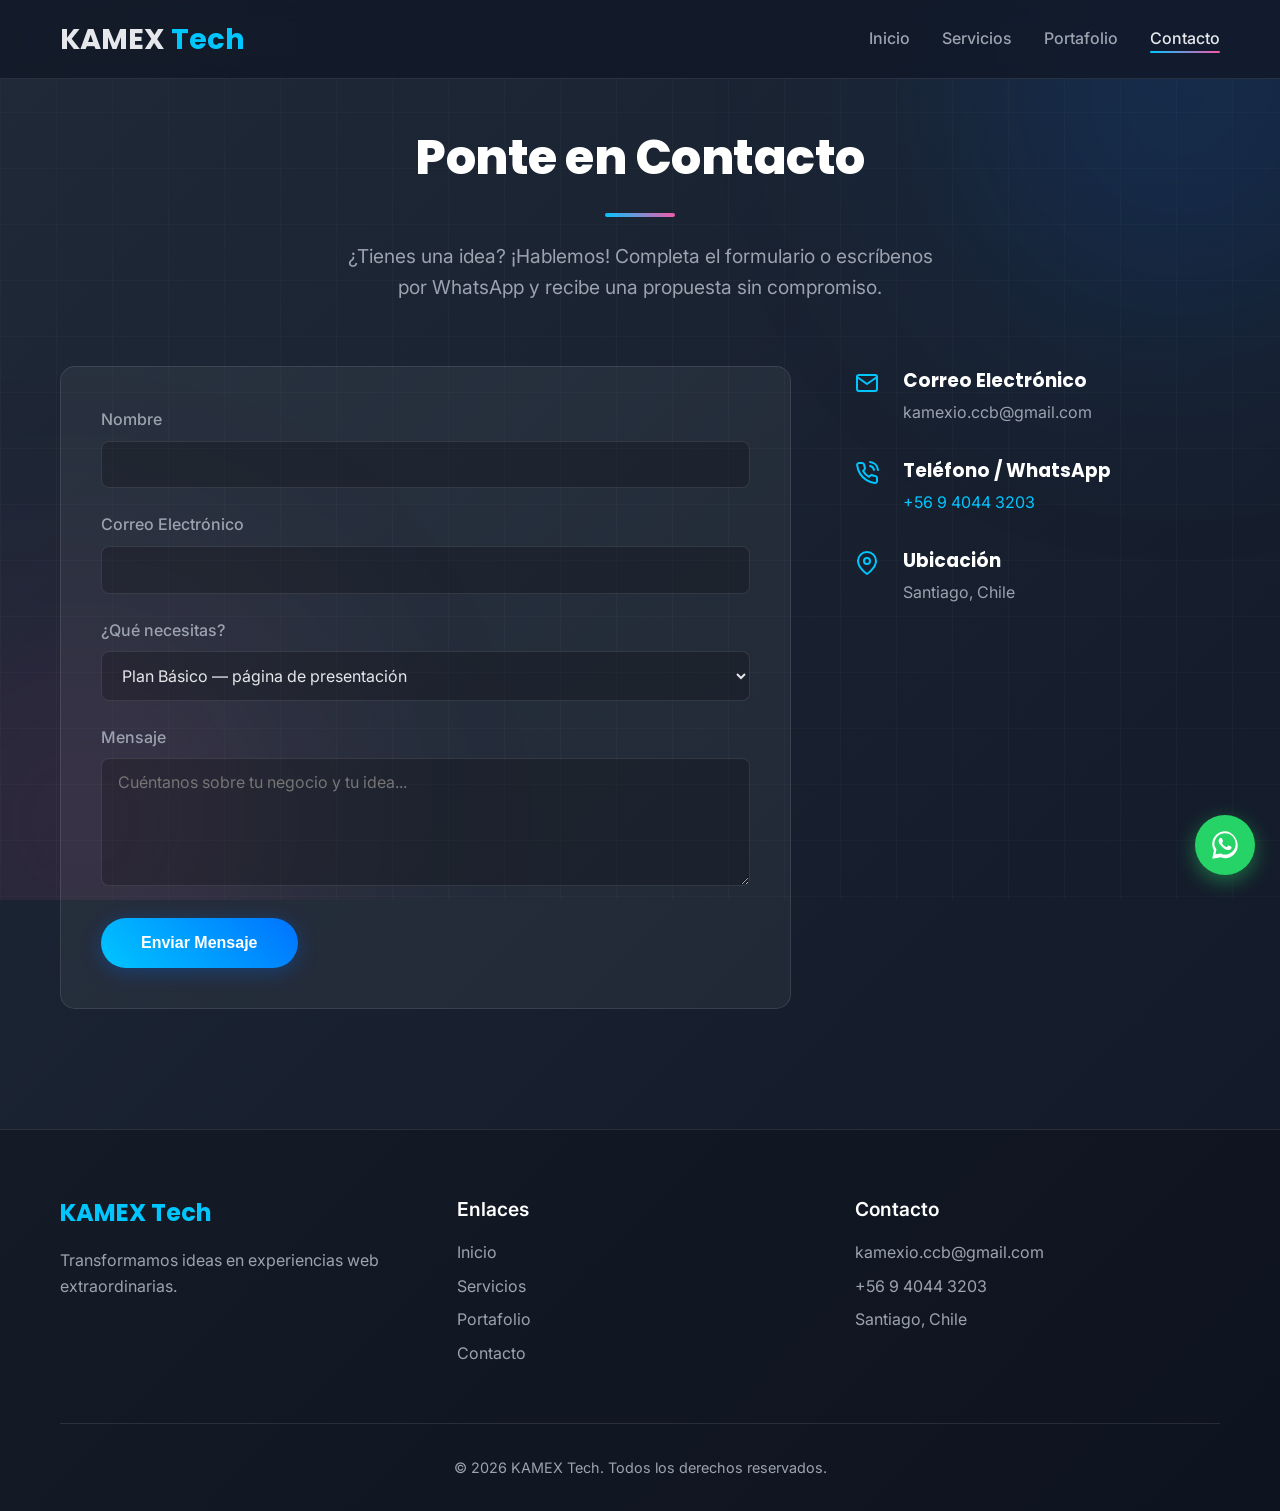
==== contacto.html @ 1d1eb5c8 "KAMEX Tech: sitio de servicios de desarrollo web con portafolio de proyectos" ====
<!doctype html>
<html lang="es">
<head>
    <meta charset="UTF-8" />
    <link rel="icon" type="image/png" href="favicon.png" />
    <meta name="viewport" content="width=device-width, initial-scale=1.0" />
    <title>Contacto - KAMEX Tech</title>
    <meta name="description" content="Ponte en contacto con nosotros. Envíanos un mensaje o escríbenos por WhatsApp y recibe una propuesta sin compromiso." />
    <meta property="og:title" content="Contacto - KAMEX Tech" />
    <meta property="og:description" content="Ponte en contacto con nosotros. Envíanos un mensaje o escríbenos por WhatsApp y recibe una propuesta sin compromiso." />
    <link rel="preconnect" href="https://fonts.googleapis.com">
    <link rel="preconnect" href="https://fonts.gstatic.com" crossorigin>
    <link href="https://fonts.googleapis.com/css2?family=Inter:wght@400;500;600&family=Poppins:wght@600;700;800&display=swap" rel="stylesheet">
    <link rel="stylesheet" href="styles.css?v=5">
</head>
<body>
    <div class="background-animation">
        <div class="code-particle">HTML</div>
        <div class="code-particle">CSS</div>
        <div class="code-particle">JS</div>
        <div class="code-particle">React</div>
        <div class="code-particle">Node.js</div>
        <div class="code-particle">PHP</div>
        <div class="code-particle">Python</div>
        <div class="code-particle">Vue</div>
        <div class="code-particle">Angular</div>
        <div class="code-particle">TypeScript</div>
        <div class="code-particle">&lt;/&gt;</div>
        <div class="code-particle">{}</div>
        <div class="code-particle">[]</div>
        <div class="code-particle">()</div>
    </div>

    <header class="header">
        <nav class="nav container">
            <a href="index.html" class="logo">
                <span class="logo-text">KAMEX</span>
                <span class="logo-accent">Tech</span>
            </a>
            <ul class="nav-menu">
                <li><a href="index.html" class="nav-link">Inicio</a></li>
                <li><a href="index.html#servicios" class="nav-link">Servicios</a></li>
                <li><a href="portfolio.html" class="nav-link">Portafolio</a></li>
                <li><a href="contacto.html" class="nav-link active">Contacto</a></li>
            </ul>
            <div class="mobile-menu-toggle">
                <div class="line1"></div>
                <div class="line2"></div>
                <div class="line3"></div>
            </div>
        </nav>
    </header>

    <main>
        <section class="contact-section">
            <div class="container">
                <h1 class="section-title">Ponte en Contacto</h1>
                <p class="section-subtitle">¿Tienes una idea? ¡Hablemos! Completa el formulario o escríbenos por WhatsApp y recibe una propuesta sin compromiso.</p>

                <div class="contact-content">
                    <div class="contact-form-wrapper">
                        <form class="contact-form" action="https://formsubmit.co/Kamexio.ccb@gmail.com" method="POST">
                            <div class="form-group">
                                <label for="name">Nombre</label>
                                <input type="text" id="name" name="name" required>
                            </div>
                            <div class="form-group">
                                <label for="email">Correo Electrónico</label>
                                <input type="email" id="email" name="email" required>
                            </div>
                            <div class="form-group">
                                <label for="plan">¿Qué necesitas?</label>
                                <select id="plan" name="plan">
                                    <option value="Plan Básico">Plan Básico — página de presentación</option>
                                    <option value="Plan Premium">Plan Premium — menú digital QR / carrito</option>
                                    <option value="Sistema a Medida">Sistema a medida — turnos, gestión, reservas</option>
                                    <option value="Otro">Otro / aún no lo sé</option>
                                </select>
                            </div>
                            <div class="form-group">
                                <label for="message">Mensaje</label>
                                <textarea id="message" name="message" rows="5" placeholder="Cuéntanos sobre tu negocio y tu idea..." required></textarea>
                            </div>

                            <!-- 👇 Campos ocultos -->
                            <input type="text" name="_honey" style="display:none" tabindex="-1" autocomplete="off" aria-hidden="true">
                            <input type="hidden" name="_next" value="https://kamextech.vercel.app/gracias.html">
                            <input type="hidden" name="_captcha" value="false">
                            <input type="hidden" name="_subject" value="Nuevo mensaje desde la web KAMEX">

                            <button type="submit" class="btn btn-primary">Enviar Mensaje</button>
                        </form>
                    </div>
                    <div class="contact-info-wrapper">
                        <div class="contact-info-item">
                            <div class="contact-info-icon">
                                <svg xmlns="http://www.w3.org/2000/svg" width="24" height="24" viewBox="0 0 24 24" fill="none" stroke="currentColor" stroke-width="2" stroke-linecap="round" stroke-linejoin="round"><path d="M4 4h16c1.1 0 2 .9 2 2v12c0 1.1-.9 2-2 2H4c-1.1 0-2-.9-2-2V6c0-1.1.9-2 2-2z"></path><polyline points="22,6 12,13 2,6"></polyline></svg>
                            </div>
                            <div>
                                <h3>Correo Electrónico</h3>
                                <p>kamexio.ccb@gmail.com</p>
                            </div>
                        </div>
                        <div class="contact-info-item">
                            <div class="contact-info-icon">
                                <svg xmlns="http://www.w3.org/2000/svg" width="24" height="24" viewBox="0 0 24 24" fill="none" stroke="currentColor" stroke-width="2" stroke-linecap="round" stroke-linejoin="round"><path d="M15.05 5A5 5 0 0 1 19 8.95M15.05 1A9 9 0 0 1 23 8.94m-1 7.98v3a2 2 0 0 1-2.18 2 19.79 19.79 0 0 1-8.63-3.07 19.5 19.5 0 0 1-6-6 19.79 19.79 0 0 1-3.07-8.67A2 2 0 0 1 4.11 2h3a2 2 0 0 1 2 1.72 12.84 12.84 0 0 0 .7 2.81 2 2 0 0 1-.45 2.11L8.09 9.91a16 16 0 0 0 6 6l1.27-1.27a2 2 0 0 1 2.11-.45 12.84 12.84 0 0 0 2.81.7A2 2 0 0 1 22 16.92z"></path></svg>
                            </div>
                            <div>
                                <h3>Teléfono / WhatsApp</h3>
                                <p><a href="https://wa.me/56940443203" target="_blank" rel="noopener noreferrer">+56 9 4044 3203</a></p>
                            </div>
                        </div>
                        <div class="contact-info-item">
                            <div class="contact-info-icon">
                                <svg xmlns="http://www.w3.org/2000/svg" width="24" height="24" viewBox="0 0 24 24" fill="none" stroke="currentColor" stroke-width="2" stroke-linecap="round" stroke-linejoin="round"><path d="M21 10c0 7-9 13-9 13s-9-6-9-13a9 9 0 0 1 18 0z"></path><circle cx="12" cy="10" r="3"></circle></svg>
                            </div>
                            <div>
                                <h3>Ubicación</h3>
                                <p>Santiago, Chile</p>
                            </div>
                        </div>
                    </div>
                </div>
            </div>
        </section>
    </main>

    <footer class="footer">
        <div class="container">
            <div class="footer-content">
                <div class="footer-section">
                    <a href="index.html" class="footer-logo">
                        <span class="logo-text">KAMEX</span>
                        <span class="logo-accent">Tech</span>
                    </a>
                    <p class="footer-description">
                        Transformamos ideas en experiencias web extraordinarias.
                    </p>
                </div>
                <div class="footer-section">
                    <span class="footer-title">Enlaces</span>
                    <ul class="footer-links">
                        <li><a href="index.html">Inicio</a></li>
                        <li><a href="index.html#servicios">Servicios</a></li>
                        <li><a href="portfolio.html">Portafolio</a></li>
                        <li><a href="contacto.html">Contacto</a></li>
                    </ul>
                </div>
                <div class="footer-section">
                    <span class="footer-title">Contacto</span>
                    <ul class="footer-links">
                        <li>kamexio.ccb@gmail.com</li>
                        <li>+56 9 4044 3203</li>
                        <li>Santiago, Chile</li>
                    </ul>
                </div>
            </div>
            <div class="footer-bottom">
                <p>&copy; 2026 KAMEX Tech. Todos los derechos reservados.</p>
            </div>
        </div>
    </footer>

    <a href="https://wa.me/56940443203?text=Hola%20KAMEX%2C%20quiero%20cotizar%20una%20p%C3%A1gina%20web" class="whatsapp-float" target="_blank" rel="noopener noreferrer" aria-label="Escríbenos por WhatsApp">
        <svg viewBox="0 0 32 32" fill="currentColor" xmlns="http://www.w3.org/2000/svg"><path d="M16 3C9.4 3 4 8.4 4 15c0 2.1.6 4.2 1.6 6L4 29l8.2-1.5c1.2.6 2.5.9 3.8.9 6.6 0 12-5.4 12-12S22.6 3 16 3zm0 22c-1.2 0-2.4-.3-3.5-.8l-.6-.3-4.9.9 1-4.7-.3-.6C6.6 18 6 16.5 6 15 6 9.5 10.5 5 16 5s10 4.5 10 10-4.5 10-10 10zm5.5-7.5c-.3-.2-1.8-.9-2-1-.3-.1-.5-.2-.7.2s-.8 1-.9 1.1c-.2.2-.3.2-.6.1-.3-.2-1.3-.5-2.4-1.5-.9-.8-1.5-1.8-1.7-2.1-.2-.3 0-.5.1-.6l.5-.5c.2-.2.2-.3.3-.5.1-.2 0-.4 0-.5-.1-.2-.7-1.7-1-2.3-.2-.6-.5-.5-.7-.5h-.6c-.2 0-.5.1-.8.4-.3.3-1 1-1 2.5s1.1 2.9 1.2 3.1c.2.2 2.1 3.2 5.1 4.5.7.3 1.3.5 1.7.6.7.2 1.4.2 1.9.1.6-.1 1.8-.7 2-1.4.3-.7.3-1.3.2-1.4-.1-.1-.3-.2-.6-.3z"/></svg>
    </a>

    <script src="script.js?v=4"></script>
</body>
</html>
---- styles.css ----
/* Reset y configuración base */
* {
  margin: 0;
  padding: 0;
  box-sizing: border-box;
}

/* Se registran como <color> para que el navegador pueda interpolarlas
   suavemente en la animación de abajo (sin esto, el cambio sería un salto brusco) */
@property --primary-color {
  syntax: '<color>';
  inherits: true;
  initial-value: #00c6ff;
}
@property --secondary-color {
  syntax: '<color>';
  inherits: true;
  initial-value: #0072ff;
}

:root {
  --primary-color: #00c6ff;
  --secondary-color: #0072ff;
  --accent-color: #f857a6;
  --accent-color-2: #ff5858;
  --bg-gradient: linear-gradient(135deg, #1f2937 0%, #111827 100%);
  --text-color: #e5e7eb;
  --text-muted-color: #9ca3af;
  --card-bg: rgba(255, 255, 255, 0.05);
  --card-border: rgba(255, 255, 255, 0.1);
  --header-bg: rgba(17, 24, 39, 0.8);
  animation: colorPulse 8s ease infinite;
}

/* Todo lo que usa --primary-color/--secondary-color (textos, íconos, bordes,
   botones) respira entre azul y rosa/rojo al mismo ritmo que "Creativo" */
@keyframes colorPulse {
  0%,
  100% {
    --primary-color: #00c6ff;
    --secondary-color: #0072ff;
  }
  50% {
    --primary-color: #f857a6;
    --secondary-color: #ff5858;
  }
}

html {
  scroll-behavior: smooth;
  scroll-padding-top: 90px;
  scrollbar-color: #0072ff #0d1220;
  scrollbar-width: thin;
}

body {
  font-family: 'Inter', 'Segoe UI', 'Roboto', 'Helvetica Neue', sans-serif;
  line-height: 1.6;
  color: var(--text-color);
  overflow-x: hidden;
  background: var(--bg-gradient);
  -webkit-font-smoothing: antialiased;
  -moz-osx-font-smoothing: grayscale;
  text-rendering: optimizeLegibility;
}

/* Grilla técnica sutil que rellena todo el fondo */
body::before {
  content: '';
  position: fixed;
  inset: 0;
  background-image:
    linear-gradient(rgba(255, 255, 255, 0.025) 1px, transparent 1px),
    linear-gradient(90deg, rgba(255, 255, 255, 0.025) 1px, transparent 1px);
  background-size: 56px 56px;
  pointer-events: none;
  z-index: -2;
}

::selection {
  background: rgba(0, 198, 255, 0.35);
  color: #fff;
}

/* Scrollbar personalizada */
::-webkit-scrollbar {
  width: 10px;
}
::-webkit-scrollbar-track {
  background: #0d1220;
}
::-webkit-scrollbar-thumb {
  background: linear-gradient(180deg, var(--primary-color), var(--secondary-color));
  border-radius: 5px;
}
::-webkit-scrollbar-thumb:hover {
  background: var(--primary-color);
}

h1, h2, h3,
.logo,
.footer-logo,
.hero-title,
.section-title,
.plan-name {
  font-family: 'Poppins', 'Segoe UI', sans-serif;
}

.container {
  max-width: 1200px;
  margin: 0 auto;
  padding: 0 20px;
}

a {
  text-decoration: none;
  color: var(--primary-color);
  transition: color 0.3s ease;
}

a:hover {
  color: var(--accent-color);
}

/* Animación de fondo */
.background-animation {
  position: fixed;
  top: 0;
  left: 0;
  width: 100%;
  height: 100%;
  z-index: -1;
  overflow: hidden;
  pointer-events: none; /* no interfiere con clicks */
  background: transparent; /* ✅ no tapa el fondo */
}

/* Orbes de luz difusa en las esquinas — rellenan los costados en PC */
.background-animation::before,
.background-animation::after {
  content: '';
  position: absolute;
  width: 560px;
  height: 560px;
  border-radius: 50%;
  filter: blur(130px);
}
.background-animation::before {
  top: -180px;
  right: -180px;
  background: radial-gradient(circle, rgba(0, 114, 255, 0.28), transparent 70%);
}
.background-animation::after {
  bottom: -200px;
  left: -200px;
  background: radial-gradient(circle, rgba(248, 87, 166, 0.2), transparent 70%);
}

.code-particle {
  position: absolute;
  top: -50px; /* empiezan arriba */
  font-family: 'Fira Code', 'Courier New', monospace;
  font-size: 0.8rem;
  color: rgba(0, 198, 255, 0.38);
  text-shadow: 0 0 14px rgba(0, 198, 255, 0.25);
  opacity: 0.45;
  animation: fall linear infinite;
}

/* Animación de caída */
@keyframes fall {
  from {
    transform: translateY(-50px);
    opacity: 0.45;
  }
  to {
    transform: translateY(110vh);
    opacity: 0;
  }
}

/* Header */
.header {
  position: fixed;
  top: 0;
  left: 0;
  width: 100%;
  background: var(--header-bg);
  backdrop-filter: blur(10px);
  z-index: 1000;
  padding: 1rem 0;
  transition: background-color 0.3s ease, box-shadow 0.3s ease;
  border-bottom: 1px solid var(--card-border);
}

.header.scrolled {
  box-shadow: 0 2px 20px rgba(0, 0, 0, 0.2);
}

.nav {
  display: flex;
  justify-content: space-between;
  align-items: center;
}

.logo {
  font-size: 1.8rem;
  font-weight: bold;
  color: var(--text-color);
}

.logo-accent {
  color: var(--primary-color);
}

.nav-menu {
  display: flex;
  list-style: none;
  gap: 2rem;
}

.nav-link {
  color: var(--text-muted-color);
  font-weight: 500;
  transition: color 0.3s ease;
  position: relative;
  padding-bottom: 5px;
}

.nav-link:hover,
.nav-link.active {
  color: var(--text-color);
}

.nav-link::after {
  content: '';
  position: absolute;
  bottom: 0;
  left: 0;
  width: 0;
  height: 2px;
  background: linear-gradient(90deg, var(--primary-color), var(--accent-color));
  border-radius: 2px;
  transition: width 0.3s ease;
}

.nav-link:hover::after,
.nav-link.active::after {
  width: 100%;
}

.mobile-menu-toggle {
  display: none;
  flex-direction: column;
  gap: 5px;
  cursor: pointer;
  z-index: 1001;
}

.mobile-menu-toggle div {
  width: 25px;
  height: 3px;
  background-color: var(--text-color);
  border-radius: 3px;
  transition: all 0.3s ease;
}

.mobile-menu-toggle.active .line1 {
  transform: rotate(-45deg) translate(-5px, 6px);
}
.mobile-menu-toggle.active .line2 {
  opacity: 0;
}
.mobile-menu-toggle.active .line3 {
  transform: rotate(45deg) translate(-5px, -6px);
}

/* Hero Section */
.hero {
  min-height: 80vh;
  display: flex;
  align-items: center;
  padding: 120px 0 60px;
  position: relative;
}
.hero-content {
  position: relative;
  z-index: 1;
}

/* Decoración lateral del hero (solo PC) */
.hero-deco {
  position: absolute;
  pointer-events: none;
  z-index: 0;
}
.deco-ring {
  width: 360px;
  height: 360px;
  left: -150px;
  bottom: 4%;
  border: 1.5px dashed color-mix(in srgb, var(--primary-color) 22%, transparent);
  border-radius: 50%;
  animation: spinSlow 45s linear infinite;
}
.deco-ring::before {
  content: '';
  position: absolute;
  inset: 38px;
  border: 1px solid rgba(248, 87, 166, 0.16);
  border-radius: 50%;
}
.deco-ring::after {
  content: '';
  position: absolute;
  top: 14px;
  left: 50%;
  width: 8px;
  height: 8px;
  border-radius: 50%;
  background: var(--primary-color);
  box-shadow: 0 0 14px var(--primary-color);
}
.deco-dots {
  right: -50px;
  top: 10%;
  width: 230px;
  height: 230px;
  background-image: radial-gradient(rgba(0, 198, 255, 0.35) 1.5px, transparent 1.6px);
  background-size: 22px 22px;
  -webkit-mask-image: radial-gradient(circle at center, black, transparent 75%);
  mask-image: radial-gradient(circle at center, black, transparent 75%);
  animation: floatCard 9s ease-in-out infinite;
}
@keyframes spinSlow {
  to {
    transform: rotate(360deg);
  }
}
@keyframes fadeUp {
  from {
    opacity: 0;
    transform: translateY(28px);
  }
  to {
    opacity: 1;
    transform: translateY(0);
  }
}

.hero-content {
  display: grid;
  grid-template-columns: 1fr 1fr;
  gap: 4rem;
  align-items: center;
}

.hero-title {
  font-size: 3.8rem;
  font-weight: 800;
  line-height: 1.2;
  letter-spacing: -0.5px;
  margin-bottom: 1.5rem;
  color: white;
  animation: fadeUp 0.8s cubic-bezier(0.22, 1, 0.36, 1) both;
}

.gradient-text {
  background: linear-gradient(90deg, var(--accent-color), var(--accent-color-2), var(--primary-color), var(--accent-color));
  background-size: 300% 100%;
  background-clip: text;
  -webkit-background-clip: text;
  -webkit-text-fill-color: transparent;
  animation: gradientShift 8s ease infinite;
}

@keyframes gradientShift {
  0%,
  100% {
    background-position: 0% 50%;
  }
  50% {
    background-position: 100% 50%;
  }
}

.hero-subtitle {
  font-size: 1.2rem;
  color: var(--text-muted-color);
  margin-bottom: 2.5rem;
  line-height: 1.6;
  animation: fadeUp 0.8s 0.15s cubic-bezier(0.22, 1, 0.36, 1) both;
}

.hero-buttons {
  display: flex;
  gap: 1rem;
  animation: fadeUp 0.8s 0.3s cubic-bezier(0.22, 1, 0.36, 1) both;
}

.btn {
  padding: 1rem 2.5rem;
  border: none;
  border-radius: 50px;
  font-size: 1rem;
  font-weight: 600;
  cursor: pointer;
  transition: all 0.3s ease;
  text-decoration: none;
  display: inline-block;
  text-align: center;
}

.btn-primary {
  background: linear-gradient(45deg, var(--primary-color), var(--secondary-color));
  color: white;
  box-shadow: 0 4px 20px rgba(0, 114, 255, 0.3);
}

.btn-primary:hover {
  transform: translateY(-3px);
  box-shadow: 0 8px 25px rgba(0, 114, 255, 0.5);
}

.btn-secondary {
  background: transparent;
  color: white;
  border: 2px solid var(--card-border);
}

.btn-secondary:hover {
  background: var(--card-bg);
  border-color: var(--primary-color);
  transform: translateY(-3px);
}

/* Destello que recorre los botones al pasar el mouse */
.btn,
.plan-button,
.portfolio-link-full {
  position: relative;
  overflow: hidden;
}
.btn-primary::after,
.plan-button::after,
.portfolio-link-full::after {
  content: '';
  position: absolute;
  top: 0;
  left: -80%;
  width: 50%;
  height: 100%;
  background: linear-gradient(100deg, transparent, rgba(255, 255, 255, 0.35), transparent);
  transform: skewX(-20deg);
  transition: left 0.55s ease;
  pointer-events: none;
}
.btn-primary:hover::after,
.plan-button:hover::after,
.portfolio-link-full:hover::after {
  left: 130%;
}

.hero-visual {
  display: flex;
  justify-content: center;
  align-items: center;
  perspective: 900px;
  animation:
    fadeUp 1s 0.45s cubic-bezier(0.22, 1, 0.36, 1) both,
    floatCard 7s 1.6s ease-in-out infinite;
}

.floating-card {
  background: var(--card-bg);
  backdrop-filter: blur(10px);
  border-radius: 15px;
  padding: 2rem;
  border: 1px solid var(--card-border);
  box-shadow: 0 8px 32px rgba(0, 0, 0, 0.2);
  transition: transform 0.25s ease;
  will-change: transform;
}

@keyframes floatCard {
  0%,
  100% {
    transform: translateY(0px);
  }
  50% {
    transform: translateY(-20px);
  }
}

.card-header {
  display: flex;
  justify-content: flex-start;
  margin-bottom: 1rem;
}
.card-dots {
  display: flex;
  gap: 8px;
}
.dot-style {
  width: 12px;
  height: 12px;
  border-radius: 50%;
}
.dot-style.red {
  background: #ff5f56;
}
.dot-style.yellow {
  background: #ffbd2e;
}
.dot-style.green {
  background: #27ca3f;
}
.card-content {
  font-family: 'Fira Code', 'Courier New', monospace;
  font-size: 14px;
  line-height: 1.8;
}
.code-tag {
  color: var(--accent-color);
}
.code-text {
  color: var(--primary-color);
}
.code-indent {
  color: var(--text-muted-color);
}
/* Cursor parpadeante en la tarjeta de código */
.card-content .code-line:last-child::after {
  content: '▍';
  margin-left: 6px;
  color: var(--primary-color);
  animation: blink 1.1s steps(1) infinite;
}
@keyframes blink {
  50% {
    opacity: 0;
  }
}

/* General Section Styling */
.section-title {
  font-size: 3rem;
  font-weight: 800;
  letter-spacing: -0.5px;
  text-align: center;
  margin-bottom: 1.5rem;
  color: white;
  position: relative;
}
.section-title::after {
  content: '';
  display: block;
  width: 70px;
  height: 4px;
  margin: 1rem auto 0;
  border-radius: 4px;
  background: linear-gradient(45deg, var(--primary-color), var(--accent-color));
}

.section-subtitle {
  font-size: 1.2rem;
  text-align: center;
  color: var(--text-muted-color);
  margin-bottom: 4rem;
  max-width: 600px;
  margin-left: auto;
  margin-right: auto;
}

/* Benefits Section */
.benefits {
  padding: 40px 0 20px;
}
.benefits-grid {
  display: grid;
  grid-template-columns: repeat(4, 1fr);
  gap: 1.5rem;
}
.benefit-card {
  background: var(--card-bg);
  border: 1px solid var(--card-border);
  border-radius: 16px;
  padding: 2rem 1.5rem;
  text-align: center;
  transition: transform 0.3s ease, border-color 0.3s ease, box-shadow 0.3s ease;
}
.benefit-card:hover {
  transform: translateY(-6px);
  border-color: var(--primary-color);
  box-shadow: 0 15px 30px rgba(0, 0, 0, 0.25);
}
.benefit-icon {
  width: 52px;
  height: 52px;
  margin: 0 auto 1.2rem;
  display: flex;
  align-items: center;
  justify-content: center;
  border-radius: 14px;
  color: white;
  background: linear-gradient(45deg, var(--primary-color), var(--secondary-color));
  box-shadow: 0 8px 20px rgba(0, 114, 255, 0.35);
}
.benefit-icon svg {
  width: 26px;
  height: 26px;
}
.benefit-icon {
  transition: transform 0.3s ease;
}
.benefit-card:hover .benefit-icon {
  transform: scale(1.1) rotate(-5deg);
}
.benefit-card h3 {
  color: white;
  font-size: 1.15rem;
  margin-bottom: 0.6rem;
}
.benefit-card p {
  color: var(--text-muted-color);
  font-size: 0.92rem;
  line-height: 1.5;
}

/* Services Section */
.services {
  padding: 100px 0;
  background: rgba(255, 255, 255, 0.02);
  position: relative;
}
.services::before {
  content: '';
  position: absolute;
  top: 10%;
  left: 50%;
  transform: translateX(-50%);
  width: 600px;
  max-width: 90%;
  height: 400px;
  background: radial-gradient(ellipse at center, rgba(0, 114, 255, 0.12), transparent 70%);
  pointer-events: none;
  z-index: 0;
}
.services .container {
  position: relative;
  z-index: 1;
}
.plans-grid {
  display: grid;
  grid-template-columns: repeat(3, 1fr);
  gap: 2rem;
  max-width: 1200px;
  margin: 0 auto;
  align-items: start;
}
.plan-card {
  background: var(--card-bg);
  backdrop-filter: blur(10px);
  border-radius: 20px;
  padding: 2.5rem;
  border: 1px solid var(--card-border);
  transition: all 0.3s ease;
  position: relative;
  overflow: hidden;
}
.plan-card:hover {
  transform: translateY(-10px);
  box-shadow: 0 20px 40px rgba(0, 0, 0, 0.3);
  border-color: var(--primary-color);
}
/* Barra superior degradada al pasar el mouse */
.plan-card::before {
  content: '';
  position: absolute;
  top: 0;
  left: 0;
  right: 0;
  height: 3px;
  background: linear-gradient(90deg, var(--primary-color), var(--accent-color));
  opacity: 0;
  transition: opacity 0.3s ease;
}
.plan-card:hover::before,
.plan-card.featured::before {
  opacity: 1;
}
.plan-card.featured {
  border: 2px solid var(--primary-color);
  transform: scale(1.05);
}
.featured-badge {
  position: absolute;
  top: 20px;
  right: -35px;
  background: linear-gradient(45deg, var(--primary-color), var(--secondary-color));
  color: white;
  padding: 8px 40px;
  font-size: 0.9rem;
  font-weight: 600;
  transform: rotate(45deg);
}
.plan-header {
  text-align: center;
  margin-bottom: 2rem;
}
.plan-icon {
  width: 60px;
  height: 60px;
  margin: 0 auto 1rem;
  color: var(--primary-color);
}
.plan-icon svg {
  width: 100%;
  height: 100%;
}
.plan-name {
  font-size: 1.8rem;
  font-weight: 700;
  color: white;
  margin-bottom: 1rem;
}
.plan-price {
  display: flex;
  align-items: baseline;
  justify-content: center;
  gap: 0.5rem;
}
.currency {
  font-size: 1.2rem;
  color: var(--primary-color);
}
.amount {
  font-size: 2.5rem;
  font-weight: 800;
  color: white;
}
.plan-price-note {
  margin-top: 0.5rem;
  font-size: 0.9rem;
  color: var(--text-muted-color);
}
.plans-note {
  text-align: center;
  margin-top: 2.5rem;
  color: var(--text-muted-color);
  font-size: 0.95rem;
}
.period {
  font-size: 1rem;
  color: var(--text-muted-color);
}
.features-list {
  list-style: none;
}
.feature {
  display: flex;
  align-items: center;
  gap: 1rem;
  margin-bottom: 1rem;
  color: var(--text-color);
}
.check {
  color: var(--primary-color);
  font-weight: bold;
  font-size: 1.2rem;
}
.plan-button {
  display: block;
  text-align: center;
  width: 100%;
  padding: 1rem;
  background: linear-gradient(45deg, var(--primary-color), var(--secondary-color));
  color: white;
  border: none;
  border-radius: 50px;
  font-size: 1.1rem;
  font-weight: 600;
  cursor: pointer;
  transition: all 0.3s ease;
}
.plan-button:hover {
  transform: translateY(-2px);
  box-shadow: 0 8px 25px rgba(0, 114, 255, 0.4);
}

/* Portfolio Section */
.portfolio {
  padding: 100px 0;
}
.portfolio-grid-home {
  display: grid;
  grid-template-columns: repeat(3, 1fr);
  gap: 2rem;
}
.portfolio-item {
  display: block;
  background: var(--card-bg);
  border-radius: 15px;
  overflow: hidden;
  border: 1px solid var(--card-border);
  transition: all 0.3s ease;
  height: 300px;
  position: relative;
}
.portfolio-item:hover {
  transform: translateY(-5px);
  box-shadow: 0 15px 30px rgba(0, 0, 0, 0.2);
}
.portfolio-image {
  height: 100%;
  background-size: cover;
  background-position: center;
  transition: transform 0.4s ease;
}
.portfolio-item:hover .portfolio-image {
  transform: scale(1.05);
}
.portfolio-overlay {
  position: absolute;
  inset: 0;
  background: linear-gradient(to top, rgba(0, 0, 0, 0.9), transparent);
  display: flex;
  align-items: flex-end;
  padding: 1.5rem;
  opacity: 1;
  transition: opacity 0.4s ease;
}
.portfolio-info {
  color: white;
}
.portfolio-info h3 {
  font-size: 1.5rem;
  margin-bottom: 0.25rem;
}
.portfolio-cta {
  text-align: center;
  margin-top: 3rem;
}

/* Portfolio Page */
.portfolio-page-section {
  padding: 120px 0 60px;
}
.portfolio-grid-full {
  display: grid;
  grid-template-columns: 1fr;
  gap: 4rem;
}
.portfolio-item-full {
  background: var(--card-bg);
  border-radius: 15px;
  overflow: hidden;
  border: 1px solid var(--card-border);
  display: grid;
  grid-template-columns: 1fr 1fr;
  align-items: center;
  transition: all 0.3s ease;
}
.portfolio-item-full:hover {
  border-color: var(--primary-color);
  box-shadow: 0 15px 30px rgba(0, 0, 0, 0.25);
}
.portfolio-item-full .portfolio-image {
  min-height: 320px;
  box-shadow: inset 0 0 0 1px rgba(255, 255, 255, 0.06);
}
.portfolio-item-full.cta-card {
  border: 2px dashed var(--primary-color);
}
.portfolio-content-full {
  padding: 2.5rem;
}
.portfolio-content-full h3 {
  font-size: 2rem;
  color: white;
  margin-bottom: 1rem;
}
.portfolio-content-full p {
  color: var(--text-muted-color);
  margin-bottom: 1.5rem;
}
.portfolio-tech {
  display: flex;
  flex-wrap: wrap;
  gap: 0.5rem;
  margin-bottom: 2rem;
}
.tech-tag {
  background: rgba(255, 255, 255, 0.1);
  color: var(--text-muted-color);
  padding: 0.3rem 0.8rem;
  border-radius: 15px;
  font-size: 0.8rem;
  font-weight: 500;
}
.portfolio-link-full {
  display: inline-block;
  font-weight: 600;
  color: white;
  padding: 0.7rem 1.8rem;
  border-radius: 50px;
  background: linear-gradient(45deg, var(--primary-color), var(--secondary-color));
  transition: all 0.3s ease;
}
.portfolio-link-full:hover {
  color: white;
  transform: translateY(-2px);
  box-shadow: 0 8px 25px rgba(0, 114, 255, 0.4);
}
.portfolio-badge {
  display: inline-block;
  padding: 0.25rem 0.9rem;
  border-radius: 50px;
  font-size: 0.78rem;
  font-weight: 600;
  letter-spacing: 0.03em;
  margin-bottom: 1rem;
}
.portfolio-badge.live {
  color: #34d399;
  background: rgba(52, 211, 153, 0.12);
  border: 1px solid rgba(52, 211, 153, 0.35);
}
.portfolio-badge.delivered {
  color: #a5b4fc;
  background: rgba(165, 180, 252, 0.12);
  border: 1px solid rgba(165, 180, 252, 0.35);
}
.portfolio-badge.dev {
  color: #fbbf24;
  background: rgba(251, 191, 36, 0.12);
  border: 1px solid rgba(251, 191, 36, 0.35);
}
.portfolio-item-full:nth-child(even) {
  grid-template-columns: 1fr 1fr;
}
.portfolio-item-full:nth-child(even) .portfolio-image {
  order: 2;
}

/* Contact Page */
.contact-section {
  padding: 120px 0 60px;
}
.contact-content {
  display: grid;
  grid-template-columns: 2fr 1fr;
  gap: 4rem;
  margin-top: 4rem;
}
.contact-form-wrapper {
  background: var(--card-bg);
  padding: 2.5rem;
  border-radius: 15px;
  border: 1px solid var(--card-border);
}
.contact-form .form-group {
  margin-bottom: 1.5rem;
}
.contact-form label {
  display: block;
  margin-bottom: 0.5rem;
  font-weight: 500;
  color: var(--text-muted-color);
}
.contact-form input,
.contact-form select,
.contact-form textarea {
  width: 100%;
  padding: 0.8rem 1rem;
  background: rgba(0, 0, 0, 0.2);
  border: 1px solid var(--card-border);
  border-radius: 8px;
  color: var(--text-color);
  font-size: 1rem;
  font-family: inherit;
  transition: border-color 0.3s, box-shadow 0.3s;
}
.contact-form select option {
  background: #111827;
  color: var(--text-color);
}
.contact-form input:focus,
.contact-form select:focus,
.contact-form textarea:focus {
  outline: none;
  border-color: var(--primary-color);
  box-shadow: 0 0 0 3px rgba(0, 198, 255, 0.3);
}
.contact-info-item {
  display: flex;
  align-items: flex-start;
  gap: 1.5rem;
  margin-bottom: 2rem;
}
.contact-info-icon {
  color: var(--primary-color);
  flex-shrink: 0;
  margin-top: 5px;
}
.contact-info-item h3 {
  margin-bottom: 0.25rem;
  color: white;
}
.contact-info-item p {
  color: var(--text-muted-color);
  line-height: 1.5;
}

/* Footer */
.footer {
  background: rgba(0, 0, 0, 0.2);
  padding: 4rem 0 2rem;
  border-top: 1px solid var(--card-border);
  margin-top: 60px;
}
.footer-content {
  display: grid;
  grid-template-columns: repeat(auto-fit, minmax(250px, 1fr));
  gap: 2rem;
  margin-bottom: 3rem;
}
.footer-section {
  color: white;
}
.footer-logo {
  font-size: 1.5rem;
  font-weight: bold;
  margin-bottom: 1rem;
  display: inline-block;
}
.footer-description {
  color: var(--text-muted-color);
  line-height: 1.6;
}
.footer-title {
  font-size: 1.2rem;
  font-weight: 600;
  margin-bottom: 1rem;
  display: block;
  color: white;
}
.footer-links {
  list-style: none;
}
.footer-links li {
  margin-bottom: 0.5rem;
}
.footer-links a,
.footer-links li {
  color: var(--text-muted-color);
  text-decoration: none;
  transition: color 0.3s ease;
}
.footer-links a:hover {
  color: var(--primary-color);
}
.footer-bottom {
  text-align: center;
  padding-top: 2rem;
  border-top: 1px solid var(--card-border);
  color: var(--text-muted-color);
  font-size: 0.9rem;
}

/* Responsive */
@media (max-width: 768px) {
  .hero-content {
    grid-template-columns: 1fr;
    text-align: center;
  }
  .hero-visual {
    margin-top: 2rem;
  }
  .plans-grid {
    grid-template-columns: 1fr;
  }
  .portfolio-grid-home {
    grid-template-columns: 1fr;
  }
  .portfolio-item-full {
    grid-template-columns: 1fr;
  }
  .contact-content {
    grid-template-columns: 1fr;
  }
  .nav-menu {
    position: fixed;
    top: 0;
    right: -100%;
    height: 100vh;
    width: 250px;
    background: var(--header-bg);
    flex-direction: column;
    align-items: flex-start;
    padding: 100px 20px 20px;
    gap: 2rem;
    transition: right 0.3s ease;
    z-index: 1000;
  }
  .nav-menu.active {
    right: 0;
  }
  .mobile-menu-toggle {
    display: flex;
  }
}
.cross {
  color: #ff4444; /* rojo */
  margin-right: 5px;
}

/* Botón flotante de WhatsApp */
.whatsapp-float {
  position: fixed;
  bottom: 25px;
  right: 25px;
  width: 60px;
  height: 60px;
  border-radius: 50%;
  background: #25d366;
  color: white;
  display: flex;
  align-items: center;
  justify-content: center;
  box-shadow: 0 6px 20px rgba(37, 211, 102, 0.45);
  z-index: 1100;
  transition: transform 0.3s ease, box-shadow 0.3s ease;
  animation: whatsappPulse 2.5s ease-in-out infinite;
}
.whatsapp-float svg {
  width: 34px;
  height: 34px;
}
.whatsapp-float:hover {
  color: white;
  transform: scale(1.1);
  box-shadow: 0 8px 28px rgba(37, 211, 102, 0.6);
  animation: none;
}
@keyframes whatsappPulse {
  0%, 100% {
    box-shadow: 0 6px 20px rgba(37, 211, 102, 0.45);
  }
  50% {
    box-shadow: 0 6px 20px rgba(37, 211, 102, 0.45), 0 0 0 12px rgba(37, 211, 102, 0.12);
  }
}

/* Planes en 1 columna en pantallas medianas */
@media (max-width: 1024px) {
  .plans-grid {
    grid-template-columns: 1fr;
    max-width: 480px;
  }
  .plan-card.featured {
    transform: none;
  }
  .benefits-grid {
    grid-template-columns: repeat(2, 1fr);
  }
}

@media (max-width: 560px) {
  .benefits-grid {
    grid-template-columns: 1fr;
  }
}

@media (max-width: 1024px) {
  .hero-deco {
    display: none;
  }
}

/* Respetar la preferencia de menos movimiento */
@media (prefers-reduced-motion: reduce) {
  *,
  *::before,
  *::after {
    animation-duration: 0.01ms !important;
    animation-iteration-count: 1 !important;
    transition-duration: 0.01ms !important;
  }
}

@media (max-width: 768px) {
  .plan-card.featured {
    transform: none;
  }
  .portfolio-item-full .portfolio-image {
    min-height: 220px;
  }
  .whatsapp-float {
    width: 54px;
    height: 54px;
    bottom: 18px;
    right: 18px;
  }
  .whatsapp-float svg {
    width: 30px;
    height: 30px;
  }
  .hero-title {
    font-size: 2.6rem;
  }
  .section-title {
    font-size: 2.2rem;
  }
}
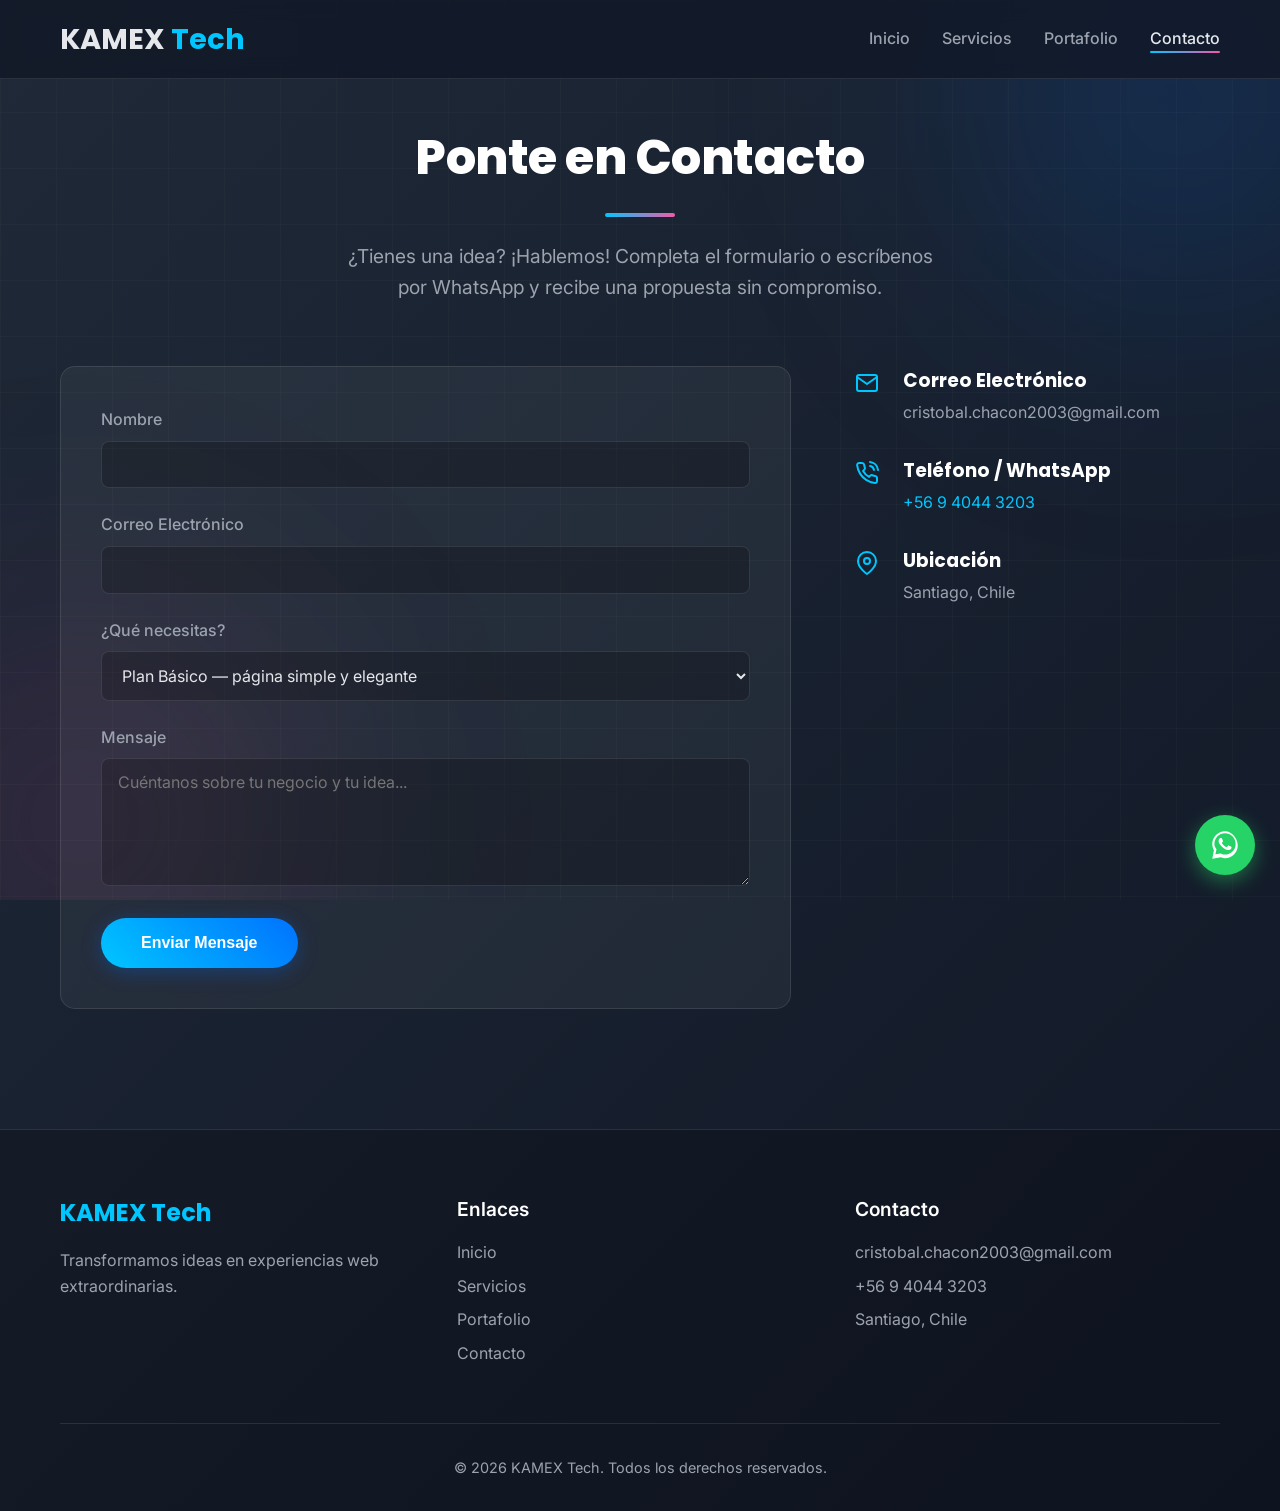
==== commit 40a9512f: "Agrega imágenes de ORIGEN y Ferretería EL GALPÓN al portafolio de proyectos" ====
--- a/contacto.html
+++ b/contacto.html
@@ -11,7 +11,7 @@
     <link rel="preconnect" href="https://fonts.googleapis.com">
     <link rel="preconnect" href="https://fonts.gstatic.com" crossorigin>
     <link href="https://fonts.googleapis.com/css2?family=Inter:wght@400;500;600&family=Poppins:wght@600;700;800&display=swap" rel="stylesheet">
-    <link rel="stylesheet" href="styles.css?v=5">
+    <link rel="stylesheet" href="styles.css?v=6">
 </head>
 <body>
     <div class="background-animation">
@@ -59,7 +59,7 @@
 
                 <div class="contact-content">
                     <div class="contact-form-wrapper">
-                        <form class="contact-form" action="https://formsubmit.co/Kamexio.ccb@gmail.com" method="POST">
+                        <form class="contact-form" action="https://formsubmit.co/cristobal.chacon2003@gmail.com" method="POST">
                             <div class="form-group">
                                 <label for="name">Nombre</label>
                                 <input type="text" id="name" name="name" required>
@@ -71,9 +71,9 @@
                             <div class="form-group">
                                 <label for="plan">¿Qué necesitas?</label>
                                 <select id="plan" name="plan">
-                                    <option value="Plan Básico">Plan Básico — página de presentación</option>
-                                    <option value="Plan Premium">Plan Premium — menú digital QR / carrito</option>
-                                    <option value="Sistema a Medida">Sistema a medida — turnos, gestión, reservas</option>
+                                    <option value="Plan Básico">Plan Básico — página simple y elegante</option>
+                                    <option value="Plan Premium">Plan Premium — base de datos y carrito</option>
+                                    <option value="Sistema a Medida">Sistema a Medida — altas cargas de datos</option>
                                     <option value="Otro">Otro / aún no lo sé</option>
                                 </select>
                             </div>
@@ -98,7 +98,7 @@
                             </div>
                             <div>
                                 <h3>Correo Electrónico</h3>
-                                <p>kamexio.ccb@gmail.com</p>
+                                <p>cristobal.chacon2003@gmail.com</p>
                             </div>
                         </div>
                         <div class="contact-info-item">
@@ -149,7 +149,7 @@
                 <div class="footer-section">
                     <span class="footer-title">Contacto</span>
                     <ul class="footer-links">
-                        <li>kamexio.ccb@gmail.com</li>
+                        <li>cristobal.chacon2003@gmail.com</li>
                         <li>+56 9 4044 3203</li>
                         <li>Santiago, Chile</li>
                     </ul>
@@ -165,6 +165,6 @@
         <svg viewBox="0 0 32 32" fill="currentColor" xmlns="http://www.w3.org/2000/svg"><path d="M16 3C9.4 3 4 8.4 4 15c0 2.1.6 4.2 1.6 6L4 29l8.2-1.5c1.2.6 2.5.9 3.8.9 6.6 0 12-5.4 12-12S22.6 3 16 3zm0 22c-1.2 0-2.4-.3-3.5-.8l-.6-.3-4.9.9 1-4.7-.3-.6C6.6 18 6 16.5 6 15 6 9.5 10.5 5 16 5s10 4.5 10 10-4.5 10-10 10zm5.5-7.5c-.3-.2-1.8-.9-2-1-.3-.1-.5-.2-.7.2s-.8 1-.9 1.1c-.2.2-.3.2-.6.1-.3-.2-1.3-.5-2.4-1.5-.9-.8-1.5-1.8-1.7-2.1-.2-.3 0-.5.1-.6l.5-.5c.2-.2.2-.3.3-.5.1-.2 0-.4 0-.5-.1-.2-.7-1.7-1-2.3-.2-.6-.5-.5-.7-.5h-.6c-.2 0-.5.1-.8.4-.3.3-1 1-1 2.5s1.1 2.9 1.2 3.1c.2.2 2.1 3.2 5.1 4.5.7.3 1.3.5 1.7.6.7.2 1.4.2 1.9.1.6-.1 1.8-.7 2-1.4.3-.7.3-1.3.2-1.4-.1-.1-.3-.2-.6-.3z"/></svg>
     </a>
 
-    <script src="script.js?v=4"></script>
+    <script src="script.js?v=6"></script>
 </body>
 </html>
--- a/styles.css
+++ b/styles.css
@@ -29,7 +29,7 @@
   --card-bg: rgba(255, 255, 255, 0.05);
   --card-border: rgba(255, 255, 255, 0.1);
   --header-bg: rgba(17, 24, 39, 0.8);
-  animation: colorPulse 8s ease infinite;
+  animation: colorPulse 5s ease infinite;
 }
 
 /* Todo lo que usa --primary-color/--secondary-color (textos, íconos, bordes,
@@ -277,10 +277,9 @@
 
 /* Hero Section */
 .hero {
-  min-height: 80vh;
   display: flex;
   align-items: center;
-  padding: 120px 0 60px;
+  padding: 120px 0 30px;
   position: relative;
 }
 .hero-content {
@@ -371,7 +370,7 @@
   background-clip: text;
   -webkit-background-clip: text;
   -webkit-text-fill-color: transparent;
-  animation: gradientShift 8s ease infinite;
+  animation: gradientShift 5s ease infinite;
 }
 
 @keyframes gradientShift {
@@ -574,7 +573,7 @@
 
 /* Benefits Section */
 .benefits {
-  padding: 40px 0 20px;
+  padding: 15px 0 35px;
 }
 .benefits-grid {
   display: grid;
@@ -656,7 +655,7 @@
   gap: 2rem;
   max-width: 1200px;
   margin: 0 auto;
-  align-items: start;
+  align-items: stretch;
 }
 .plan-card {
   background: var(--card-bg);
@@ -667,6 +666,15 @@
   transition: all 0.3s ease;
   position: relative;
   overflow: hidden;
+  display: flex;
+  flex-direction: column;
+}
+/* Las tarjetas quedan parejas: las características crecen y el botón se ancla abajo */
+.plan-features {
+  flex: 1;
+}
+.plan-card .plan-button {
+  margin-top: 1.5rem;
 }
 .plan-card:hover {
   transform: translateY(-10px);
@@ -691,7 +699,7 @@
 }
 .plan-card.featured {
   border: 2px solid var(--primary-color);
-  transform: scale(1.05);
+  box-shadow: 0 0 45px color-mix(in srgb, var(--secondary-color) 18%, transparent);
 }
 .featured-badge {
   position: absolute;
@@ -709,14 +717,24 @@
   margin-bottom: 2rem;
 }
 .plan-icon {
-  width: 60px;
-  height: 60px;
-  margin: 0 auto 1rem;
-  color: var(--primary-color);
+  width: 68px;
+  height: 68px;
+  margin: 0 auto 1.2rem;
+  display: flex;
+  align-items: center;
+  justify-content: center;
+  border-radius: 18px;
+  color: white;
+  background: linear-gradient(45deg, var(--primary-color), var(--secondary-color));
+  box-shadow: 0 10px 24px color-mix(in srgb, var(--secondary-color) 35%, transparent);
+  transition: transform 0.3s ease;
 }
 .plan-icon svg {
-  width: 100%;
-  height: 100%;
+  width: 34px;
+  height: 34px;
+}
+.plan-card:hover .plan-icon {
+  transform: scale(1.08) rotate(-4deg);
 }
 .plan-name {
   font-size: 1.8rem;
@@ -794,7 +812,7 @@
 }
 .portfolio-grid-home {
   display: grid;
-  grid-template-columns: repeat(3, 1fr);
+  grid-template-columns: repeat(2, 1fr);
   gap: 2rem;
 }
 .portfolio-item {
@@ -1214,3 +1232,168 @@
   }
 }
 
+/* Botón grande para llamados a la acción */
+.btn-lg {
+  padding: 1.2rem 3.2rem;
+  font-size: 1.1rem;
+}
+
+/* ===== Arma tu propio plan (selector de opciones) ===== */
+.quote-builder {
+  max-width: 860px;
+  margin: 4rem auto 0;
+  padding: 2.5rem 2rem;
+  background: var(--card-bg);
+  border: 1px solid var(--card-border);
+  border-radius: 20px;
+  text-align: center;
+}
+.quote-title {
+  font-size: 1.6rem;
+  color: white;
+  margin-bottom: 0.5rem;
+}
+.quote-subtitle {
+  color: var(--text-muted-color);
+  margin-bottom: 1.8rem;
+}
+.quote-options {
+  display: flex;
+  flex-wrap: wrap;
+  justify-content: center;
+  gap: 0.7rem;
+  margin-bottom: 1.4rem;
+}
+.quote-chip input {
+  position: absolute;
+  opacity: 0;
+  pointer-events: none;
+}
+.quote-chip span {
+  display: inline-block;
+  padding: 0.55rem 1.2rem;
+  border-radius: 50px;
+  border: 1.5px solid var(--card-border);
+  color: var(--text-muted-color);
+  font-size: 0.92rem;
+  font-weight: 500;
+  cursor: pointer;
+  user-select: none;
+  transition: all 0.25s ease;
+}
+.quote-chip span:hover {
+  border-color: var(--primary-color);
+  color: var(--text-color);
+}
+.quote-chip input:checked + span {
+  border-color: var(--primary-color);
+  background: color-mix(in srgb, var(--primary-color) 16%, transparent);
+  color: white;
+}
+.quote-other {
+  width: 100%;
+  max-width: 340px;
+  padding: 0.6rem 1.2rem;
+  border-radius: 50px;
+  border: 1.5px solid var(--card-border);
+  background: rgba(0, 0, 0, 0.2);
+  color: var(--text-color);
+  font-size: 0.95rem;
+  font-family: inherit;
+  text-align: center;
+  transition: border-color 0.3s, box-shadow 0.3s;
+}
+.quote-other:focus {
+  outline: none;
+  border-color: var(--primary-color);
+  box-shadow: 0 0 0 3px color-mix(in srgb, var(--primary-color) 30%, transparent);
+}
+.quote-actions {
+  margin-top: 1.6rem;
+}
+
+/* ===== Portafolio: marco + botón ===== */
+.portfolio-showcase {
+  display: grid;
+  grid-template-columns: repeat(2, 1fr);
+  gap: 2.5rem;
+}
+.showcase-card {
+  background: var(--card-bg);
+  border: 1px solid var(--card-border);
+  border-radius: 18px;
+  overflow: hidden;
+  display: flex;
+  flex-direction: column;
+  transition: transform 0.3s ease, border-color 0.3s ease, box-shadow 0.3s ease;
+}
+.showcase-card:hover {
+  transform: translateY(-6px);
+  border-color: var(--primary-color);
+  box-shadow: 0 18px 40px rgba(0, 0, 0, 0.3);
+}
+.showcase-frame {
+  aspect-ratio: 16 / 10;
+  overflow: hidden;
+  border-bottom: 1px solid var(--card-border);
+}
+.showcase-img {
+  width: 100%;
+  height: 100%;
+  background-size: cover;
+  background-position: top center;
+  transition: transform 0.5s ease;
+}
+.showcase-card:hover .showcase-img {
+  transform: scale(1.04);
+}
+.showcase-btn {
+  display: flex;
+  justify-content: space-between;
+  align-items: center;
+  gap: 1rem;
+  padding: 1.1rem 1.6rem;
+  color: white;
+  font-weight: 600;
+  font-family: 'Poppins', 'Segoe UI', sans-serif;
+  background: linear-gradient(45deg, var(--primary-color), var(--secondary-color));
+  transition: filter 0.3s ease;
+  margin-top: auto;
+}
+.showcase-btn:hover {
+  color: white;
+  filter: brightness(1.12);
+}
+.showcase-btn .arrow {
+  transition: transform 0.3s ease;
+  font-size: 1.2rem;
+}
+.showcase-card:hover .showcase-btn .arrow {
+  transform: translateX(6px);
+}
+.showcase-btn.disabled {
+  background: rgba(255, 255, 255, 0.07);
+  color: var(--text-muted-color);
+  cursor: default;
+}
+.tag-done {
+  font-size: 0.75rem;
+  font-weight: 600;
+  padding: 0.25rem 0.8rem;
+  border-radius: 50px;
+  color: #a5b4fc;
+  background: rgba(165, 180, 252, 0.12);
+  border: 1px solid rgba(165, 180, 252, 0.35);
+  white-space: nowrap;
+}
+
+@media (max-width: 820px) {
+  .portfolio-showcase {
+    grid-template-columns: 1fr;
+    gap: 1.8rem;
+  }
+  .quote-builder {
+    padding: 2rem 1.2rem;
+  }
+}
+
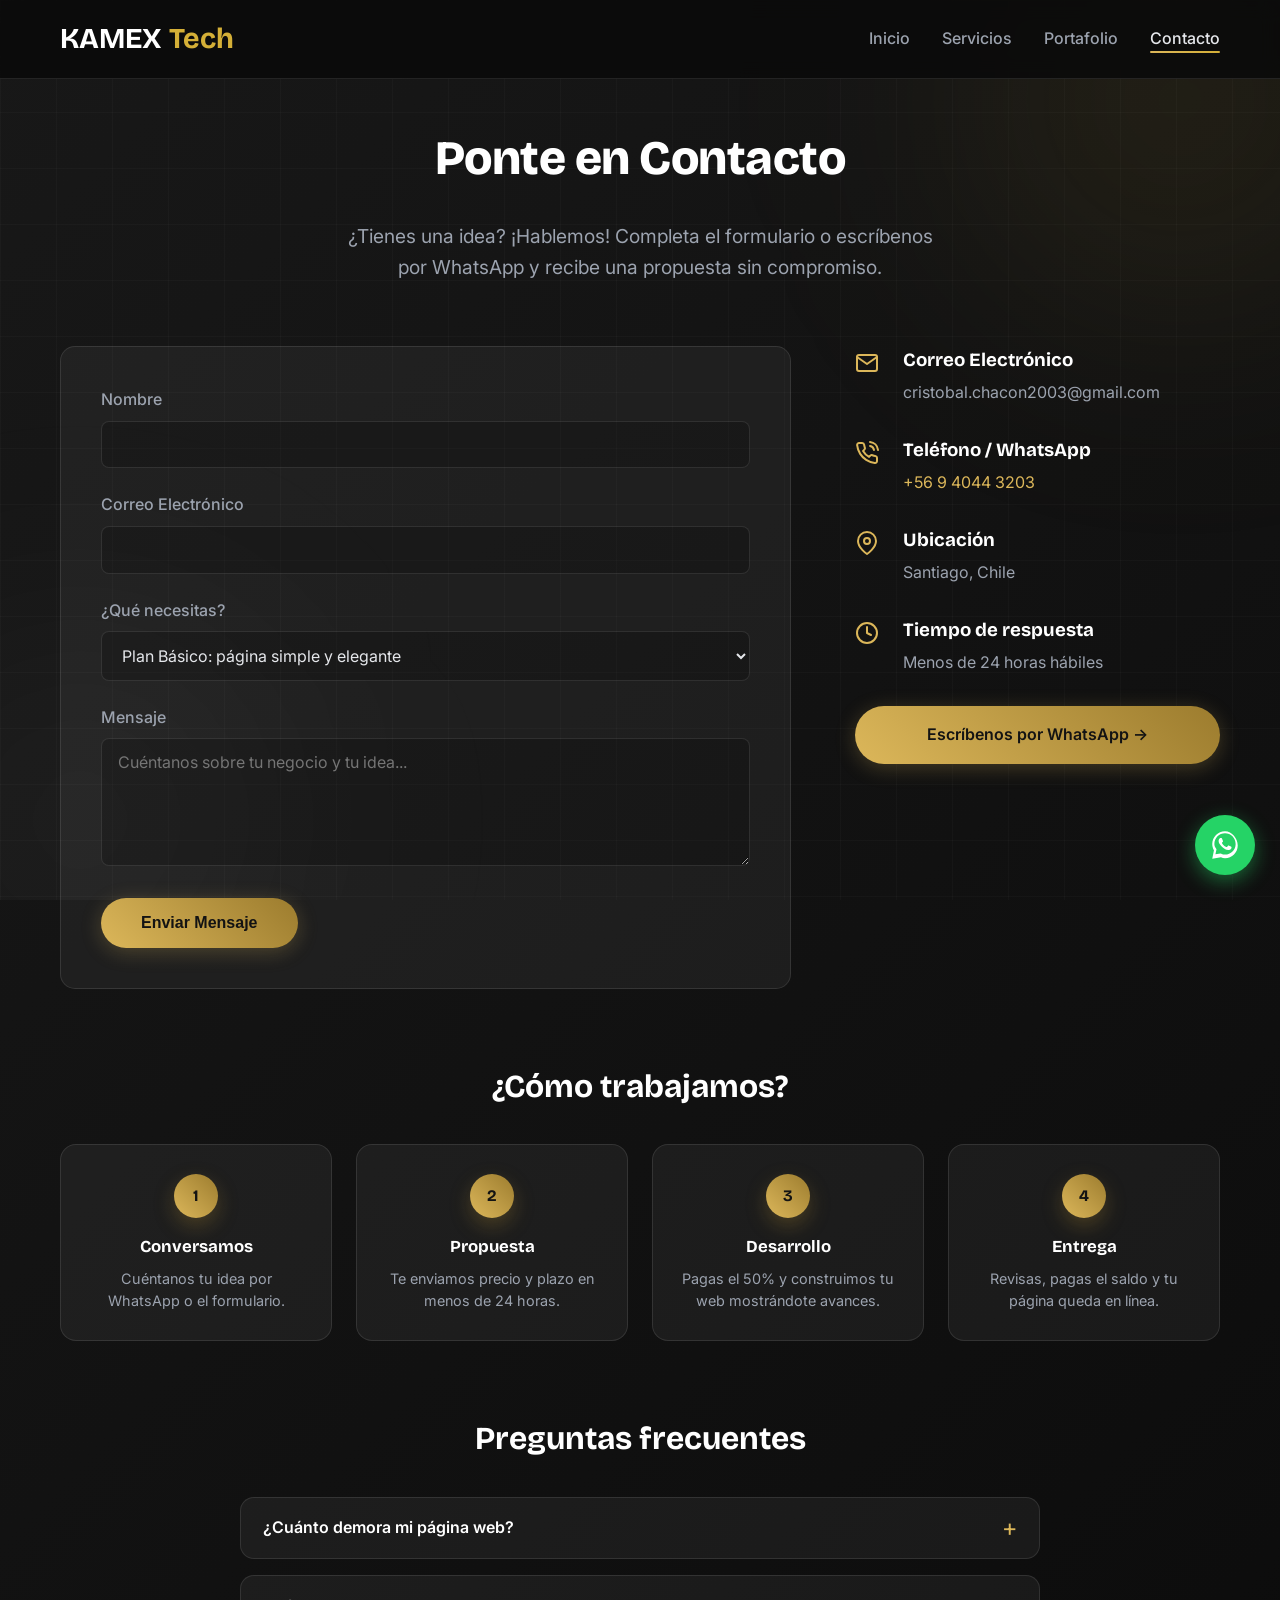
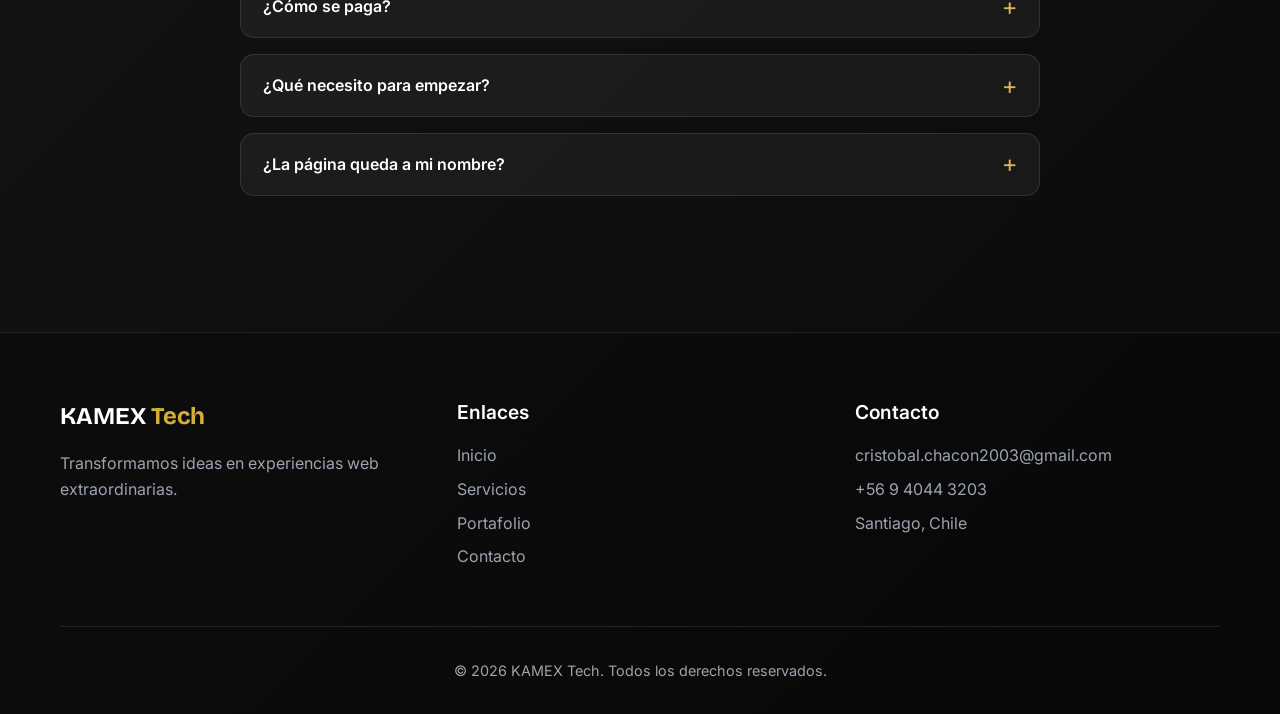
==== commit 22fbca20: "Aplicar pase de diseño anti-plantilla (Impeccable/Taste/Emil) Cambia Poppins por Bricolage Grotesque" ====
--- a/contacto.html
+++ b/contacto.html
@@ -10,8 +10,8 @@
     <meta property="og:description" content="Ponte en contacto con nosotros. Envíanos un mensaje o escríbenos por WhatsApp y recibe una propuesta sin compromiso." />
     <link rel="preconnect" href="https://fonts.googleapis.com">
     <link rel="preconnect" href="https://fonts.gstatic.com" crossorigin>
-    <link href="https://fonts.googleapis.com/css2?family=Inter:wght@400;500;600&family=Poppins:wght@600;700;800&display=swap" rel="stylesheet">
-    <link rel="stylesheet" href="styles.css?v=6">
+    <link href="https://fonts.googleapis.com/css2?family=Inter:wght@400;500;600&family=Bricolage+Grotesque:wght@600;700;800&display=swap" rel="stylesheet">
+    <link rel="stylesheet" href="styles.css?v=11">
 </head>
 <body>
     <div class="background-animation">
@@ -71,9 +71,9 @@
                             <div class="form-group">
                                 <label for="plan">¿Qué necesitas?</label>
                                 <select id="plan" name="plan">
-                                    <option value="Plan Básico">Plan Básico — página simple y elegante</option>
-                                    <option value="Plan Premium">Plan Premium — base de datos y carrito</option>
-                                    <option value="Sistema a Medida">Sistema a Medida — altas cargas de datos</option>
+                                    <option value="Plan Básico">Plan Básico: página simple y elegante</option>
+                                    <option value="Plan Premium">Plan Premium: base de datos y carrito</option>
+                                    <option value="Sistema a Medida">Sistema a Medida: altas cargas de datos</option>
                                     <option value="Otro">Otro / aún no lo sé</option>
                                 </select>
                             </div>
@@ -119,6 +119,64 @@
                                 <p>Santiago, Chile</p>
                             </div>
                         </div>
+                        <div class="contact-info-item">
+                            <div class="contact-info-icon">
+                                <svg xmlns="http://www.w3.org/2000/svg" width="24" height="24" viewBox="0 0 24 24" fill="none" stroke="currentColor" stroke-width="2" stroke-linecap="round" stroke-linejoin="round"><circle cx="12" cy="12" r="10"></circle><polyline points="12 6 12 12 16 14"></polyline></svg>
+                            </div>
+                            <div>
+                                <h3>Tiempo de respuesta</h3>
+                                <p>Menos de 24 horas hábiles</p>
+                            </div>
+                        </div>
+                        <a href="https://wa.me/56940443203?text=Hola%20KAMEX%2C%20quiero%20cotizar%20una%20p%C3%A1gina%20web" class="btn btn-primary contact-wsp-btn" target="_blank" rel="noopener noreferrer">Escríbenos por WhatsApp →</a>
+                    </div>
+                </div>
+
+                <div class="process-section">
+                    <h2 class="process-title">¿Cómo trabajamos?</h2>
+                    <div class="process-grid">
+                        <div class="process-step">
+                            <span class="process-num">1</span>
+                            <h3>Conversamos</h3>
+                            <p>Cuéntanos tu idea por WhatsApp o el formulario.</p>
+                        </div>
+                        <div class="process-step">
+                            <span class="process-num">2</span>
+                            <h3>Propuesta</h3>
+                            <p>Te enviamos precio y plazo en menos de 24 horas.</p>
+                        </div>
+                        <div class="process-step">
+                            <span class="process-num">3</span>
+                            <h3>Desarrollo</h3>
+                            <p>Pagas el 50% y construimos tu web mostrándote avances.</p>
+                        </div>
+                        <div class="process-step">
+                            <span class="process-num">4</span>
+                            <h3>Entrega</h3>
+                            <p>Revisas, pagas el saldo y tu página queda en línea.</p>
+                        </div>
+                    </div>
+                </div>
+
+                <div class="faq-section">
+                    <h2 class="process-title">Preguntas frecuentes</h2>
+                    <div class="faq-list">
+                        <details class="faq-item">
+                            <summary>¿Cuánto demora mi página web?</summary>
+                            <p>Una página de presentación toma entre 5 y 10 días. Tiendas con carrito y sistemas de gestión, entre 2 y 4 semanas según la complejidad.</p>
+                        </details>
+                        <details class="faq-item">
+                            <summary>¿Cómo se paga?</summary>
+                            <p>50% por transferencia para comenzar y el 50% restante contra entrega, cuando tu página ya está funcionando y aprobada por ti.</p>
+                        </details>
+                        <details class="faq-item">
+                            <summary>¿Qué necesito para empezar?</summary>
+                            <p>Solo tu idea. Si tienes textos, fotos o logo, mejor. Y si no, te ayudamos a crearlos como parte del proyecto.</p>
+                        </details>
+                        <details class="faq-item">
+                            <summary>¿La página queda a mi nombre?</summary>
+                            <p>Sí. El sitio y su contenido son tuyos. La mantención anual cubre hosting, dominio, respaldos y soporte para que no te preocupes de nada técnico.</p>
+                        </details>
                     </div>
                 </div>
             </div>
@@ -165,6 +223,6 @@
         <svg viewBox="0 0 32 32" fill="currentColor" xmlns="http://www.w3.org/2000/svg"><path d="M16 3C9.4 3 4 8.4 4 15c0 2.1.6 4.2 1.6 6L4 29l8.2-1.5c1.2.6 2.5.9 3.8.9 6.6 0 12-5.4 12-12S22.6 3 16 3zm0 22c-1.2 0-2.4-.3-3.5-.8l-.6-.3-4.9.9 1-4.7-.3-.6C6.6 18 6 16.5 6 15 6 9.5 10.5 5 16 5s10 4.5 10 10-4.5 10-10 10zm5.5-7.5c-.3-.2-1.8-.9-2-1-.3-.1-.5-.2-.7.2s-.8 1-.9 1.1c-.2.2-.3.2-.6.1-.3-.2-1.3-.5-2.4-1.5-.9-.8-1.5-1.8-1.7-2.1-.2-.3 0-.5.1-.6l.5-.5c.2-.2.2-.3.3-.5.1-.2 0-.4 0-.5-.1-.2-.7-1.7-1-2.3-.2-.6-.5-.5-.7-.5h-.6c-.2 0-.5.1-.8.4-.3.3-1 1-1 2.5s1.1 2.9 1.2 3.1c.2.2 2.1 3.2 5.1 4.5.7.3 1.3.5 1.7.6.7.2 1.4.2 1.9.1.6-.1 1.8-.7 2-1.4.3-.7.3-1.3.2-1.4-.1-.1-.3-.2-.6-.3z"/></svg>
     </a>
 
-    <script src="script.js?v=6"></script>
+    <script src="script.js?v=10"></script>
 </body>
 </html>
--- a/styles.css
+++ b/styles.css
@@ -10,46 +10,46 @@
 @property --primary-color {
   syntax: '<color>';
   inherits: true;
-  initial-value: #00c6ff;
+  initial-value: #dcb75a;
 }
 @property --secondary-color {
   syntax: '<color>';
   inherits: true;
-  initial-value: #0072ff;
+  initial-value: #9c7c2e;
 }
 
 :root {
-  --primary-color: #00c6ff;
-  --secondary-color: #0072ff;
-  --accent-color: #f857a6;
-  --accent-color-2: #ff5858;
-  --bg-gradient: linear-gradient(135deg, #1f2937 0%, #111827 100%);
+  --primary-color: #dcb75a;
+  --secondary-color: #9c7c2e;
+  --accent-color: #d4af37;
+  --accent-color-2: #f5efe0;
+  --bg-gradient: linear-gradient(135deg, #181818 0%, #0a0a0a 100%);
   --text-color: #e5e7eb;
   --text-muted-color: #9ca3af;
   --card-bg: rgba(255, 255, 255, 0.05);
   --card-border: rgba(255, 255, 255, 0.1);
-  --header-bg: rgba(17, 24, 39, 0.8);
-  animation: colorPulse 5s ease infinite;
+  --header-bg: rgba(10, 10, 10, 0.85);
+  animation: colorPulse 7s ease infinite;
 }
 
 /* Todo lo que usa --primary-color/--secondary-color (textos, íconos, bordes,
-   botones) respira entre azul y rosa/rojo al mismo ritmo que "Creativo" */
+   botones) respira entre dorado y blanco al mismo ritmo que "Creativo" */
 @keyframes colorPulse {
   0%,
   100% {
-    --primary-color: #00c6ff;
-    --secondary-color: #0072ff;
+    --primary-color: #dcb75a;
+    --secondary-color: #9c7c2e;
   }
   50% {
-    --primary-color: #f857a6;
-    --secondary-color: #ff5858;
+    --primary-color: #ffffff;
+    --secondary-color: #d9d4c5;
   }
 }
 
 html {
   scroll-behavior: smooth;
   scroll-padding-top: 90px;
-  scrollbar-color: #0072ff #0d1220;
+  scrollbar-color: #d4af37 #0d0d0d;
   scrollbar-width: thin;
 }
 
@@ -78,8 +78,8 @@
 }
 
 ::selection {
-  background: rgba(0, 198, 255, 0.35);
-  color: #fff;
+  background: rgba(212, 175, 55, 0.55);
+  color: #111;
 }
 
 /* Scrollbar personalizada */
@@ -87,7 +87,7 @@
   width: 10px;
 }
 ::-webkit-scrollbar-track {
-  background: #0d1220;
+  background: #0d0d0d;
 }
 ::-webkit-scrollbar-thumb {
   background: linear-gradient(180deg, var(--primary-color), var(--secondary-color));
@@ -103,7 +103,7 @@
 .hero-title,
 .section-title,
 .plan-name {
-  font-family: 'Poppins', 'Segoe UI', sans-serif;
+  font-family: 'Bricolage Grotesque', 'Segoe UI', sans-serif;
 }
 
 .container {
@@ -148,36 +148,17 @@
 .background-animation::before {
   top: -180px;
   right: -180px;
-  background: radial-gradient(circle, rgba(0, 114, 255, 0.28), transparent 70%);
+  background: radial-gradient(circle, rgba(212, 175, 55, 0.16), transparent 70%);
 }
 .background-animation::after {
   bottom: -200px;
   left: -200px;
-  background: radial-gradient(circle, rgba(248, 87, 166, 0.2), transparent 70%);
-}
-
-.code-particle {
-  position: absolute;
-  top: -50px; /* empiezan arriba */
-  font-family: 'Fira Code', 'Courier New', monospace;
-  font-size: 0.8rem;
-  color: rgba(0, 198, 255, 0.38);
-  text-shadow: 0 0 14px rgba(0, 198, 255, 0.25);
-  opacity: 0.45;
-  animation: fall linear infinite;
-}
-
-/* Animación de caída */
-@keyframes fall {
-  from {
-    transform: translateY(-50px);
-    opacity: 0.45;
-  }
-  to {
-    transform: translateY(110vh);
-    opacity: 0;
-  }
-}
+  background: radial-gradient(circle, rgba(255, 255, 255, 0.08), transparent 70%);
+}
+
+/* Las palabras de código cayendo quedaron fuera: el fondo se sostiene
+   solo con los orbes de luz de las esquinas. */
+.code-particle { display: none; }
 
 /* Header */
 .header {
@@ -209,8 +190,12 @@
   color: var(--text-color);
 }
 
+.logo-text {
+  color: #ffffff;
+}
+
 .logo-accent {
-  color: var(--primary-color);
+  color: #d4af37;
 }
 
 .nav-menu {
@@ -306,7 +291,7 @@
   content: '';
   position: absolute;
   inset: 38px;
-  border: 1px solid rgba(248, 87, 166, 0.16);
+  border: 1px solid rgba(255, 255, 255, 0.12);
   border-radius: 50%;
 }
 .deco-ring::after {
@@ -325,7 +310,7 @@
   top: 10%;
   width: 230px;
   height: 230px;
-  background-image: radial-gradient(rgba(0, 198, 255, 0.35) 1.5px, transparent 1.6px);
+  background-image: radial-gradient(rgba(212, 175, 55, 0.35) 1.5px, transparent 1.6px);
   background-size: 22px 22px;
   -webkit-mask-image: radial-gradient(circle at center, black, transparent 75%);
   mask-image: radial-gradient(circle at center, black, transparent 75%);
@@ -365,22 +350,7 @@
 }
 
 .gradient-text {
-  background: linear-gradient(90deg, var(--accent-color), var(--accent-color-2), var(--primary-color), var(--accent-color));
-  background-size: 300% 100%;
-  background-clip: text;
-  -webkit-background-clip: text;
-  -webkit-text-fill-color: transparent;
-  animation: gradientShift 5s ease infinite;
-}
-
-@keyframes gradientShift {
-  0%,
-  100% {
-    background-position: 0% 50%;
-  }
-  50% {
-    background-position: 100% 50%;
-  }
+  color: var(--accent-color);
 }
 
 .hero-subtitle {
@@ -412,13 +382,14 @@
 
 .btn-primary {
   background: linear-gradient(45deg, var(--primary-color), var(--secondary-color));
-  color: white;
-  box-shadow: 0 4px 20px rgba(0, 114, 255, 0.3);
+  color: #131313;
+  box-shadow: 0 4px 20px color-mix(in srgb, var(--primary-color) 25%, transparent);
 }
 
 .btn-primary:hover {
+  color: #131313;
   transform: translateY(-3px);
-  box-shadow: 0 8px 25px rgba(0, 114, 255, 0.5);
+  box-shadow: 0 8px 25px color-mix(in srgb, var(--primary-color) 40%, transparent);
 }
 
 .btn-secondary {
@@ -551,15 +522,6 @@
   color: white;
   position: relative;
 }
-.section-title::after {
-  content: '';
-  display: block;
-  width: 70px;
-  height: 4px;
-  margin: 1rem auto 0;
-  border-radius: 4px;
-  background: linear-gradient(45deg, var(--primary-color), var(--accent-color));
-}
 
 .section-subtitle {
   font-size: 1.2rem;
@@ -601,9 +563,9 @@
   align-items: center;
   justify-content: center;
   border-radius: 14px;
-  color: white;
+  color: #131313;
   background: linear-gradient(45deg, var(--primary-color), var(--secondary-color));
-  box-shadow: 0 8px 20px rgba(0, 114, 255, 0.35);
+  box-shadow: 0 8px 20px color-mix(in srgb, var(--primary-color) 25%, transparent);
 }
 .benefit-icon svg {
   width: 26px;
@@ -641,7 +603,7 @@
   width: 600px;
   max-width: 90%;
   height: 400px;
-  background: radial-gradient(ellipse at center, rgba(0, 114, 255, 0.12), transparent 70%);
+  background: radial-gradient(ellipse at center, rgba(212, 175, 55, 0.09), transparent 70%);
   pointer-events: none;
   z-index: 0;
 }
@@ -675,6 +637,48 @@
 }
 .plan-card .plan-button {
   margin-top: 1.5rem;
+}
+
+/* Características extra ocultas hasta que se despliegan */
+.features-extra {
+  max-height: 0;
+  overflow: hidden;
+  transition: max-height 0.45s ease;
+}
+.features-extra .features-list {
+  padding-top: 0.1rem;
+}
+.features-extra.open {
+  max-height: 600px;
+}
+.features-toggle {
+  display: flex;
+  align-items: center;
+  justify-content: center;
+  gap: 0.5rem;
+  width: 100%;
+  margin-top: 1rem;
+  padding: 0.65rem;
+  background: transparent;
+  border: 1.5px dashed var(--card-border);
+  border-radius: 12px;
+  color: var(--primary-color);
+  font-size: 0.85rem;
+  font-weight: 600;
+  font-family: inherit;
+  cursor: pointer;
+  transition: border-color 0.3s ease, background 0.3s ease;
+}
+.features-toggle:hover {
+  border-color: var(--primary-color);
+  background: color-mix(in srgb, var(--primary-color) 8%, transparent);
+}
+.features-toggle .toggle-arrow {
+  transition: transform 0.3s ease;
+  font-size: 0.8rem;
+}
+.features-toggle.open .toggle-arrow {
+  transform: rotate(180deg);
 }
 .plan-card:hover {
   transform: translateY(-10px);
@@ -706,7 +710,7 @@
   top: 20px;
   right: -35px;
   background: linear-gradient(45deg, var(--primary-color), var(--secondary-color));
-  color: white;
+  color: #131313;
   padding: 8px 40px;
   font-size: 0.9rem;
   font-weight: 600;
@@ -724,7 +728,7 @@
   align-items: center;
   justify-content: center;
   border-radius: 18px;
-  color: white;
+  color: #131313;
   background: linear-gradient(45deg, var(--primary-color), var(--secondary-color));
   box-shadow: 0 10px 24px color-mix(in srgb, var(--secondary-color) 35%, transparent);
   transition: transform 0.3s ease;
@@ -793,7 +797,7 @@
   width: 100%;
   padding: 1rem;
   background: linear-gradient(45deg, var(--primary-color), var(--secondary-color));
-  color: white;
+  color: #131313;
   border: none;
   border-radius: 50px;
   font-size: 1.1rem;
@@ -802,8 +806,9 @@
   transition: all 0.3s ease;
 }
 .plan-button:hover {
+  color: #131313;
   transform: translateY(-2px);
-  box-shadow: 0 8px 25px rgba(0, 114, 255, 0.4);
+  box-shadow: 0 8px 25px color-mix(in srgb, var(--primary-color) 35%, transparent);
 }
 
 /* Portfolio Section */
@@ -919,16 +924,16 @@
 .portfolio-link-full {
   display: inline-block;
   font-weight: 600;
-  color: white;
+  color: #131313;
   padding: 0.7rem 1.8rem;
   border-radius: 50px;
   background: linear-gradient(45deg, var(--primary-color), var(--secondary-color));
   transition: all 0.3s ease;
 }
 .portfolio-link-full:hover {
-  color: white;
+  color: #131313;
   transform: translateY(-2px);
-  box-shadow: 0 8px 25px rgba(0, 114, 255, 0.4);
+  box-shadow: 0 8px 25px color-mix(in srgb, var(--primary-color) 35%, transparent);
 }
 .portfolio-badge {
   display: inline-block;
@@ -1000,7 +1005,7 @@
   transition: border-color 0.3s, box-shadow 0.3s;
 }
 .contact-form select option {
-  background: #111827;
+  background: #141414;
   color: var(--text-color);
 }
 .contact-form input:focus,
@@ -1008,7 +1013,7 @@
 .contact-form textarea:focus {
   outline: none;
   border-color: var(--primary-color);
-  box-shadow: 0 0 0 3px rgba(0, 198, 255, 0.3);
+  box-shadow: 0 0 0 3px color-mix(in srgb, var(--primary-color) 30%, transparent);
 }
 .contact-info-item {
   display: flex;
@@ -1238,9 +1243,9 @@
   font-size: 1.1rem;
 }
 
-/* ===== Arma tu propio plan (selector de opciones) ===== */
+/* ===== Arma tu proyecto en 3 pasos (cotizador) ===== */
 .quote-builder {
-  max-width: 860px;
+  max-width: 880px;
   margin: 4rem auto 0;
   padding: 2.5rem 2rem;
   background: var(--card-bg);
@@ -1249,67 +1254,392 @@
   text-align: center;
 }
 .quote-title {
-  font-size: 1.6rem;
-  color: white;
-  margin-bottom: 0.5rem;
+  font-size: 1.7rem;
+  color: white;
+  margin-bottom: 0.4rem;
 }
 .quote-subtitle {
   color: var(--text-muted-color);
+  margin-bottom: 1.6rem;
+}
+.quote-steps {
+  display: flex;
+  justify-content: center;
+  gap: 0.6rem;
   margin-bottom: 1.8rem;
-}
-.quote-options {
-  display: flex;
   flex-wrap: wrap;
-  justify-content: center;
-  gap: 0.7rem;
-  margin-bottom: 1.4rem;
-}
-.quote-chip input {
-  position: absolute;
-  opacity: 0;
-  pointer-events: none;
-}
-.quote-chip span {
-  display: inline-block;
-  padding: 0.55rem 1.2rem;
+}
+.quote-step-dot {
+  display: flex;
+  align-items: center;
+  gap: 0.5rem;
+  padding: 0.45rem 1.1rem;
   border-radius: 50px;
   border: 1.5px solid var(--card-border);
   color: var(--text-muted-color);
-  font-size: 0.92rem;
+  font-size: 0.9rem;
   font-weight: 500;
   cursor: pointer;
   user-select: none;
   transition: all 0.25s ease;
 }
-.quote-chip span:hover {
+.quote-step-dot b {
+  display: flex;
+  align-items: center;
+  justify-content: center;
+  width: 22px;
+  height: 22px;
+  border-radius: 50%;
+  background: rgba(255, 255, 255, 0.08);
+  font-weight: 700;
+  font-size: 0.8rem;
+}
+.quote-step-dot.active {
   border-color: var(--primary-color);
+  color: white;
+}
+.quote-step-dot.active b {
+  background: linear-gradient(45deg, var(--primary-color), var(--secondary-color));
+  color: #131313;
+}
+.quote-step {
+  display: none;
+}
+.quote-step.active {
+  display: block;
+  animation: fadeUp 0.45s cubic-bezier(0.22, 1, 0.36, 1) both;
+}
+.quote-step-label {
   color: var(--text-color);
-}
-.quote-chip input:checked + span {
+  font-weight: 600;
+  margin-bottom: 1.2rem;
+}
+.quote-options {
+  display: flex;
+  flex-wrap: wrap;
+  justify-content: center;
+  gap: 0.8rem;
+  margin-bottom: 0.4rem;
+}
+.option-card input {
+  position: absolute;
+  opacity: 0;
+  pointer-events: none;
+}
+.option-card span {
+  display: flex;
+  flex-direction: column;
+  gap: 0.15rem;
+  min-width: 150px;
+  padding: 0.8rem 1.2rem;
+  border-radius: 14px;
+  border: 1.5px solid var(--card-border);
+  cursor: pointer;
+  user-select: none;
+  transition: all 0.25s ease;
+}
+.option-card strong {
+  color: var(--text-color);
+  font-size: 0.92rem;
+  font-weight: 600;
+}
+.option-card em {
+  font-style: normal;
+  color: var(--primary-color);
+  font-size: 0.85rem;
+  font-weight: 600;
+}
+.option-card span:hover {
   border-color: var(--primary-color);
-  background: color-mix(in srgb, var(--primary-color) 16%, transparent);
-  color: white;
-}
-.quote-other {
+  transform: translateY(-2px);
+}
+.option-card input:checked + span {
+  border-color: var(--primary-color);
+  background: color-mix(in srgb, var(--primary-color) 14%, transparent);
+  box-shadow: 0 6px 18px color-mix(in srgb, var(--secondary-color) 25%, transparent);
+}
+.quote-total {
+  display: flex;
+  justify-content: center;
+  align-items: baseline;
+  gap: 0.8rem;
+  margin-top: 1.6rem;
+  padding: 1rem;
+  border-radius: 14px;
+  background: rgba(0, 0, 0, 0.2);
+  border: 1px solid var(--card-border);
+}
+.quote-total > span {
+  color: var(--text-muted-color);
+  font-size: 0.95rem;
+}
+.quote-total strong {
+  font-family: 'Bricolage Grotesque', 'Segoe UI', sans-serif;
+  font-size: 1.7rem;
+  color: white;
+}
+.quote-total .per-year {
+  font-size: 0.95rem;
+  color: var(--text-muted-color);
+  font-weight: 500;
+}
+.quote-note {
+  margin-top: 0.8rem;
+  color: var(--text-muted-color);
+  font-size: 0.85rem;
+}
+.quote-nav {
+  display: flex;
+  justify-content: center;
+  gap: 1rem;
+  margin-top: 1.5rem;
+  flex-wrap: wrap;
+}
+.quote-nav .btn {
+  padding: 0.85rem 2rem;
+}
+.quote-nav .btn[disabled] {
+  opacity: 0.4;
+  cursor: default;
+  pointer-events: none;
+}
+.quote-nav [hidden] {
+  display: none !important;
+}
+
+/* Badge bajo el título de planes */
+.plans-badge-wrap {
+  text-align: center;
+  margin: -0.4rem 0 1.6rem;
+}
+.plans-badge {
+  display: inline-flex;
+  align-items: center;
+  gap: 0.5rem;
+  padding: 0.55rem 1.4rem;
+  border-radius: 50px;
+  border: 1.5px solid color-mix(in srgb, var(--primary-color) 45%, transparent);
+  background: color-mix(in srgb, var(--primary-color) 10%, transparent);
+  color: white;
+  font-weight: 600;
+  font-size: 0.95rem;
+  transition: all 0.3s ease;
+}
+.plans-badge:hover {
+  color: white;
+  border-color: var(--primary-color);
+  transform: translateY(-2px);
+  box-shadow: 0 8px 22px color-mix(in srgb, var(--secondary-color) 30%, transparent);
+}
+
+/* Etiqueta del plan de altas cargas */
+.plan-tag {
+  display: inline-block;
+  margin: -0.4rem 0 0.9rem;
+  padding: 0.3rem 1rem;
+  border-radius: 50px;
+  font-size: 0.8rem;
+  font-weight: 600;
+  color: white;
+  background: linear-gradient(45deg, var(--primary-color), var(--secondary-color));
+}
+
+/* ===== Contacto: botón WhatsApp, proceso y FAQ ===== */
+.contact-wsp-btn {
+  display: block;
+  text-align: center;
+  margin-top: 0.5rem;
+}
+.process-title {
+  font-family: 'Bricolage Grotesque', 'Segoe UI', sans-serif;
+  font-size: 2rem;
+  color: white;
+  text-align: center;
+  margin: 4.5rem 0 2rem;
+}
+.process-grid {
+  display: grid;
+  grid-template-columns: repeat(4, 1fr);
+  gap: 1.5rem;
+}
+.process-step {
+  background: var(--card-bg);
+  border: 1px solid var(--card-border);
+  border-radius: 16px;
+  padding: 1.8rem 1.4rem;
+  text-align: center;
+  transition: transform 0.3s ease, border-color 0.3s ease, box-shadow 0.3s ease;
+}
+.process-step:hover {
+  border-color: var(--primary-color);
+  box-shadow: 0 15px 30px rgba(0, 0, 0, 0.25);
+}
+.process-num {
+  display: flex;
+  align-items: center;
+  justify-content: center;
+  width: 44px;
+  height: 44px;
+  margin: 0 auto 1rem;
+  border-radius: 50%;
+  font-family: 'Bricolage Grotesque', 'Segoe UI', sans-serif;
+  font-weight: 700;
+  color: #131313;
+  background: linear-gradient(45deg, var(--primary-color), var(--secondary-color));
+  box-shadow: 0 8px 20px color-mix(in srgb, var(--secondary-color) 35%, transparent);
+}
+.process-step h3 {
+  color: white;
+  font-size: 1.05rem;
+  margin-bottom: 0.5rem;
+}
+.process-step p {
+  color: var(--text-muted-color);
+  font-size: 0.9rem;
+  line-height: 1.5;
+}
+.faq-section {
+  max-width: 800px;
+  margin: 0 auto;
+}
+.faq-item {
+  background: var(--card-bg);
+  border: 1px solid var(--card-border);
+  border-radius: 14px;
+  margin-bottom: 1rem;
+  overflow: hidden;
+  transition: border-color 0.3s ease;
+}
+.faq-item[open] {
+  border-color: var(--primary-color);
+}
+.faq-item summary {
+  padding: 1.1rem 1.4rem;
+  cursor: pointer;
+  color: white;
+  font-weight: 600;
+  list-style: none;
+  display: flex;
+  justify-content: space-between;
+  align-items: center;
+  gap: 1rem;
+  user-select: none;
+}
+.faq-item summary::-webkit-details-marker {
+  display: none;
+}
+.faq-item summary::after {
+  content: '+';
+  color: var(--primary-color);
+  font-size: 1.5rem;
+  font-weight: 400;
+  line-height: 1;
+  transition: transform 0.3s ease;
+}
+.faq-item[open] summary::after {
+  transform: rotate(45deg);
+}
+.faq-item p {
+  padding: 0 1.4rem 1.2rem;
+  color: var(--text-muted-color);
+  line-height: 1.6;
+}
+@media (max-width: 900px) {
+  .process-grid {
+    grid-template-columns: repeat(2, 1fr);
+  }
+}
+@media (max-width: 560px) {
+  .process-grid {
+    grid-template-columns: 1fr;
+  }
+}
+
+/* ===== Carrusel infinito de proyectos (home) ===== */
+.showcase-loop {
+  padding: 40px 0 50px;
+  overflow: hidden;
+}
+.loop-viewport {
+  overflow: hidden;
   width: 100%;
-  max-width: 340px;
-  padding: 0.6rem 1.2rem;
-  border-radius: 50px;
-  border: 1.5px solid var(--card-border);
-  background: rgba(0, 0, 0, 0.2);
-  color: var(--text-color);
+  margin-top: 0.5rem;
+  -webkit-mask-image: linear-gradient(90deg, transparent, black 7%, black 93%, transparent);
+  mask-image: linear-gradient(90deg, transparent, black 7%, black 93%, transparent);
+}
+.loop-track {
+  display: flex;
+  width: max-content;
+  animation: loopScroll 45s linear infinite;
+  will-change: transform;
+}
+.loop-viewport:hover .loop-track {
+  animation-play-state: paused;
+}
+.loop-card {
+  display: block;
+  width: min(420px, 78vw);
+  margin-right: 1.6rem;
+  border-radius: 16px;
+  overflow: hidden;
+  border: 1px solid var(--card-border);
+  background: var(--card-bg);
+  flex-shrink: 0;
+  transition: border-color 0.3s ease, transform 0.3s ease;
+}
+.loop-card:hover {
+  border-color: var(--primary-color);
+  transform: translateY(-5px);
+}
+.loop-img {
+  aspect-ratio: 16 / 10;
+  background-size: cover;
+  background-position: top center;
+}
+.loop-label {
+  display: flex;
+  justify-content: space-between;
+  align-items: center;
+  gap: 1rem;
+  padding: 0.85rem 1.3rem;
+  font-family: 'Bricolage Grotesque', 'Segoe UI', sans-serif;
+  font-weight: 600;
   font-size: 0.95rem;
-  font-family: inherit;
-  text-align: center;
-  transition: border-color 0.3s, box-shadow 0.3s;
-}
-.quote-other:focus {
-  outline: none;
-  border-color: var(--primary-color);
-  box-shadow: 0 0 0 3px color-mix(in srgb, var(--primary-color) 30%, transparent);
-}
-.quote-actions {
-  margin-top: 1.6rem;
+  color: #131313;
+  background: linear-gradient(45deg, var(--primary-color), var(--secondary-color));
+}
+@keyframes loopScroll {
+  from {
+    transform: translateX(0);
+  }
+  to {
+    transform: translateX(-50%);
+  }
+}
+@media (max-width: 768px) {
+  .loop-card {
+    width: 74vw;
+    margin-right: 1rem;
+  }
+  .loop-track {
+    animation-duration: 35s;
+  }
+}
+
+/* Showcase de 3 proyectos en la home */
+.portfolio-showcase.home-showcase {
+  grid-template-columns: repeat(3, 1fr);
+  gap: 2rem;
+  margin-bottom: 2.5rem;
+}
+.home-showcase .showcase-btn {
+  font-size: 0.95rem;
+  padding: 1rem 1.3rem;
+}
+@media (max-width: 900px) {
+  .portfolio-showcase.home-showcase {
+    grid-template-columns: 1fr;
+  }
 }
 
 /* ===== Portafolio: marco + botón ===== */
@@ -1353,15 +1683,15 @@
   align-items: center;
   gap: 1rem;
   padding: 1.1rem 1.6rem;
-  color: white;
+  color: #131313;
   font-weight: 600;
-  font-family: 'Poppins', 'Segoe UI', sans-serif;
+  font-family: 'Bricolage Grotesque', 'Segoe UI', sans-serif;
   background: linear-gradient(45deg, var(--primary-color), var(--secondary-color));
   transition: filter 0.3s ease;
   margin-top: auto;
 }
 .showcase-btn:hover {
-  color: white;
+  color: #131313;
   filter: brightness(1.12);
 }
 .showcase-btn .arrow {
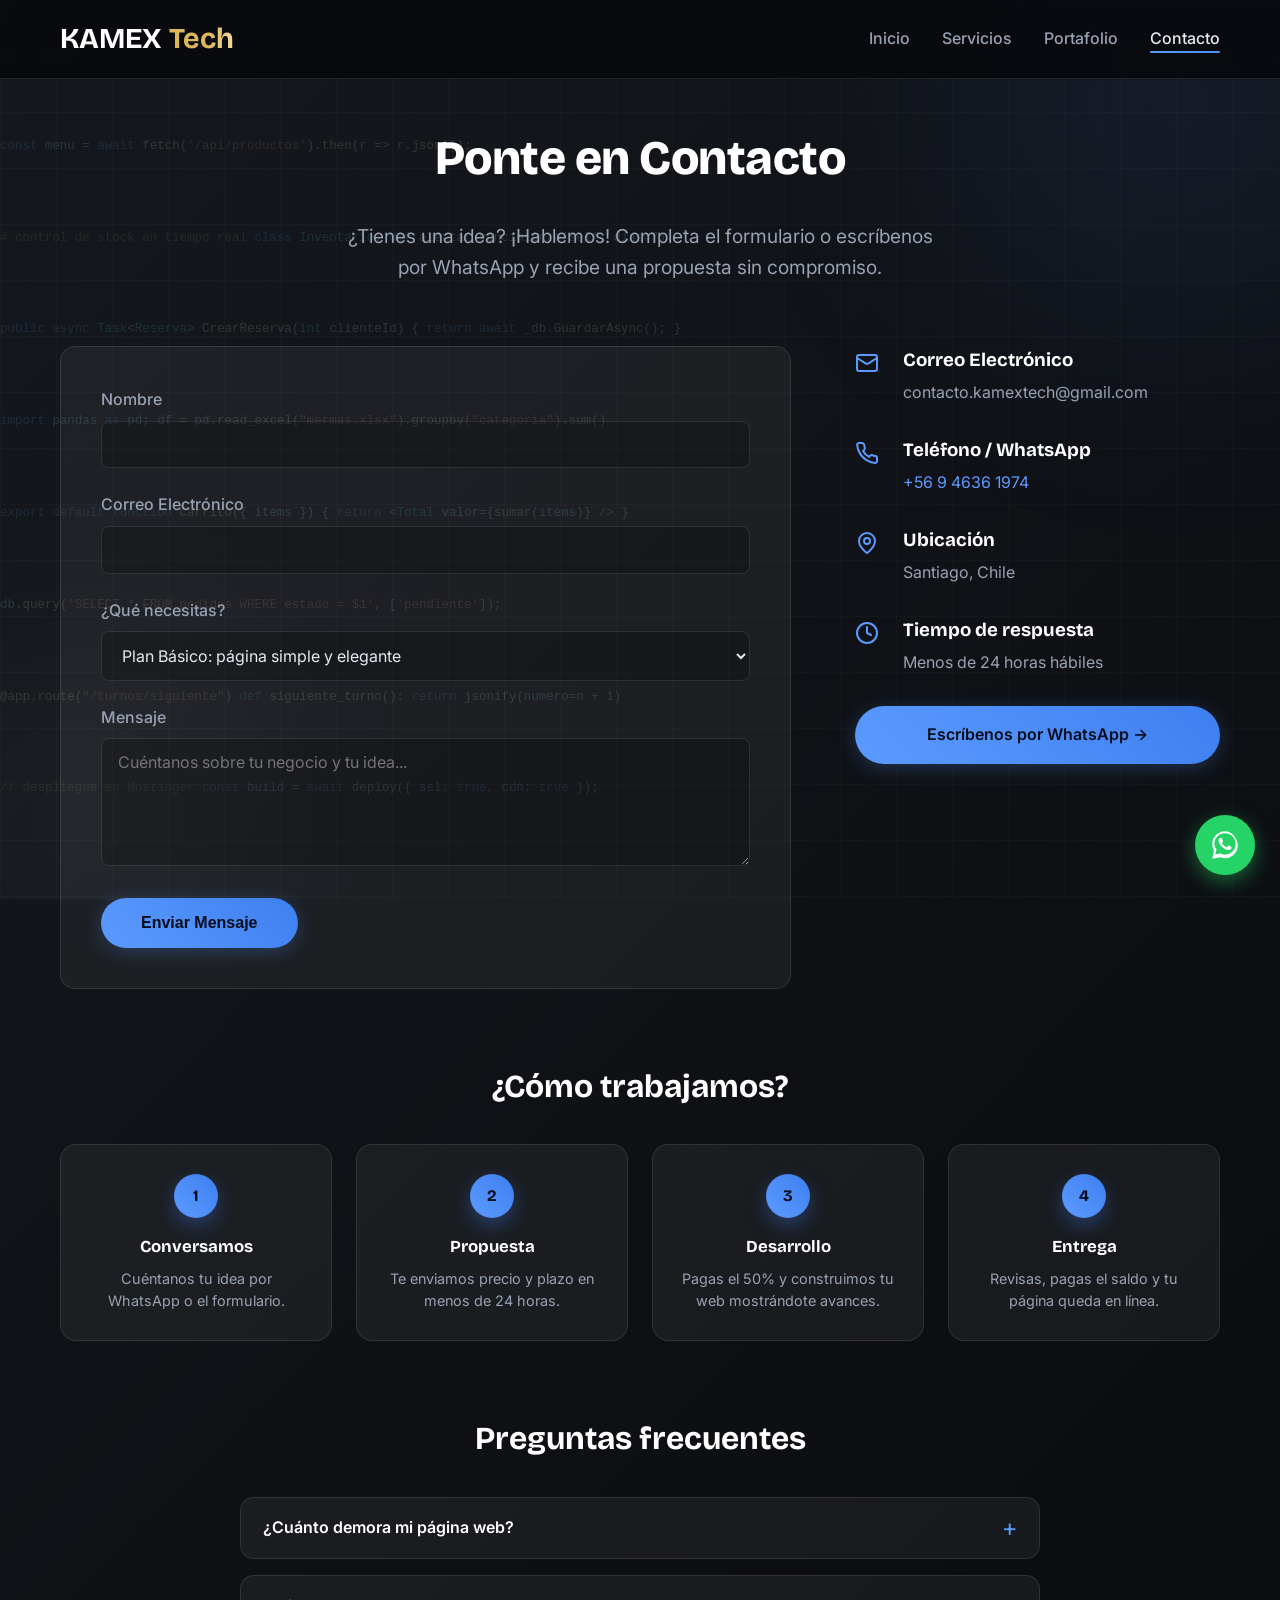
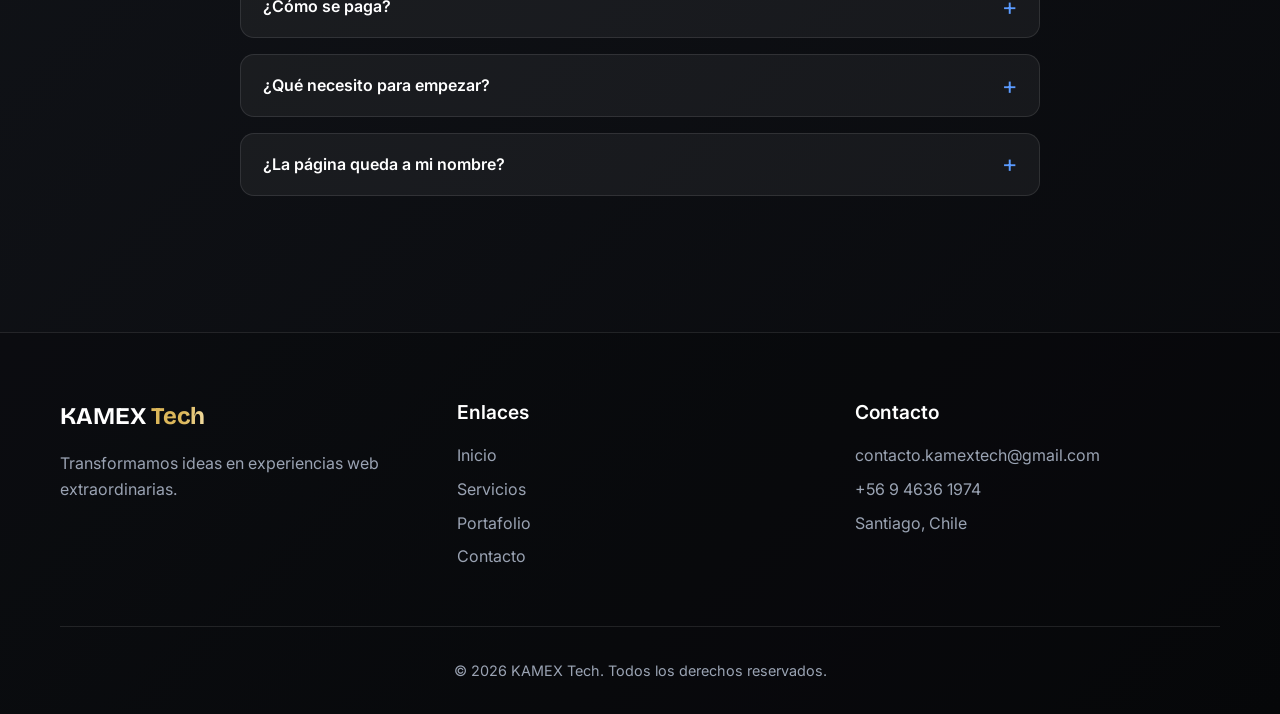
==== commit b5d60868: "Actualizar portafolio con capturas y textos actuales de cada proyecto - Nuevas capturas 1200x750 de " ====
--- a/contacto.html
+++ b/contacto.html
@@ -1,55 +1,54 @@
 <!doctype html>
 <html lang="es">
 <head>
+    <!-- Íconos de interfaz basados en Lucide (lucide.dev), licencia ISC -->
     <meta charset="UTF-8" />
-    <link rel="icon" type="image/png" href="favicon.png" />
+    <link rel="icon" type="image/png" href="favicon.png?v=3" />
     <meta name="viewport" content="width=device-width, initial-scale=1.0" />
-    <title>Contacto - KAMEX Tech</title>
-    <meta name="description" content="Ponte en contacto con nosotros. Envíanos un mensaje o escríbenos por WhatsApp y recibe una propuesta sin compromiso." />
-    <meta property="og:title" content="Contacto - KAMEX Tech" />
-    <meta property="og:description" content="Ponte en contacto con nosotros. Envíanos un mensaje o escríbenos por WhatsApp y recibe una propuesta sin compromiso." />
+    <meta name="theme-color" content="#08090c" />
+    <title>Cotiza tu Página Web | Contacto KAMEX Tech</title>
+    <meta name="description" content="Cotiza tu página web sin compromiso. Escríbenos por WhatsApp al +56 9 4636 1974 o a contacto.kamextech@gmail.com y te respondemos con una propuesta." />
+    <link rel="canonical" href="https://kamextech.vercel.app/contacto" />
+    <meta property="og:type" content="website" />
+    <meta property="og:site_name" content="KAMEX Tech" />
+    <meta property="og:locale" content="es_CL" />
+    <meta property="og:url" content="https://kamextech.vercel.app/contacto" />
+    <meta property="og:title" content="Cotiza tu Página Web | Contacto KAMEX Tech" />
+    <meta property="og:description" content="Cotiza tu página web sin compromiso. Escríbenos por WhatsApp al +56 9 4636 1974 o a contacto.kamextech@gmail.com y te respondemos con una propuesta." />
+    <meta property="og:image" content="https://kamextech.vercel.app/og-imagen.jpg" />
+    <meta property="og:image:width" content="1200" />
+    <meta property="og:image:height" content="630" />
+    <meta name="twitter:card" content="summary_large_image" />
     <link rel="preconnect" href="https://fonts.googleapis.com">
     <link rel="preconnect" href="https://fonts.gstatic.com" crossorigin>
     <link href="https://fonts.googleapis.com/css2?family=Inter:wght@400;500;600&family=Bricolage+Grotesque:wght@600;700;800&display=swap" rel="stylesheet">
-    <link rel="stylesheet" href="styles.css?v=11">
+    <link rel="stylesheet" href="styles.css?v=20">
 </head>
 <body>
-    <div class="background-animation">
-        <div class="code-particle">HTML</div>
-        <div class="code-particle">CSS</div>
-        <div class="code-particle">JS</div>
-        <div class="code-particle">React</div>
-        <div class="code-particle">Node.js</div>
-        <div class="code-particle">PHP</div>
-        <div class="code-particle">Python</div>
-        <div class="code-particle">Vue</div>
-        <div class="code-particle">Angular</div>
-        <div class="code-particle">TypeScript</div>
-        <div class="code-particle">&lt;/&gt;</div>
-        <div class="code-particle">{}</div>
-        <div class="code-particle">[]</div>
-        <div class="code-particle">()</div>
-    </div>
+    <!-- El flujo de código decorativo lo genera script.js -->
+    <div class="background-animation"></div>
 
     <header class="header">
         <nav class="nav container">
-            <a href="index.html" class="logo">
+            <a href="/" class="logo">
                 <span class="logo-text">KAMEX</span>
                 <span class="logo-accent">Tech</span>
             </a>
-            <ul class="nav-menu">
-                <li><a href="index.html" class="nav-link">Inicio</a></li>
-                <li><a href="index.html#servicios" class="nav-link">Servicios</a></li>
-                <li><a href="portfolio.html" class="nav-link">Portafolio</a></li>
-                <li><a href="contacto.html" class="nav-link active">Contacto</a></li>
+            <ul class="nav-menu" id="nav-menu">
+                <li><a href="/" class="nav-link">Inicio</a></li>
+                <li><a href="/#servicios" class="nav-link">Servicios</a></li>
+                <li><a href="/portfolio" class="nav-link">Portafolio</a></li>
+                <li><a href="/contacto" class="nav-link active">Contacto</a></li>
             </ul>
-            <div class="mobile-menu-toggle">
+            <button type="button" class="mobile-menu-toggle" aria-label="Abrir menú" aria-expanded="false" aria-controls="nav-menu">
                 <div class="line1"></div>
                 <div class="line2"></div>
                 <div class="line3"></div>
-            </div>
+            </button>
         </nav>
     </header>
+
+<div class="nav-backdrop" aria-hidden="true"></div>
 
     <main>
         <section class="contact-section">
@@ -59,7 +58,7 @@
 
                 <div class="contact-content">
                     <div class="contact-form-wrapper">
-                        <form class="contact-form" action="https://formsubmit.co/cristobal.chacon2003@gmail.com" method="POST">
+                        <form class="contact-form" action="https://formsubmit.co/contacto.kamextech@gmail.com" method="POST">
                             <div class="form-group">
                                 <label for="name">Nombre</label>
                                 <input type="text" id="name" name="name" required>
@@ -82,7 +81,7 @@
                                 <textarea id="message" name="message" rows="5" placeholder="Cuéntanos sobre tu negocio y tu idea..." required></textarea>
                             </div>
 
-                            <!-- 👇 Campos ocultos -->
+                            <!-- Campos ocultos de FormSubmit (_next solo se usa si falla JavaScript) -->
                             <input type="text" name="_honey" style="display:none" tabindex="-1" autocomplete="off" aria-hidden="true">
                             <input type="hidden" name="_next" value="https://kamextech.vercel.app/gracias.html">
                             <input type="hidden" name="_captcha" value="false">
@@ -94,25 +93,25 @@
                     <div class="contact-info-wrapper">
                         <div class="contact-info-item">
                             <div class="contact-info-icon">
-                                <svg xmlns="http://www.w3.org/2000/svg" width="24" height="24" viewBox="0 0 24 24" fill="none" stroke="currentColor" stroke-width="2" stroke-linecap="round" stroke-linejoin="round"><path d="M4 4h16c1.1 0 2 .9 2 2v12c0 1.1-.9 2-2 2H4c-1.1 0-2-.9-2-2V6c0-1.1.9-2 2-2z"></path><polyline points="22,6 12,13 2,6"></polyline></svg>
+                                <svg width="24" height="24" viewBox="0 0 24 24" fill="none" stroke="currentColor" stroke-width="2" stroke-linecap="round" stroke-linejoin="round" aria-hidden="true"><rect width="20" height="16" x="2" y="4" rx="2"/><path d="m22 7-8.97 5.7a1.94 1.94 0 0 1-2.06 0L2 7"/></svg>
                             </div>
                             <div>
                                 <h3>Correo Electrónico</h3>
-                                <p>cristobal.chacon2003@gmail.com</p>
-                            </div>
-                        </div>
-                        <div class="contact-info-item">
-                            <div class="contact-info-icon">
-                                <svg xmlns="http://www.w3.org/2000/svg" width="24" height="24" viewBox="0 0 24 24" fill="none" stroke="currentColor" stroke-width="2" stroke-linecap="round" stroke-linejoin="round"><path d="M15.05 5A5 5 0 0 1 19 8.95M15.05 1A9 9 0 0 1 23 8.94m-1 7.98v3a2 2 0 0 1-2.18 2 19.79 19.79 0 0 1-8.63-3.07 19.5 19.5 0 0 1-6-6 19.79 19.79 0 0 1-3.07-8.67A2 2 0 0 1 4.11 2h3a2 2 0 0 1 2 1.72 12.84 12.84 0 0 0 .7 2.81 2 2 0 0 1-.45 2.11L8.09 9.91a16 16 0 0 0 6 6l1.27-1.27a2 2 0 0 1 2.11-.45 12.84 12.84 0 0 0 2.81.7A2 2 0 0 1 22 16.92z"></path></svg>
+                                <p>contacto.kamextech@gmail.com</p>
+                            </div>
+                        </div>
+                        <div class="contact-info-item">
+                            <div class="contact-info-icon">
+                                <svg width="24" height="24" viewBox="0 0 24 24" fill="none" stroke="currentColor" stroke-width="2" stroke-linecap="round" stroke-linejoin="round" aria-hidden="true"><path d="M22 16.92v3a2 2 0 0 1-2.18 2 19.79 19.79 0 0 1-8.63-3.07 19.5 19.5 0 0 1-6-6 19.79 19.79 0 0 1-3.07-8.67A2 2 0 0 1 4.11 2h3a2 2 0 0 1 2 1.72 12.84 12.84 0 0 0 .7 2.81 2 2 0 0 1-.45 2.11L8.09 9.91a16 16 0 0 0 6 6l1.27-1.27a2 2 0 0 1 2.11-.45 12.84 12.84 0 0 0 2.81.7A2 2 0 0 1 22 16.92z"/></svg>
                             </div>
                             <div>
                                 <h3>Teléfono / WhatsApp</h3>
-                                <p><a href="https://wa.me/56940443203" target="_blank" rel="noopener noreferrer">+56 9 4044 3203</a></p>
-                            </div>
-                        </div>
-                        <div class="contact-info-item">
-                            <div class="contact-info-icon">
-                                <svg xmlns="http://www.w3.org/2000/svg" width="24" height="24" viewBox="0 0 24 24" fill="none" stroke="currentColor" stroke-width="2" stroke-linecap="round" stroke-linejoin="round"><path d="M21 10c0 7-9 13-9 13s-9-6-9-13a9 9 0 0 1 18 0z"></path><circle cx="12" cy="10" r="3"></circle></svg>
+                                <p><a href="https://wa.me/56946361974" target="_blank" rel="noopener noreferrer">+56 9 4636 1974</a></p>
+                            </div>
+                        </div>
+                        <div class="contact-info-item">
+                            <div class="contact-info-icon">
+                                <svg width="24" height="24" viewBox="0 0 24 24" fill="none" stroke="currentColor" stroke-width="2" stroke-linecap="round" stroke-linejoin="round" aria-hidden="true"><path d="M20 10c0 4.993-5.539 10.193-7.399 11.799a1 1 0 0 1-1.202 0C9.539 20.193 4 14.993 4 10a8 8 0 0 1 16 0"/><circle cx="12" cy="10" r="3"/></svg>
                             </div>
                             <div>
                                 <h3>Ubicación</h3>
@@ -121,14 +120,14 @@
                         </div>
                         <div class="contact-info-item">
                             <div class="contact-info-icon">
-                                <svg xmlns="http://www.w3.org/2000/svg" width="24" height="24" viewBox="0 0 24 24" fill="none" stroke="currentColor" stroke-width="2" stroke-linecap="round" stroke-linejoin="round"><circle cx="12" cy="12" r="10"></circle><polyline points="12 6 12 12 16 14"></polyline></svg>
+                                <svg width="24" height="24" viewBox="0 0 24 24" fill="none" stroke="currentColor" stroke-width="2" stroke-linecap="round" stroke-linejoin="round" aria-hidden="true"><circle cx="12" cy="12" r="10"/><polyline points="12 6 12 12 16 14"/></svg>
                             </div>
                             <div>
                                 <h3>Tiempo de respuesta</h3>
                                 <p>Menos de 24 horas hábiles</p>
                             </div>
                         </div>
-                        <a href="https://wa.me/56940443203?text=Hola%20KAMEX%2C%20quiero%20cotizar%20una%20p%C3%A1gina%20web" class="btn btn-primary contact-wsp-btn" target="_blank" rel="noopener noreferrer">Escríbenos por WhatsApp →</a>
+                        <a href="https://wa.me/56946361974?text=Hola%20KAMEX%2C%20quiero%20cotizar%20una%20p%C3%A1gina%20web" class="btn btn-primary contact-wsp-btn" target="_blank" rel="noopener noreferrer">Escríbenos por WhatsApp →</a>
                     </div>
                 </div>
 
@@ -167,7 +166,7 @@
                         </details>
                         <details class="faq-item">
                             <summary>¿Cómo se paga?</summary>
-                            <p>50% por transferencia para comenzar y el 50% restante contra entrega, cuando tu página ya está funcionando y aprobada por ti.</p>
+                            <p>Hay dos formas. <strong>Opción A:</strong> pagas el desarrollo, 50% por transferencia para comenzar y 50% contra entrega cuando tu página ya está funcionando y aprobada por ti (o en cuotas si lo necesitas). <strong>Opción B:</strong> no pagas desarrollo; pagas una mensualidad desde que tu sitio queda publicado, con permanencia mínima de 12 meses.</p>
                         </details>
                         <details class="faq-item">
                             <summary>¿Qué necesito para empezar?</summary>
@@ -175,7 +174,7 @@
                         </details>
                         <details class="faq-item">
                             <summary>¿La página queda a mi nombre?</summary>
-                            <p>Sí. El sitio y su contenido son tuyos. La mantención anual cubre hosting, dominio, respaldos y soporte para que no te preocupes de nada técnico.</p>
+                            <p>Con la <strong>opción A</strong>, sí: el sitio y su contenido son tuyos. Con la <strong>opción B</strong> el sitio se mantiene publicado mientras la mensualidad esté activa, y nosotros nos encargamos del hosting, el dominio, los respaldos y los cambios. Tus textos, fotos y logo siempre son tuyos.</p>
                         </details>
                     </div>
                 </div>
@@ -187,7 +186,7 @@
         <div class="container">
             <div class="footer-content">
                 <div class="footer-section">
-                    <a href="index.html" class="footer-logo">
+                    <a href="/" class="footer-logo">
                         <span class="logo-text">KAMEX</span>
                         <span class="logo-accent">Tech</span>
                     </a>
@@ -198,17 +197,17 @@
                 <div class="footer-section">
                     <span class="footer-title">Enlaces</span>
                     <ul class="footer-links">
-                        <li><a href="index.html">Inicio</a></li>
-                        <li><a href="index.html#servicios">Servicios</a></li>
-                        <li><a href="portfolio.html">Portafolio</a></li>
-                        <li><a href="contacto.html">Contacto</a></li>
+                        <li><a href="/">Inicio</a></li>
+                        <li><a href="/#servicios">Servicios</a></li>
+                        <li><a href="/portfolio">Portafolio</a></li>
+                        <li><a href="/contacto">Contacto</a></li>
                     </ul>
                 </div>
                 <div class="footer-section">
                     <span class="footer-title">Contacto</span>
                     <ul class="footer-links">
-                        <li>cristobal.chacon2003@gmail.com</li>
-                        <li>+56 9 4044 3203</li>
+                        <li>contacto.kamextech@gmail.com</li>
+                        <li>+56 9 4636 1974</li>
                         <li>Santiago, Chile</li>
                     </ul>
                 </div>
@@ -219,10 +218,29 @@
         </div>
     </footer>
 
-    <a href="https://wa.me/56940443203?text=Hola%20KAMEX%2C%20quiero%20cotizar%20una%20p%C3%A1gina%20web" class="whatsapp-float" target="_blank" rel="noopener noreferrer" aria-label="Escríbenos por WhatsApp">
+    <!-- Aviso al enviar el formulario: aparece sin salir de la página (lo controla script.js) -->
+    <div class="info-modal envio-modal" id="envio-modal" role="dialog" aria-modal="true" aria-labelledby="envio-titulo" aria-describedby="envio-texto" hidden>
+        <div class="info-modal-box">
+            <button type="button" class="info-modal-close" data-cerrar-envio aria-label="Cerrar">&times;</button>
+            <div class="info-modal-icon" aria-hidden="true">
+                <svg viewBox="0 0 24 24" fill="none" stroke="currentColor" stroke-width="2.4" stroke-linecap="round" stroke-linejoin="round" aria-hidden="true" class="envio-modal__ok"><circle cx="12" cy="12" r="10"/><path d="m7.5 12 3 3 6-6"/></svg>
+                <svg viewBox="0 0 24 24" fill="none" stroke="currentColor" stroke-width="2.4" stroke-linecap="round" stroke-linejoin="round" aria-hidden="true" class="envio-modal__error"><circle cx="12" cy="12" r="10"/><path d="M12 7.5v5.5"/><path d="M12 16.5h.01"/></svg>
+            </div>
+            <h3 id="envio-titulo">¡Gracias por contactar a KAMEX Tech!</h3>
+            <div class="info-modal-body">
+                <p id="envio-texto">Recibimos tu mensaje y te responderemos a la brevedad, normalmente en menos de 24 horas hábiles.</p>
+            </div>
+            <div class="envio-modal__acciones">
+                <button type="button" class="btn btn-primary" data-cerrar-envio>¡Okey!</button>
+                <a class="btn btn-secondary envio-modal__wsp" href="https://wa.me/56946361974?text=Hola%20KAMEX%2C%20intent%C3%A9%20escribirles%20desde%20la%20web" target="_blank" rel="noopener noreferrer" hidden>Escribir por WhatsApp</a>
+            </div>
+        </div>
+    </div>
+
+    <a href="https://wa.me/56946361974?text=Hola%20KAMEX%2C%20quiero%20cotizar%20una%20p%C3%A1gina%20web" class="whatsapp-float" target="_blank" rel="noopener noreferrer" aria-label="Escríbenos por WhatsApp">
         <svg viewBox="0 0 32 32" fill="currentColor" xmlns="http://www.w3.org/2000/svg"><path d="M16 3C9.4 3 4 8.4 4 15c0 2.1.6 4.2 1.6 6L4 29l8.2-1.5c1.2.6 2.5.9 3.8.9 6.6 0 12-5.4 12-12S22.6 3 16 3zm0 22c-1.2 0-2.4-.3-3.5-.8l-.6-.3-4.9.9 1-4.7-.3-.6C6.6 18 6 16.5 6 15 6 9.5 10.5 5 16 5s10 4.5 10 10-4.5 10-10 10zm5.5-7.5c-.3-.2-1.8-.9-2-1-.3-.1-.5-.2-.7.2s-.8 1-.9 1.1c-.2.2-.3.2-.6.1-.3-.2-1.3-.5-2.4-1.5-.9-.8-1.5-1.8-1.7-2.1-.2-.3 0-.5.1-.6l.5-.5c.2-.2.2-.3.3-.5.1-.2 0-.4 0-.5-.1-.2-.7-1.7-1-2.3-.2-.6-.5-.5-.7-.5h-.6c-.2 0-.5.1-.8.4-.3.3-1 1-1 2.5s1.1 2.9 1.2 3.1c.2.2 2.1 3.2 5.1 4.5.7.3 1.3.5 1.7.6.7.2 1.4.2 1.9.1.6-.1 1.8-.7 2-1.4.3-.7.3-1.3.2-1.4-.1-.1-.3-.2-.6-.3z"/></svg>
     </a>
 
-    <script src="script.js?v=10"></script>
+    <script src="script.js?v=17"></script>
 </body>
 </html>
--- a/styles.css
+++ b/styles.css
@@ -10,46 +10,119 @@
 @property --primary-color {
   syntax: '<color>';
   inherits: true;
-  initial-value: #dcb75a;
+  initial-value: #5b9bff;
 }
 @property --secondary-color {
   syntax: '<color>';
   inherits: true;
-  initial-value: #9c7c2e;
+  initial-value: #3e7ff0;
 }
 
 :root {
-  --primary-color: #dcb75a;
-  --secondary-color: #9c7c2e;
-  --accent-color: #d4af37;
-  --accent-color-2: #f5efe0;
-  --bg-gradient: linear-gradient(135deg, #181818 0%, #0a0a0a 100%);
-  --text-color: #e5e7eb;
-  --text-muted-color: #9ca3af;
+  --primary-color: #5b9bff;
+  --secondary-color: #3e7ff0;
+  --accent-color: #4d8ef7;
+  --accent-color-2: #e6efff;
+  --accent-rgb: 77, 142, 247;
+  --bg-gradient: linear-gradient(135deg, #15181e 0%, #08090c 100%);
+  --text-color: #e6e9ef;
+  --text-muted-color: #9aa3b3;
+  --heading-color: #ffffff;
+  --on-accent: #050d1c;
   --card-bg: rgba(255, 255, 255, 0.05);
   --card-border: rgba(255, 255, 255, 0.1);
-  --header-bg: rgba(10, 10, 10, 0.85);
-  animation: colorPulse 7s ease infinite;
-}
-
-/* Todo lo que usa --primary-color/--secondary-color (textos, íconos, bordes,
-   botones) respira entre dorado y blanco al mismo ritmo que "Creativo" */
-@keyframes colorPulse {
-  0%,
-  100% {
-    --primary-color: #dcb75a;
-    --secondary-color: #9c7c2e;
-  }
-  50% {
-    --primary-color: #ffffff;
-    --secondary-color: #d9d4c5;
-  }
+  --header-bg: rgba(8, 9, 12, 0.85);
+  --header-solid: #08090c;
+  --panel-bg: #0d0f13;
+  --modal-bg: linear-gradient(160deg, #1a1d23, #0c0e12);
+  --overlay: rgba(0, 0, 0, 0.72);
+  --field-bg: rgba(0, 0, 0, 0.2);
+  --footer-bg: rgba(0, 0, 0, 0.2);
+  --tint-rgb: 255, 255, 255;
+  --shade-rgb: 0, 0, 0;
+  --shade-k: 1;
+  --glow-1: rgba(77, 142, 247, 0.16);
+  --glow-2: rgba(255, 255, 255, 0.08);
+  --shine: #ffffff;
+  --shine-soft: #eef5ff;
+  --scrollbar-track: #0d0f13;
+  --cross-color: #ff5a5a;
+  --gold: #dcb75a;
+  --gold-deep: #9c7c2e;
+  --gold-soft: #f3dfa6;
+  --gold-rgb: 220, 183, 90;
+  --on-gold: #131313;
+  --tk-key: #569cd6;
+  --tk-fn: #dcdcaa;
+  --tk-str: #ce9178;
+  --tk-num: #b5cea8;
+  --tk-com: #6a9955;
+  --tk-var: #9cdcfe;
+  --tk-cls: #4ec9b0;
+  --tk-pun: #d4d4d4;
+  color-scheme: dark;
+}
+
+
+/* El dorado se mantiene fijo en todo el sitio (ya no alterna con plata).
+   El brillo metálico lo sigue aportando metalSweep más abajo. */
+
+/* ===== Brillo / reflejo metálico ===== */
+/* Barrido de luz que recorre textos dorados o plateados */
+@keyframes metalSweep {
+  0%   { background-position: 200% center; }
+  100% { background-position: -200% center; }
+}
+
+.metal-shine {
+  background-image: linear-gradient(
+    100deg,
+    var(--primary-color) 20%,
+    var(--shine-soft) 38%,
+    var(--shine) 46%,
+    var(--primary-color) 62%
+  );
+  background-size: 250% auto;
+  background-clip: text;
+  -webkit-background-clip: text;
+  -webkit-text-fill-color: transparent;
+  color: transparent;
+  animation: metalSweep 4.5s linear infinite;
+}
+
+/* Reflejo que cruza los íconos y bloques con fondo metálico */
+.metal-gloss {
+  position: relative;
+  overflow: hidden;
+  isolation: isolate;
+}
+.metal-gloss::after {
+  content: '';
+  position: absolute;
+  top: -60%;
+  left: -150%;
+  width: 60%;
+  height: 220%;
+  background: linear-gradient(
+    100deg,
+    transparent,
+    rgba(255, 255, 255, 0.75),
+    transparent
+  );
+  transform: skewX(-22deg);
+  animation: glossSweep 4.5s linear infinite;
+  pointer-events: none;
+}
+@keyframes glossSweep {
+  0%   { left: -150%; }
+  55%  { left: 160%; }
+  100% { left: 160%; }
 }
 
 html {
   scroll-behavior: smooth;
   scroll-padding-top: 90px;
-  scrollbar-color: #d4af37 #0d0d0d;
+  scrollbar-color: var(--accent-color) var(--scrollbar-track);
   scrollbar-width: thin;
 }
 
@@ -70,16 +143,16 @@
   position: fixed;
   inset: 0;
   background-image:
-    linear-gradient(rgba(255, 255, 255, 0.025) 1px, transparent 1px),
-    linear-gradient(90deg, rgba(255, 255, 255, 0.025) 1px, transparent 1px);
+    linear-gradient(rgba(var(--tint-rgb), 0.025) 1px, transparent 1px),
+    linear-gradient(90deg, rgba(var(--tint-rgb), 0.025) 1px, transparent 1px);
   background-size: 56px 56px;
   pointer-events: none;
   z-index: -2;
 }
 
 ::selection {
-  background: rgba(212, 175, 55, 0.55);
-  color: #111;
+  background: var(--primary-color);
+  color: var(--on-accent);
 }
 
 /* Scrollbar personalizada */
@@ -87,7 +160,7 @@
   width: 10px;
 }
 ::-webkit-scrollbar-track {
-  background: #0d0d0d;
+  background: var(--scrollbar-track);
 }
 ::-webkit-scrollbar-thumb {
   background: linear-gradient(180deg, var(--primary-color), var(--secondary-color));
@@ -148,17 +221,66 @@
 .background-animation::before {
   top: -180px;
   right: -180px;
-  background: radial-gradient(circle, rgba(212, 175, 55, 0.16), transparent 70%);
+  background: radial-gradient(circle, var(--glow-1), transparent 70%);
 }
 .background-animation::after {
   bottom: -200px;
   left: -200px;
-  background: radial-gradient(circle, rgba(255, 255, 255, 0.08), transparent 70%);
-}
-
-/* Las palabras de código cayendo quedaron fuera: el fondo se sostiene
-   solo con los orbes de luz de las esquinas. */
+  background: radial-gradient(circle, var(--glow-2), transparent 70%);
+}
+
+/* Las palabras de código cayendo quedaron fuera: las reemplaza el flujo
+   horizontal de código de abajo. */
 .code-particle { display: none; }
+
+/* ===== Flujo de código de fondo (izquierda → derecha) =====
+   Puramente decorativo: opacidad baja, detrás de todo y sin capturar clicks,
+   para que nunca compita con el contenido principal. */
+.code-stream {
+  position: absolute;
+  inset: 0;
+  overflow: hidden;
+  pointer-events: none;
+}
+
+.code-row {
+  position: absolute;
+  left: 0;
+  white-space: nowrap;
+  font-family: 'Fira Code', 'Consolas', 'Courier New', monospace;
+  font-size: 0.78rem;
+  opacity: 0.16;
+  will-change: transform;
+  animation: codeDrift linear infinite;
+}
+
+@keyframes codeDrift {
+  from { transform: translateX(-100%); }
+  to   { transform: translateX(100vw); }
+}
+
+/* Colores tipo editor (Visual Studio Code) */
+.tk-key  { color: var(--tk-key); }  /* palabras clave */
+.tk-fn   { color: var(--tk-fn); }  /* funciones */
+.tk-str  { color: var(--tk-str); }  /* cadenas */
+.tk-num  { color: var(--tk-num); }  /* números */
+.tk-com  { color: var(--tk-com); }  /* comentarios */
+.tk-var  { color: var(--tk-var); }  /* variables */
+.tk-cls  { color: var(--tk-cls); }  /* clases / tipos */
+.tk-pun  { color: var(--tk-pun); }  /* puntuación */
+
+/* En móvil se reduce para no gastar batería ni saturar la pantalla */
+@media (max-width: 768px) {
+  .code-row {
+    font-size: 0.68rem;
+    opacity: 0.1;
+  }
+  .code-row:nth-child(n + 5) { display: none; }
+}
+
+@media (prefers-reduced-motion: reduce) {
+  .code-row { animation: none; opacity: 0.08; }
+}
 
 /* Header */
 .header {
@@ -175,7 +297,7 @@
 }
 
 .header.scrolled {
-  box-shadow: 0 2px 20px rgba(0, 0, 0, 0.2);
+  box-shadow: 0 2px 20px rgba(var(--shade-rgb), calc(0.2 * var(--shade-k)));
 }
 
 .nav {
@@ -191,11 +313,11 @@
 }
 
 .logo-text {
-  color: #ffffff;
+  color: var(--heading-color);
 }
 
 .logo-accent {
-  color: #d4af37;
+  color: var(--accent-color);
 }
 
 .nav-menu {
@@ -234,12 +356,44 @@
   width: 100%;
 }
 
+/* La capa oscura solo existe en móvil (se activa dentro del media query) */
+.nav-backdrop {
+  display: none;
+}
+
 .mobile-menu-toggle {
   display: none;
+  /* Botón real: área de toque cómoda (44x44) y centrada */
+  width: 44px;
+  height: 44px;
+  padding: 0;
+  border: none;
+  background: transparent;
+  align-items: center;
+  justify-content: center;
   flex-direction: column;
   gap: 5px;
   cursor: pointer;
+  /* position es obligatorio: sin él, el z-index se ignora y el panel
+     del menú tapaba el botón al abrirse (no se veía la X para cerrar).
+     translateZ(0) lo promueve a su propia capa: otros elementos de la
+     página (tarjetas y fondo animado) generan capas de composición que,
+     sin esto, hacían que el panel se pintara sobre el botón. */
+  position: relative;
   z-index: 1001;
+  transform: translateZ(0);
+  border-radius: 10px;
+  -webkit-tap-highlight-color: transparent;
+  transition: background 0.25s ease;
+}
+
+.mobile-menu-toggle:active {
+  background: rgba(var(--tint-rgb), 0.08);
+}
+
+.mobile-menu-toggle:focus-visible {
+  outline: 2px solid var(--primary-color);
+  outline-offset: 2px;
 }
 
 .mobile-menu-toggle div {
@@ -248,16 +402,19 @@
   background-color: var(--text-color);
   border-radius: 3px;
   transition: all 0.3s ease;
-}
-
+  pointer-events: none; /* el clic siempre lo recibe el botón */
+}
+
+/* Las 3 líneas se cruzan formando una X al abrir */
 .mobile-menu-toggle.active .line1 {
-  transform: rotate(-45deg) translate(-5px, 6px);
+  transform: translateY(8px) rotate(-45deg);
 }
 .mobile-menu-toggle.active .line2 {
   opacity: 0;
+  transform: scaleX(0);
 }
 .mobile-menu-toggle.active .line3 {
-  transform: rotate(45deg) translate(-5px, -6px);
+  transform: translateY(-8px) rotate(45deg);
 }
 
 /* Hero Section */
@@ -291,7 +448,7 @@
   content: '';
   position: absolute;
   inset: 38px;
-  border: 1px solid rgba(255, 255, 255, 0.12);
+  border: 1px solid rgba(var(--tint-rgb), 0.12);
   border-radius: 50%;
 }
 .deco-ring::after {
@@ -310,7 +467,7 @@
   top: 10%;
   width: 230px;
   height: 230px;
-  background-image: radial-gradient(rgba(212, 175, 55, 0.35) 1.5px, transparent 1.6px);
+  background-image: radial-gradient(rgba(var(--accent-rgb), 0.35) 1.5px, transparent 1.6px);
   background-size: 22px 22px;
   -webkit-mask-image: radial-gradient(circle at center, black, transparent 75%);
   mask-image: radial-gradient(circle at center, black, transparent 75%);
@@ -345,12 +502,68 @@
   line-height: 1.2;
   letter-spacing: -0.5px;
   margin-bottom: 1.5rem;
-  color: white;
+  color: var(--heading-color);
   animation: fadeUp 0.8s cubic-bezier(0.22, 1, 0.36, 1) both;
 }
 
 .gradient-text {
   color: var(--accent-color);
+  /* Reflejo metálico recorriendo la palabra destacada del título */
+  background-image: linear-gradient(
+    100deg,
+    var(--primary-color) 22%,
+    var(--shine-soft) 40%,
+    var(--shine) 47%,
+    var(--primary-color) 64%
+  );
+  background-size: 250% auto;
+  background-clip: text;
+  -webkit-background-clip: text;
+  -webkit-text-fill-color: transparent;
+  animation: metalSweep 4.5s linear infinite;
+}
+
+/* El acento del logo comparte el mismo reflejo, manteniendo su dorado fijo */
+.logo-accent {
+  background-image: linear-gradient(
+    100deg,
+    var(--accent-color) 25%,
+    var(--shine-soft) 42%,
+    var(--shine) 48%,
+    var(--accent-color) 66%
+  );
+  background-size: 250% auto;
+  background-clip: text;
+  -webkit-background-clip: text;
+  -webkit-text-fill-color: transparent;
+  animation: metalSweep 5s linear infinite;
+}
+
+/* Los números y precios metálicos también reflejan */
+.amount,
+.quote-total strong {
+  background-image: linear-gradient(
+    100deg,
+    var(--heading-color) 25%,
+    var(--primary-color) 45%,
+    var(--heading-color) 65%
+  );
+  background-size: 250% auto;
+  background-clip: text;
+  -webkit-background-clip: text;
+  -webkit-text-fill-color: transparent;
+  animation: metalSweep 6s linear infinite;
+}
+
+@media (prefers-reduced-motion: reduce) {
+  .gradient-text,
+  .logo-accent,
+  .amount,
+  .quote-total strong,
+  .metal-shine {
+    animation: none;
+  }
+  .metal-gloss::after { display: none; }
 }
 
 .hero-subtitle {
@@ -382,19 +595,19 @@
 
 .btn-primary {
   background: linear-gradient(45deg, var(--primary-color), var(--secondary-color));
-  color: #131313;
+  color: var(--on-accent);
   box-shadow: 0 4px 20px color-mix(in srgb, var(--primary-color) 25%, transparent);
 }
 
 .btn-primary:hover {
-  color: #131313;
+  color: var(--on-accent);
   transform: translateY(-3px);
   box-shadow: 0 8px 25px color-mix(in srgb, var(--primary-color) 40%, transparent);
 }
 
 .btn-secondary {
   background: transparent;
-  color: white;
+  color: var(--heading-color);
   border: 2px solid var(--card-border);
 }
 
@@ -447,7 +660,7 @@
   border-radius: 15px;
   padding: 2rem;
   border: 1px solid var(--card-border);
-  box-shadow: 0 8px 32px rgba(0, 0, 0, 0.2);
+  box-shadow: 0 8px 32px rgba(var(--shade-rgb), calc(0.2 * var(--shade-k)));
   transition: transform 0.25s ease;
   will-change: transform;
 }
@@ -519,7 +732,7 @@
   letter-spacing: -0.5px;
   text-align: center;
   margin-bottom: 1.5rem;
-  color: white;
+  color: var(--heading-color);
   position: relative;
 }
 
@@ -553,7 +766,7 @@
 .benefit-card:hover {
   transform: translateY(-6px);
   border-color: var(--primary-color);
-  box-shadow: 0 15px 30px rgba(0, 0, 0, 0.25);
+  box-shadow: 0 15px 30px rgba(var(--shade-rgb), calc(0.25 * var(--shade-k)));
 }
 .benefit-icon {
   width: 52px;
@@ -563,7 +776,7 @@
   align-items: center;
   justify-content: center;
   border-radius: 14px;
-  color: #131313;
+  color: var(--on-accent);
   background: linear-gradient(45deg, var(--primary-color), var(--secondary-color));
   box-shadow: 0 8px 20px color-mix(in srgb, var(--primary-color) 25%, transparent);
 }
@@ -578,7 +791,7 @@
   transform: scale(1.1) rotate(-5deg);
 }
 .benefit-card h3 {
-  color: white;
+  color: var(--heading-color);
   font-size: 1.15rem;
   margin-bottom: 0.6rem;
 }
@@ -588,10 +801,226 @@
   line-height: 1.5;
 }
 
+/* Aviso de dónde se publican los proyectos */
+.hosting-note {
+  max-width: 720px;
+  margin: 2rem auto 0;
+  padding: 0.9rem 1.6rem;
+  border-radius: 50px;
+  border: 1px solid var(--card-border);
+  background: rgba(var(--tint-rgb), 0.04);
+  color: var(--text-muted-color);
+  font-size: 0.92rem;
+  line-height: 1.6;
+  text-align: center;
+}
+.hosting-note strong {
+  color: var(--primary-color);
+}
+.hosting-dot {
+  display: inline-block;
+  vertical-align: middle;
+  width: 9px;
+  height: 9px;
+  margin-right: 0.55rem;
+  border-radius: 50%;
+  background: #34d399;
+  box-shadow: 0 0 0 0 rgba(52, 211, 153, 0.6);
+  animation: hostingPing 2.2s ease-out infinite;
+}
+@keyframes hostingPing {
+  0%   { box-shadow: 0 0 0 0 rgba(52, 211, 153, 0.55); }
+  70%  { box-shadow: 0 0 0 10px rgba(52, 211, 153, 0); }
+  100% { box-shadow: 0 0 0 0 rgba(52, 211, 153, 0); }
+}
+
+/* --- Tarjetas de beneficio clicables (abren ventana con más info) --- */
+.benefit-card {
+  cursor: pointer;
+  font: inherit;
+  width: 100%;
+  display: block;
+  position: relative;
+}
+.benefit-card:focus-visible {
+  outline: 2px solid var(--primary-color);
+  outline-offset: 3px;
+}
+.benefit-more {
+  display: inline-flex;
+  align-items: center;
+  gap: 0.35rem;
+  margin-top: 0.9rem;
+  font-size: 0.8rem;
+  font-weight: 600;
+  color: var(--primary-color);
+  transition: gap 0.25s ease;
+}
+.benefit-card:hover .benefit-more {
+  gap: 0.6rem;
+}
+
+/* La tarjeta de seguridad va destacada para invitar al clic */
+.benefit-card.highlight {
+  border: 1.5px solid color-mix(in srgb, var(--primary-color) 60%, transparent);
+  background:
+    linear-gradient(color-mix(in srgb, var(--primary-color) 7%, transparent), transparent),
+    var(--card-bg);
+  box-shadow: 0 0 28px color-mix(in srgb, var(--primary-color) 18%, transparent);
+  animation: highlightPulse 3s ease-in-out infinite;
+}
+.benefit-card.highlight:hover {
+  animation: none;
+}
+@keyframes highlightPulse {
+  0%, 100% { box-shadow: 0 0 24px color-mix(in srgb, var(--primary-color) 14%, transparent); }
+  50%      { box-shadow: 0 0 40px color-mix(in srgb, var(--primary-color) 32%, transparent); }
+}
+.benefit-badge {
+  position: absolute;
+  top: -11px;
+  left: 50%;
+  transform: translateX(-50%);
+  padding: 0.2rem 0.85rem;
+  border-radius: 50px;
+  font-size: 0.7rem;
+  font-weight: 700;
+  letter-spacing: 0.04em;
+  color: var(--on-accent);
+  background: linear-gradient(45deg, var(--primary-color), var(--secondary-color));
+  white-space: nowrap;
+}
+
+/* ===== Ventana emergente (modal) de información ===== */
+.info-modal {
+  position: fixed;
+  inset: 0;
+  z-index: 2000;
+  display: flex;
+  align-items: center;
+  justify-content: center;
+  padding: 1.25rem;
+  background: var(--overlay);
+  backdrop-filter: blur(6px);
+  opacity: 0;
+  visibility: hidden;
+  transition: opacity 0.3s ease, visibility 0.3s ease;
+}
+.info-modal.open {
+  opacity: 1;
+  visibility: visible;
+}
+/* Cerrada debe desaparecer del render por completo: si solo se oculta,
+   su backdrop-filter a pantalla completa sigue creando una capa de
+   composición que altera el apilamiento del menú móvil. */
+.info-modal[hidden] {
+  display: none;
+}
+.info-modal-box {
+  position: relative;
+  width: min(560px, 100%);
+  max-height: 85vh;
+  overflow-y: auto;
+  padding: 2.2rem 2rem 2rem;
+  border-radius: 20px;
+  border: 1px solid color-mix(in srgb, var(--primary-color) 40%, transparent);
+  background: var(--modal-bg);
+  box-shadow: 0 30px 70px rgba(var(--shade-rgb), calc(0.6 * var(--shade-k)));
+  transform: translateY(18px) scale(0.97);
+  transition: transform 0.35s cubic-bezier(0.22, 1, 0.36, 1);
+}
+.info-modal.open .info-modal-box {
+  transform: none;
+}
+.info-modal-icon {
+  width: 56px;
+  height: 56px;
+  margin-bottom: 1.1rem;
+  display: flex;
+  align-items: center;
+  justify-content: center;
+  border-radius: 16px;
+  color: var(--on-accent);
+  background: linear-gradient(45deg, var(--primary-color), var(--secondary-color));
+}
+.info-modal-icon svg {
+  width: 28px;
+  height: 28px;
+}
+.info-modal-box h3 {
+  color: var(--heading-color);
+  font-size: 1.55rem;
+  margin-bottom: 0.9rem;
+}
+.info-modal-body {
+  color: var(--text-muted-color);
+  font-size: 0.97rem;
+  line-height: 1.65;
+}
+.info-modal-body p { margin-bottom: 0.9rem; }
+.info-modal-body strong { color: var(--text-color); }
+.info-modal-body ul {
+  list-style: none;
+  margin: 0.4rem 0 1rem;
+}
+.info-modal-body li {
+  position: relative;
+  padding-left: 1.5rem;
+  margin-bottom: 0.55rem;
+}
+.info-modal-body li::before {
+  content: '✓';
+  position: absolute;
+  left: 0;
+  color: var(--primary-color);
+  font-weight: 700;
+}
+.info-tags {
+  display: flex;
+  flex-wrap: wrap;
+  gap: 0.5rem;
+  margin: 0.2rem 0 1.2rem;
+}
+.info-tag {
+  padding: 0.32rem 0.85rem;
+  border-radius: 50px;
+  font-size: 0.8rem;
+  font-weight: 500;
+  color: var(--text-color);
+  background: rgba(var(--tint-rgb), 0.07);
+  border: 1px solid var(--card-border);
+}
+.info-modal-close {
+  position: absolute;
+  top: 0.9rem;
+  right: 0.9rem;
+  width: 36px;
+  height: 36px;
+  display: flex;
+  align-items: center;
+  justify-content: center;
+  border-radius: 50%;
+  border: 1px solid var(--card-border);
+  background: rgba(var(--tint-rgb), 0.05);
+  color: var(--text-color);
+  font-size: 1.3rem;
+  line-height: 1;
+  cursor: pointer;
+  transition: all 0.25s ease;
+}
+.info-modal-close:hover {
+  border-color: var(--primary-color);
+  color: var(--primary-color);
+  transform: rotate(90deg);
+}
+body.modal-open {
+  overflow: hidden;
+}
+
 /* Services Section */
 .services {
   padding: 100px 0;
-  background: rgba(255, 255, 255, 0.02);
+  background: rgba(var(--tint-rgb), 0.02);
   position: relative;
 }
 .services::before {
@@ -603,7 +1032,7 @@
   width: 600px;
   max-width: 90%;
   height: 400px;
-  background: radial-gradient(ellipse at center, rgba(212, 175, 55, 0.09), transparent 70%);
+  background: radial-gradient(ellipse at center, rgba(var(--accent-rgb), 0.09), transparent 70%);
   pointer-events: none;
   z-index: 0;
 }
@@ -682,7 +1111,7 @@
 }
 .plan-card:hover {
   transform: translateY(-10px);
-  box-shadow: 0 20px 40px rgba(0, 0, 0, 0.3);
+  box-shadow: 0 20px 40px rgba(var(--shade-rgb), calc(0.3 * var(--shade-k)));
   border-color: var(--primary-color);
 }
 /* Barra superior degradada al pasar el mouse */
@@ -710,7 +1139,7 @@
   top: 20px;
   right: -35px;
   background: linear-gradient(45deg, var(--primary-color), var(--secondary-color));
-  color: #131313;
+  color: var(--on-accent);
   padding: 8px 40px;
   font-size: 0.9rem;
   font-weight: 600;
@@ -728,7 +1157,7 @@
   align-items: center;
   justify-content: center;
   border-radius: 18px;
-  color: #131313;
+  color: var(--on-accent);
   background: linear-gradient(45deg, var(--primary-color), var(--secondary-color));
   box-shadow: 0 10px 24px color-mix(in srgb, var(--secondary-color) 35%, transparent);
   transition: transform 0.3s ease;
@@ -743,7 +1172,7 @@
 .plan-name {
   font-size: 1.8rem;
   font-weight: 700;
-  color: white;
+  color: var(--heading-color);
   margin-bottom: 1rem;
 }
 .plan-price {
@@ -759,7 +1188,7 @@
 .amount {
   font-size: 2.5rem;
   font-weight: 800;
-  color: white;
+  color: var(--heading-color);
 }
 .plan-price-note {
   margin-top: 0.5rem;
@@ -797,7 +1226,7 @@
   width: 100%;
   padding: 1rem;
   background: linear-gradient(45deg, var(--primary-color), var(--secondary-color));
-  color: #131313;
+  color: var(--on-accent);
   border: none;
   border-radius: 50px;
   font-size: 1.1rem;
@@ -806,7 +1235,7 @@
   transition: all 0.3s ease;
 }
 .plan-button:hover {
-  color: #131313;
+  color: var(--on-accent);
   transform: translateY(-2px);
   box-shadow: 0 8px 25px color-mix(in srgb, var(--primary-color) 35%, transparent);
 }
@@ -832,7 +1261,7 @@
 }
 .portfolio-item:hover {
   transform: translateY(-5px);
-  box-shadow: 0 15px 30px rgba(0, 0, 0, 0.2);
+  box-shadow: 0 15px 30px rgba(var(--shade-rgb), calc(0.2 * var(--shade-k)));
 }
 .portfolio-image {
   height: 100%;
@@ -886,11 +1315,11 @@
 }
 .portfolio-item-full:hover {
   border-color: var(--primary-color);
-  box-shadow: 0 15px 30px rgba(0, 0, 0, 0.25);
+  box-shadow: 0 15px 30px rgba(var(--shade-rgb), calc(0.25 * var(--shade-k)));
 }
 .portfolio-item-full .portfolio-image {
   min-height: 320px;
-  box-shadow: inset 0 0 0 1px rgba(255, 255, 255, 0.06);
+  box-shadow: inset 0 0 0 1px rgba(var(--tint-rgb), 0.06);
 }
 .portfolio-item-full.cta-card {
   border: 2px dashed var(--primary-color);
@@ -900,7 +1329,7 @@
 }
 .portfolio-content-full h3 {
   font-size: 2rem;
-  color: white;
+  color: var(--heading-color);
   margin-bottom: 1rem;
 }
 .portfolio-content-full p {
@@ -914,7 +1343,7 @@
   margin-bottom: 2rem;
 }
 .tech-tag {
-  background: rgba(255, 255, 255, 0.1);
+  background: rgba(var(--tint-rgb), 0.1);
   color: var(--text-muted-color);
   padding: 0.3rem 0.8rem;
   border-radius: 15px;
@@ -924,14 +1353,14 @@
 .portfolio-link-full {
   display: inline-block;
   font-weight: 600;
-  color: #131313;
+  color: var(--on-accent);
   padding: 0.7rem 1.8rem;
   border-radius: 50px;
   background: linear-gradient(45deg, var(--primary-color), var(--secondary-color));
   transition: all 0.3s ease;
 }
 .portfolio-link-full:hover {
-  color: #131313;
+  color: var(--on-accent);
   transform: translateY(-2px);
   box-shadow: 0 8px 25px color-mix(in srgb, var(--primary-color) 35%, transparent);
 }
@@ -996,7 +1425,7 @@
 .contact-form textarea {
   width: 100%;
   padding: 0.8rem 1rem;
-  background: rgba(0, 0, 0, 0.2);
+  background: var(--field-bg);
   border: 1px solid var(--card-border);
   border-radius: 8px;
   color: var(--text-color);
@@ -1005,7 +1434,7 @@
   transition: border-color 0.3s, box-shadow 0.3s;
 }
 .contact-form select option {
-  background: #141414;
+  background: var(--panel-bg);
   color: var(--text-color);
 }
 .contact-form input:focus,
@@ -1028,7 +1457,7 @@
 }
 .contact-info-item h3 {
   margin-bottom: 0.25rem;
-  color: white;
+  color: var(--heading-color);
 }
 .contact-info-item p {
   color: var(--text-muted-color);
@@ -1037,7 +1466,7 @@
 
 /* Footer */
 .footer {
-  background: rgba(0, 0, 0, 0.2);
+  background: var(--footer-bg);
   padding: 4rem 0 2rem;
   border-top: 1px solid var(--card-border);
   margin-top: 60px;
@@ -1049,7 +1478,7 @@
   margin-bottom: 3rem;
 }
 .footer-section {
-  color: white;
+  color: var(--heading-color);
 }
 .footer-logo {
   font-size: 1.5rem;
@@ -1066,7 +1495,7 @@
   font-weight: 600;
   margin-bottom: 1rem;
   display: block;
-  color: white;
+  color: var(--heading-color);
 }
 .footer-links {
   list-style: none;
@@ -1095,7 +1524,12 @@
 @media (max-width: 768px) {
   .hero-content {
     grid-template-columns: 1fr;
-    text-align: center;
+    text-align: left;
+  }
+  /* En telefono el hero mantiene la misma alineacion a la izquierda
+     que en escritorio: titulo, parrafo, botones y ventana de codigo. */
+  .hero-visual {
+    justify-content: flex-start;
   }
   .hero-visual {
     margin-top: 2rem;
@@ -1112,29 +1546,86 @@
   .contact-content {
     grid-template-columns: 1fr;
   }
+  /* El backdrop-filter promueve el header a su propia capa de composición y
+     hace que el panel del menú se pinte encima del botón X (ignorando el
+     z-index). En móvil se cambia por un fondo sólido: el efecto de vidrio
+     solo se nota en escritorio, donde no existe el panel. */
+  .header {
+    backdrop-filter: none;
+    background: var(--header-solid);
+  }
+
   .nav-menu {
     position: fixed;
     top: 0;
     right: -100%;
     height: 100vh;
-    width: 250px;
-    background: var(--header-bg);
+    height: 100dvh; /* evita el salto por la barra del navegador móvil */
+    width: min(280px, 82vw);
+    /* Fondo casi sólido a propósito: con backdrop-filter el panel se promovía
+       a su propia capa y tapaba el botón X pese al z-index menor. */
+    background: var(--panel-bg);
+    border-left: 1px solid var(--card-border);
+    box-shadow: -12px 0 40px rgba(var(--shade-rgb), calc(0.5 * var(--shade-k)));
     flex-direction: column;
-    align-items: flex-start;
-    padding: 100px 20px 20px;
-    gap: 2rem;
-    transition: right 0.3s ease;
+    align-items: stretch;
+    padding: 92px 16px 24px;
+    gap: 0.35rem;
+    transition: right 0.32s cubic-bezier(0.22, 1, 0.36, 1);
     z-index: 1000;
+    overflow-y: auto;
   }
   .nav-menu.active {
     right: 0;
   }
+
+  /* Cada enlace pasa a ser un botón de ancho completo y fácil de tocar */
+  .nav-menu .nav-link {
+    display: flex;
+    align-items: center;
+    width: 100%;
+    min-height: 52px;
+    padding: 0.9rem 1rem;
+    border-radius: 12px;
+    font-size: 1.05rem;
+    color: var(--text-color);
+    -webkit-tap-highlight-color: transparent;
+    transition: background 0.2s ease, color 0.2s ease;
+  }
+  .nav-menu .nav-link:active {
+    background: rgba(var(--tint-rgb), 0.1);
+  }
+  .nav-menu .nav-link.active {
+    color: var(--primary-color);
+    background: color-mix(in srgb, var(--primary-color) 12%, transparent);
+  }
+  /* En el panel el subrayado estorba: el fondo ya marca el estado */
+  .nav-menu .nav-link::after {
+    display: none;
+  }
+
+  /* Capa oscura detrás del panel: al tocarla se cierra el menú */
+  .nav-backdrop {
+    display: block;
+    position: fixed;
+    inset: 0;
+    background: var(--overlay);
+    opacity: 0;
+    visibility: hidden;
+    transition: opacity 0.3s ease, visibility 0.3s ease;
+    z-index: 999;
+  }
+  .nav-backdrop.active {
+    opacity: 1;
+    visibility: visible;
+  }
+
   .mobile-menu-toggle {
     display: flex;
   }
 }
 .cross {
-  color: #ff4444; /* rojo */
+  color: var(--cross-color);
   margin-right: 5px;
 }
 
@@ -1255,7 +1746,7 @@
 }
 .quote-title {
   font-size: 1.7rem;
-  color: white;
+  color: var(--heading-color);
   margin-bottom: 0.4rem;
 }
 .quote-subtitle {
@@ -1290,17 +1781,17 @@
   width: 22px;
   height: 22px;
   border-radius: 50%;
-  background: rgba(255, 255, 255, 0.08);
+  background: rgba(var(--tint-rgb), 0.08);
   font-weight: 700;
   font-size: 0.8rem;
 }
 .quote-step-dot.active {
   border-color: var(--primary-color);
-  color: white;
+  color: var(--heading-color);
 }
 .quote-step-dot.active b {
   background: linear-gradient(45deg, var(--primary-color), var(--secondary-color));
-  color: #131313;
+  color: var(--on-accent);
 }
 .quote-step {
   display: none;
@@ -1360,28 +1851,52 @@
 }
 .quote-total {
   display: flex;
+  flex-wrap: wrap;
   justify-content: center;
+  align-items: center;
+  gap: 0.5rem 1.4rem;
+  margin-top: 1.6rem;
+  padding: 1.05rem 1.25rem;
+  border-radius: 14px;
+  background: var(--field-bg);
+  border: 1px solid var(--card-border);
+}
+.quote-total__item {
+  display: flex;
   align-items: baseline;
-  gap: 0.8rem;
-  margin-top: 1.6rem;
-  padding: 1rem;
-  border-radius: 14px;
-  background: rgba(0, 0, 0, 0.2);
-  border: 1px solid var(--card-border);
-}
-.quote-total > span {
+  gap: 0.55rem;
+}
+.quote-total__etiqueta {
   color: var(--text-muted-color);
   font-size: 0.95rem;
 }
-.quote-total strong {
+/* Los dos montos pesan lo mismo: misma fuente, tamaño y color */
+.quote-total__item strong {
+  display: inline-block;
   font-family: 'Bricolage Grotesque', 'Segoe UI', sans-serif;
   font-size: 1.7rem;
-  color: white;
-}
-.quote-total .per-year {
-  font-size: 0.95rem;
-  color: var(--text-muted-color);
-  font-weight: 500;
+  line-height: 1.15;
+  color: var(--heading-color);
+  font-variant-numeric: tabular-nums;
+}
+.quote-total__periodo {
+  font-size: 0.62em;
+  font-weight: 600;
+  color: var(--text-color);
+  margin-left: 0.1rem;
+}
+.quote-total__separador {
+  color: var(--primary-color);
+  font-size: 1.6rem;
+  line-height: 1;
+}
+.quote-total__item strong.cambio {
+  /* Se suma al barrido metálico de los precios, sin apagarlo */
+  animation: montoCambia 0.4s cubic-bezier(0.22, 1, 0.36, 1), metalSweep 6s linear infinite;
+}
+@keyframes montoCambia {
+  from { opacity: 0.35; transform: translateY(5px); }
+  to   { opacity: 1; transform: none; }
 }
 .quote-note {
   margin-top: 0.8rem;
@@ -1420,13 +1935,13 @@
   border-radius: 50px;
   border: 1.5px solid color-mix(in srgb, var(--primary-color) 45%, transparent);
   background: color-mix(in srgb, var(--primary-color) 10%, transparent);
-  color: white;
+  color: var(--heading-color);
   font-weight: 600;
   font-size: 0.95rem;
   transition: all 0.3s ease;
 }
 .plans-badge:hover {
-  color: white;
+  color: var(--heading-color);
   border-color: var(--primary-color);
   transform: translateY(-2px);
   box-shadow: 0 8px 22px color-mix(in srgb, var(--secondary-color) 30%, transparent);
@@ -1440,7 +1955,7 @@
   border-radius: 50px;
   font-size: 0.8rem;
   font-weight: 600;
-  color: white;
+  color: var(--on-accent);
   background: linear-gradient(45deg, var(--primary-color), var(--secondary-color));
 }
 
@@ -1453,7 +1968,7 @@
 .process-title {
   font-family: 'Bricolage Grotesque', 'Segoe UI', sans-serif;
   font-size: 2rem;
-  color: white;
+  color: var(--heading-color);
   text-align: center;
   margin: 4.5rem 0 2rem;
 }
@@ -1472,7 +1987,7 @@
 }
 .process-step:hover {
   border-color: var(--primary-color);
-  box-shadow: 0 15px 30px rgba(0, 0, 0, 0.25);
+  box-shadow: 0 15px 30px rgba(var(--shade-rgb), calc(0.25 * var(--shade-k)));
 }
 .process-num {
   display: flex;
@@ -1484,12 +1999,12 @@
   border-radius: 50%;
   font-family: 'Bricolage Grotesque', 'Segoe UI', sans-serif;
   font-weight: 700;
-  color: #131313;
+  color: var(--on-accent);
   background: linear-gradient(45deg, var(--primary-color), var(--secondary-color));
   box-shadow: 0 8px 20px color-mix(in srgb, var(--secondary-color) 35%, transparent);
 }
 .process-step h3 {
-  color: white;
+  color: var(--heading-color);
   font-size: 1.05rem;
   margin-bottom: 0.5rem;
 }
@@ -1516,7 +2031,7 @@
 .faq-item summary {
   padding: 1.1rem 1.4rem;
   cursor: pointer;
-  color: white;
+  color: var(--heading-color);
   font-weight: 600;
   list-style: none;
   display: flex;
@@ -1605,7 +2120,7 @@
   font-family: 'Bricolage Grotesque', 'Segoe UI', sans-serif;
   font-weight: 600;
   font-size: 0.95rem;
-  color: #131313;
+  color: var(--on-accent);
   background: linear-gradient(45deg, var(--primary-color), var(--secondary-color));
 }
 @keyframes loopScroll {
@@ -1660,7 +2175,7 @@
 .showcase-card:hover {
   transform: translateY(-6px);
   border-color: var(--primary-color);
-  box-shadow: 0 18px 40px rgba(0, 0, 0, 0.3);
+  box-shadow: 0 18px 40px rgba(var(--shade-rgb), calc(0.3 * var(--shade-k)));
 }
 .showcase-frame {
   aspect-ratio: 16 / 10;
@@ -1683,7 +2198,7 @@
   align-items: center;
   gap: 1rem;
   padding: 1.1rem 1.6rem;
-  color: #131313;
+  color: var(--on-accent);
   font-weight: 600;
   font-family: 'Bricolage Grotesque', 'Segoe UI', sans-serif;
   background: linear-gradient(45deg, var(--primary-color), var(--secondary-color));
@@ -1691,7 +2206,7 @@
   margin-top: auto;
 }
 .showcase-btn:hover {
-  color: #131313;
+  color: var(--on-accent);
   filter: brightness(1.12);
 }
 .showcase-btn .arrow {
@@ -1702,7 +2217,7 @@
   transform: translateX(6px);
 }
 .showcase-btn.disabled {
-  background: rgba(255, 255, 255, 0.07);
+  background: rgba(var(--tint-rgb), 0.07);
   color: var(--text-muted-color);
   cursor: default;
 }
@@ -1727,3 +2242,972 @@
   }
 }
 
+/* ============================================================
+   BLOQUE DE CÓDIGO DECORATIVO DEL HERO
+   Va dentro de <pre><code aria-hidden>: se ve igual que antes,
+   pero no se lee como contenido real de la página.
+   ============================================================ */
+pre.card-content {
+  margin: 0;
+  white-space: pre-wrap;
+}
+.card-content code {
+  font: inherit;
+  color: inherit;
+  background: none;
+  padding: 0;
+}
+.card-content .code-line {
+  display: block;
+}
+
+
+/* ============================================================
+   PLANES: DESARROLLO + SERVICIO MENSUAL
+   El desarrollo manda arriba; la mensualidad va debajo en su propio
+   panel, con peso real. En escritorio, con subgrid, precios,
+   características y botones quedan a la misma altura en las tres
+   tarjetas aunque el contenido de cada una varíe.
+   ============================================================ */
+@media (min-width: 769px) {
+  @supports (grid-template-rows: subgrid) {
+    .plans-grid {
+      row-gap: 0;
+    }
+    .plan-card {
+      display: grid;
+      grid-row: span 4;
+      grid-template-rows: subgrid;
+      row-gap: 0;
+    }
+  }
+}
+
+.plan-header {
+  margin-bottom: 1.25rem;
+}
+
+.plan-precios {
+  display: flex;
+  flex-direction: column;
+  gap: 1.1rem;
+  margin-bottom: 1.9rem;
+  text-align: center;
+}
+
+.plan-precio-etiqueta,
+.plan-mensual__etiqueta {
+  font-size: 0.72rem;
+  font-weight: 600;
+  letter-spacing: 0.14em;
+  text-transform: uppercase;
+  color: var(--text-muted-color);
+}
+
+.plan-precio-etiqueta {
+  margin-bottom: 0.3rem;
+}
+
+.plan-price {
+  flex-wrap: wrap;
+  row-gap: 0.1rem;
+}
+
+.amount {
+  font-variant-numeric: tabular-nums;
+  line-height: 1.05;
+}
+
+.plan-mensual {
+  position: relative;
+  overflow: hidden;
+  margin-top: auto;
+  display: flex;
+  flex-direction: column;
+  align-items: center;
+  gap: 0.25rem;
+  padding: 0.85rem 1rem 0.95rem;
+  border-radius: 14px;
+  border: 1px solid color-mix(in srgb, var(--primary-color) 36%, transparent);
+  background: linear-gradient(180deg,
+    color-mix(in srgb, var(--primary-color) 13%, transparent),
+    color-mix(in srgb, var(--primary-color) 4%, transparent));
+  transition: border-color 0.3s ease, box-shadow 0.35s ease;
+}
+
+.plan-card.featured .plan-mensual {
+  border-color: color-mix(in srgb, var(--primary-color) 55%, transparent);
+  background: linear-gradient(180deg,
+    color-mix(in srgb, var(--primary-color) 19%, transparent),
+    color-mix(in srgb, var(--primary-color) 6%, transparent));
+}
+
+/* Destello que cruza el panel una sola vez al entrar a la tarjeta */
+.plan-mensual::after {
+  content: '';
+  position: absolute;
+  inset: 0;
+  background: linear-gradient(100deg, transparent 30%, rgba(255, 255, 255, 0.18) 50%, transparent 70%);
+  transform: translateX(-120%);
+  transition: transform 0.9s cubic-bezier(0.22, 1, 0.36, 1);
+  pointer-events: none;
+}
+
+.plan-card:hover .plan-mensual {
+  border-color: color-mix(in srgb, var(--primary-color) 72%, transparent);
+  box-shadow: 0 10px 26px color-mix(in srgb, var(--secondary-color) 22%, transparent);
+}
+
+.plan-card:hover .plan-mensual::after {
+  transform: translateX(120%);
+}
+
+.plan-mensual__monto {
+  display: flex;
+  flex-wrap: wrap;
+  align-items: baseline;
+  justify-content: center;
+  column-gap: 0.35rem;
+  font-family: 'Bricolage Grotesque', 'Segoe UI', sans-serif;
+  font-size: 1.8rem;
+  font-weight: 700;
+  line-height: 1.1;
+  color: var(--primary-color);
+  font-variant-numeric: tabular-nums;
+}
+
+.plan-mensual__periodo {
+  font-family: 'Inter', 'Segoe UI', sans-serif;
+  font-size: 1rem;
+  font-weight: 600;
+  color: var(--accent-color-2);
+  margin-left: -0.15rem;
+}
+
+.plan-mensual__desde {
+  font-family: 'Inter', 'Segoe UI', sans-serif;
+  font-size: 0.95rem;
+  font-weight: 500;
+  color: var(--text-muted-color);
+}
+
+/* Las listas crecieron: margen para desplegarlas sin cortarse en móvil */
+.features-extra.open {
+  max-height: 1000px;
+}
+
+.plans-note {
+  max-width: 780px;
+  margin-top: 2rem;
+  margin-left: auto;
+  margin-right: auto;
+  line-height: 1.65;
+  text-wrap: pretty;
+}
+
+@media (max-width: 560px) {
+  .plan-card {
+    padding: 2rem 1.35rem;
+  }
+  .amount {
+    font-size: 2.2rem;
+  }
+  .plan-mensual__monto {
+    font-size: 1.6rem;
+  }
+}
+
+
+/* ============================================================
+   ¿POR QUÉ UNA MENSUALIDAD?
+   Cada tarjeta nombra el problema; al pasar el mouse el ícono
+   pasa de contorno a relleno dorado: el problema queda resuelto.
+   ============================================================ */
+.mensual {
+  max-width: 1200px;
+  margin: 4.5rem auto 0;
+}
+
+.mensual__titulo {
+  text-align: center;
+  font-size: 1.7rem;
+  color: var(--heading-color);
+  margin-bottom: 1.8rem;
+  text-wrap: balance;
+}
+
+.mensual-grid {
+  display: grid;
+  grid-template-columns: repeat(4, 1fr);
+  gap: 1.25rem;
+}
+
+.mensual-card {
+  position: relative;
+  overflow: hidden;
+  padding: 1.6rem 1.4rem 1.5rem;
+  border-radius: 16px;
+  background: var(--card-bg);
+  border: 1px solid var(--card-border);
+  transition:
+    opacity 0.7s cubic-bezier(0.22, 1, 0.36, 1) calc(var(--orden, 0) * 90ms),
+    translate 0.7s cubic-bezier(0.22, 1, 0.36, 1) calc(var(--orden, 0) * 90ms),
+    transform 0.35s cubic-bezier(0.22, 1, 0.36, 1),
+    border-color 0.3s ease,
+    box-shadow 0.35s ease;
+}
+
+/* Filete superior: corto en reposo, cruza toda la tarjeta al hover */
+.mensual-card::before {
+  content: '';
+  position: absolute;
+  top: 0;
+  left: 1.4rem;
+  width: 28px;
+  height: 2px;
+  border-radius: 2px;
+  background: linear-gradient(90deg, var(--primary-color), var(--accent-color));
+  transition: left 0.45s cubic-bezier(0.22, 1, 0.36, 1), width 0.45s cubic-bezier(0.22, 1, 0.36, 1);
+}
+
+.mensual-card:hover {
+  transform: translateY(-5px);
+  border-color: color-mix(in srgb, var(--primary-color) 55%, transparent);
+  box-shadow: 0 16px 34px rgba(var(--shade-rgb), calc(0.28 * var(--shade-k)));
+}
+
+.mensual-card:hover::before {
+  left: 0;
+  width: 100%;
+}
+
+.mensual-card__icono {
+  display: grid;
+  place-items: center;
+  width: 44px;
+  height: 44px;
+  margin-bottom: 1rem;
+  border-radius: 12px;
+  color: var(--primary-color);
+  border: 1.5px solid color-mix(in srgb, var(--primary-color) 45%, transparent);
+  background: color-mix(in srgb, var(--primary-color) 8%, transparent);
+  transition: background 0.35s ease, color 0.35s ease, border-color 0.35s ease, transform 0.35s cubic-bezier(0.22, 1, 0.36, 1);
+}
+
+.mensual-card__icono svg {
+  width: 22px;
+  height: 22px;
+}
+
+.mensual-card:hover .mensual-card__icono {
+  color: var(--on-accent);
+  border-color: transparent;
+  background: linear-gradient(45deg, var(--primary-color), var(--secondary-color));
+  transform: rotate(-6deg) scale(1.06);
+}
+
+.mensual-card__problema {
+  color: var(--heading-color);
+  font-size: 1.05rem;
+  line-height: 1.3;
+  margin-bottom: 0.45rem;
+  text-wrap: balance;
+}
+
+.mensual-card__solucion {
+  margin: 0;
+  color: var(--text-muted-color);
+  font-size: 0.92rem;
+  line-height: 1.5;
+}
+
+.mensual-remate {
+  max-width: 640px;
+  margin: 2.2rem auto 0;
+  text-align: center;
+  font-family: 'Bricolage Grotesque', 'Segoe UI', sans-serif;
+  font-size: 1.3rem;
+  font-weight: 600;
+  line-height: 1.4;
+  color: var(--heading-color);
+  text-wrap: balance;
+  transition:
+    opacity 0.7s cubic-bezier(0.22, 1, 0.36, 1) 440ms,
+    translate 0.7s cubic-bezier(0.22, 1, 0.36, 1) 440ms;
+}
+
+.mensual-remate strong {
+  color: var(--primary-color);
+  font-weight: 800;
+}
+
+/* Entrada escalonada: solo cuando script.js preparó la sección */
+.mensual--preparada .mensual-card,
+.mensual--preparada .mensual-remate {
+  opacity: 0;
+  translate: 0 26px;
+}
+
+.mensual--visible .mensual-card,
+.mensual--visible .mensual-remate {
+  opacity: 1;
+  translate: 0 0;
+}
+
+@media (max-width: 1024px) {
+  .mensual-grid {
+    grid-template-columns: repeat(2, 1fr);
+  }
+}
+
+@media (max-width: 560px) {
+  .mensual {
+    margin-top: 3.5rem;
+  }
+  .mensual-grid {
+    grid-template-columns: 1fr;
+  }
+  .mensual__titulo {
+    font-size: 1.45rem;
+  }
+  .mensual-remate {
+    font-size: 1.12rem;
+  }
+}
+
+
+/* ============================================================
+   FINANCIA TU PROYECTO EN CUOTAS
+   Versión compacta y sin fondo: sigue disponible, pero ya no
+   compite con los planes ni con la sección de la mensualidad.
+   ============================================================ */
+.pago-flexible {
+  display: flex;
+  align-items: center;
+  gap: 1rem 1.25rem;
+  max-width: 820px;
+  margin: 3.5rem auto 0;
+  padding: 1.2rem 0;
+  border-top: 1px solid var(--card-border);
+  border-bottom: 1px solid var(--card-border);
+}
+
+.pago-flexible__icono {
+  flex-shrink: 0;
+  display: grid;
+  place-items: center;
+  width: 40px;
+  height: 40px;
+  border-radius: 11px;
+  color: var(--primary-color);
+  border: 1px solid color-mix(in srgb, var(--primary-color) 35%, transparent);
+}
+
+.pago-flexible__icono svg {
+  width: 20px;
+  height: 20px;
+}
+
+.pago-flexible__texto {
+  flex: 1;
+  min-width: 0;
+}
+
+.pago-flexible__titulo {
+  margin: 0 0 0.2rem;
+  font-size: 1rem;
+  font-weight: 600;
+  color: var(--heading-color);
+}
+
+.pago-flexible__texto p {
+  margin: 0;
+  color: var(--text-muted-color);
+  font-size: 0.9rem;
+  line-height: 1.5;
+}
+
+.pago-flexible__cta {
+  flex-shrink: 0;
+  display: inline-flex;
+  align-items: center;
+  gap: 0.4rem;
+  padding: 0.4rem 0;
+  color: var(--primary-color);
+  font-weight: 600;
+  font-size: 0.9rem;
+  white-space: nowrap;
+  transition: color 0.25s ease;
+}
+
+.pago-flexible__cta .arrow {
+  transition: transform 0.3s cubic-bezier(0.22, 1, 0.36, 1);
+}
+
+.pago-flexible__cta:hover {
+  color: var(--accent-color-2);
+}
+
+.pago-flexible__cta:hover .arrow {
+  transform: translateX(4px);
+}
+
+@media (max-width: 680px) {
+  .pago-flexible {
+    flex-wrap: wrap;
+    align-items: flex-start;
+  }
+  .pago-flexible__texto {
+    flex-basis: calc(100% - 60px);
+  }
+  .pago-flexible__cta {
+    margin-left: 60px;
+  }
+}
+
+
+/* ============================================================
+   COTIZADOR: resultado en móvil
+   ============================================================ */
+@media (max-width: 560px) {
+  .quote-total {
+    flex-direction: column;
+    gap: 0.4rem;
+  }
+  .quote-total__separador {
+    display: none;
+  }
+  .quote-total__item ~ .quote-total__item {
+    padding-top: 0.45rem;
+    border-top: 1px solid var(--card-border);
+  }
+}
+
+
+/* ============================================================
+   PORTAFOLIO: anclas por proyecto
+   El marquee del inicio lleva a /portfolio#proyecto. El margen evita
+   que el header fijo tape la tarjeta y un halo breve la señala.
+   ============================================================ */
+.showcase-card {
+  scroll-margin-top: 110px;
+}
+
+.showcase-card:target {
+  border-color: var(--primary-color);
+  animation: proyectoSenalado 1.8s cubic-bezier(0.22, 1, 0.36, 1) 0.3s 1 both;
+}
+
+@keyframes proyectoSenalado {
+  0%   { box-shadow: 0 0 0 0 color-mix(in srgb, var(--primary-color) 55%, transparent); }
+  70%  { box-shadow: 0 0 0 14px color-mix(in srgb, var(--primary-color) 0%, transparent); }
+  100% { box-shadow: 0 0 0 0 transparent; }
+}
+
+@media (prefers-reduced-motion: reduce) {
+  .plan-mensual::after {
+    display: none;
+  }
+  .mensual-card,
+  .mensual-remate {
+    transition: border-color 0.3s ease, box-shadow 0.35s ease;
+  }
+  .showcase-card:target {
+    animation: none;
+  }
+}
+
+/* ============================================================
+   AVISO AL ENVIAR EL FORMULARIO DE CONTACTO
+   Reutiliza la ventana .info-modal; aquí solo lo que cambia.
+   ============================================================ */
+.envio-modal .info-modal-box {
+  width: min(440px, 100%);
+  padding: 2.5rem 2rem 1.9rem;
+  text-align: center;
+}
+.envio-modal .info-modal-icon {
+  width: 66px;
+  height: 66px;
+  margin: 0 auto 1.15rem;
+  border-radius: 50%;
+  box-shadow: 0 12px 28px color-mix(in srgb, var(--primary-color) 35%, transparent);
+}
+.envio-modal .info-modal-icon svg { width: 34px; height: 34px; }
+.envio-modal .info-modal-body { margin-bottom: 1.6rem; }
+.envio-modal .info-modal-body p { margin: 0; }
+.envio-modal__error { display: none; }
+.envio-modal.es-error .envio-modal__ok { display: none; }
+.envio-modal.es-error .envio-modal__error { display: block; }
+.envio-modal.es-error .info-modal-icon {
+  color: #ffffff;
+  background: linear-gradient(45deg, #e5484d, #b8322c);
+  box-shadow: 0 12px 28px rgba(229, 72, 77, 0.3);
+}
+.envio-modal__acciones { display: grid; gap: 0.65rem; }
+.envio-modal__acciones .btn { width: 100%; padding: 0.9rem 1.2rem; }
+.envio-modal__acciones .btn[hidden] { display: none; }
+
+/* El check se dibuja al aparecer la ventana */
+.envio-modal.open:not(.es-error) .envio-modal__ok path {
+  stroke-dasharray: 14;
+  stroke-dashoffset: 14;
+  animation: trazarCheck 0.5s 0.2s cubic-bezier(0.65, 0, 0.35, 1) forwards;
+}
+@keyframes trazarCheck { to { stroke-dashoffset: 0; } }
+
+.contact-form .btn[disabled] { opacity: 0.7; cursor: progress; transform: none; }
+
+@media (prefers-reduced-motion: reduce) {
+  .envio-modal.open:not(.es-error) .envio-modal__ok path { animation: none; stroke-dashoffset: 0; }
+}
+
+/* ============================================================
+   OPCIÓN B · MENSUALIDAD
+   Panel sobre "¿Por qué una mensualidad?": deja claro que es la
+   alternativa a pagar el desarrollo, con el precio de cada plan.
+   ============================================================ */
+.opcion-b {
+  position: relative;
+  max-width: 980px;
+  margin: 0 auto 3.2rem;
+  padding: 2.4rem 2.2rem 1.9rem;
+  border-radius: 22px;
+  border: 1px solid color-mix(in srgb, var(--primary-color) 38%, transparent);
+  background:
+    radial-gradient(120% 90% at 50% 0%, color-mix(in srgb, var(--primary-color) 13%, transparent), transparent 70%),
+    var(--card-bg);
+  text-align: center;
+}
+.opcion-b__marca {
+  display: inline-block;
+  margin: 0 0 0.9rem;
+  padding: 0.35rem 0.95rem;
+  border-radius: 50px;
+  font-size: 0.78rem;
+  font-weight: 700;
+  letter-spacing: 0.12em;
+  text-transform: uppercase;
+  color: var(--on-accent);
+  background: linear-gradient(45deg, var(--primary-color), var(--secondary-color));
+}
+.opcion-b__titulo {
+  margin: 0 0 0.7rem;
+  font-size: 1.9rem;
+  line-height: 1.2;
+  color: var(--heading-color);
+  text-wrap: balance;
+}
+.opcion-b__bajada {
+  max-width: 640px;
+  margin: 0 auto 1.8rem;
+  color: var(--text-muted-color);
+  line-height: 1.6;
+  text-wrap: pretty;
+}
+.opcion-b__planes {
+  display: grid;
+  grid-template-columns: repeat(3, 1fr);
+  gap: 1rem;
+}
+.opcion-b-plan {
+  display: flex;
+  flex-direction: column;
+  align-items: center;
+  gap: 0.3rem;
+  padding: 1.2rem 1rem 1.1rem;
+  border-radius: 16px;
+  border: 1px solid var(--card-border);
+  background: rgba(var(--tint-rgb), 0.03);
+}
+.opcion-b-plan--destacado {
+  border-color: color-mix(in srgb, var(--primary-color) 60%, transparent);
+  box-shadow: 0 0 0 1px color-mix(in srgb, var(--primary-color) 25%, transparent);
+}
+.opcion-b-plan__nombre {
+  margin: 0;
+  font-size: 0.78rem;
+  font-weight: 600;
+  letter-spacing: 0.12em;
+  text-transform: uppercase;
+  color: var(--text-muted-color);
+}
+.opcion-b-plan__precio {
+  display: flex;
+  align-items: baseline;
+  justify-content: center;
+  flex-wrap: wrap;
+  column-gap: 0.3rem;
+  margin: 0;
+  font-family: 'Bricolage Grotesque', 'Segoe UI', sans-serif;
+  font-size: 2rem;
+  font-weight: 800;
+  line-height: 1.1;
+  color: var(--primary-color);
+  font-variant-numeric: tabular-nums;
+}
+.opcion-b-plan__periodo,
+.opcion-b-plan__desde {
+  font-family: 'Inter', 'Segoe UI', sans-serif;
+  font-size: 0.95rem;
+  font-weight: 500;
+  color: var(--text-muted-color);
+}
+.opcion-b-plan__detalle {
+  margin: 0.2rem 0 0;
+  font-size: 0.88rem;
+  line-height: 1.45;
+  color: var(--text-color);
+  text-wrap: balance;
+}
+.opcion-b__incluye {
+  margin: 1.4rem auto 0;
+  max-width: 640px;
+  font-size: 0.9rem;
+  color: var(--text-muted-color);
+}
+.opcion-b__cta {
+  margin-top: 1.8rem;
+  text-align: center;
+}
+.quote-total__separador {
+  font-size: 0.9rem;
+  font-weight: 600;
+  color: var(--text-muted-color);
+}
+#opcion-b { scroll-margin-top: 90px; }
+
+@media (max-width: 900px) {
+  .opcion-b__planes { grid-template-columns: 1fr; gap: 0.6rem; }
+  .opcion-b-plan {
+    display: grid;
+    grid-template-columns: 1fr auto;
+    align-items: baseline;
+    column-gap: 0.8rem;
+    row-gap: 0.15rem;
+    padding: 0.85rem 1rem;
+    text-align: left;
+  }
+  .opcion-b-plan__precio { justify-content: flex-end; font-size: 1.45rem; }
+  .opcion-b-plan__detalle { grid-column: 1 / -1; margin: 0; }
+}
+@media (max-width: 768px) {
+  .opcion-b { margin-bottom: 2rem; padding: 1.5rem 1rem 1.2rem; border-radius: 18px; }
+  .opcion-b__marca { margin-bottom: 0.6rem; font-size: 0.66rem; }
+  .opcion-b__titulo { font-size: 1.35rem; }
+  .opcion-b__bajada { margin-bottom: 1.1rem; font-size: 0.88rem; }
+  .opcion-b-plan__nombre { font-size: 0.68rem; }
+  .opcion-b-plan__precio { font-size: 1.3rem; }
+  .opcion-b-plan__periodo, .opcion-b-plan__desde { font-size: 0.8rem; }
+  .opcion-b-plan__detalle { font-size: 0.78rem; }
+  .opcion-b__incluye { margin-top: 0.9rem; font-size: 0.78rem; }
+  .opcion-b__cta { margin-top: 1.1rem; }
+  .opcion-b__cta .btn { width: 100%; padding: 0.8rem 1rem; }
+}
+
+/* ============================================================
+   ACENTO DORADO
+   El azul es la base del sitio: botones, enlaces e íconos. El dorado
+   marca solo los momentos de valor: la marca, la palabra destacada
+   del inicio, el plan más popular, lo "Importante" y la opción B.
+   Si se usa en más lugares pierde fuerza.
+   ============================================================ */
+.logo-accent {
+  color: var(--gold);
+  background-image: linear-gradient(100deg, var(--gold) 25%, var(--gold-soft) 42%, #ffffff 48%, var(--gold) 66%);
+}
+.gradient-text {
+  color: var(--gold);
+  background-image: linear-gradient(100deg, var(--gold) 22%, var(--gold-soft) 40%, #ffffff 47%, var(--gold) 64%);
+}
+
+.plans-badge {
+  border-color: color-mix(in srgb, var(--gold) 50%, transparent);
+  background: color-mix(in srgb, var(--gold) 10%, transparent);
+}
+.plans-badge:hover {
+  border-color: var(--gold);
+  box-shadow: 0 8px 22px rgba(var(--gold-rgb), 0.22);
+}
+
+.plan-card.featured {
+  border-color: var(--gold);
+  box-shadow: 0 0 45px rgba(var(--gold-rgb), 0.16);
+}
+.plan-card.featured::before { background: linear-gradient(90deg, var(--gold-deep), var(--gold), var(--gold-soft)); }
+.featured-badge {
+  background: linear-gradient(45deg, var(--gold), var(--gold-deep));
+  color: var(--on-gold);
+}
+.plan-card.featured .plan-icon {
+  color: var(--on-gold);
+  background: linear-gradient(45deg, var(--gold), var(--gold-deep));
+  box-shadow: 0 10px 24px rgba(var(--gold-rgb), 0.3);
+}
+.plan-card.featured .plan-button {
+  color: var(--on-gold);
+  background: linear-gradient(45deg, var(--gold), var(--gold-deep));
+}
+.plan-card.featured .plan-button:hover {
+  color: var(--on-gold);
+  box-shadow: 0 8px 25px rgba(var(--gold-rgb), 0.35);
+}
+
+.benefit-card.highlight {
+  border-color: color-mix(in srgb, var(--gold) 60%, transparent);
+  background: linear-gradient(rgba(var(--gold-rgb), 0.07), transparent), var(--card-bg);
+  box-shadow: 0 0 28px rgba(var(--gold-rgb), 0.12);
+  animation-name: highlightPulseDorado;
+}
+@keyframes highlightPulseDorado {
+  0%, 100% { box-shadow: 0 0 24px rgba(var(--gold-rgb), 0.12); }
+  50%      { box-shadow: 0 0 40px rgba(var(--gold-rgb), 0.28); }
+}
+.benefit-badge {
+  color: var(--on-gold);
+  background: linear-gradient(45deg, var(--gold), var(--gold-deep));
+}
+
+.opcion-b {
+  border-color: color-mix(in srgb, var(--gold) 45%, transparent);
+  background:
+    radial-gradient(120% 90% at 50% 0%, rgba(var(--gold-rgb), 0.12), transparent 70%),
+    var(--card-bg);
+}
+.opcion-b__marca {
+  color: var(--on-gold);
+  background: linear-gradient(45deg, var(--gold), var(--gold-deep));
+}
+.opcion-b-plan__precio { color: var(--gold); }
+.opcion-b-plan--destacado {
+  border-color: color-mix(in srgb, var(--gold) 60%, transparent);
+  box-shadow: 0 0 0 1px rgba(var(--gold-rgb), 0.25);
+}
+.opcion-b__cta .btn-primary {
+  color: var(--on-gold);
+  background: linear-gradient(45deg, var(--gold), var(--gold-deep));
+  box-shadow: 0 4px 20px rgba(var(--gold-rgb), 0.25);
+}
+.opcion-b__cta .btn-primary:hover {
+  color: var(--on-gold);
+  box-shadow: 0 8px 25px rgba(var(--gold-rgb), 0.4);
+}
+.mensual-remate strong { color: var(--gold); }
+
+/* ============================================================
+   FONDO DEL INICIO: LÍNEAS QUE SUBEN (fondo-lineas.js, WebGL)
+   El lienzo cubre el hero por detrás del contenido y se funde
+   arriba (bajo el header) y abajo (hacia las muestras).
+   ============================================================ */
+.rising-lines {
+  position: absolute;
+  /* fondo-lineas.js fija la altura para que el horizonte quede justo sobre
+     las tarjetas de "Muestras de proyectos realizados"; esto es el respaldo */
+  top: 0;
+  left: 0;
+  width: 100%;
+  /* Un canvas no se estira con top/bottom: la altura tiene que ir explícita */
+  height: calc(100% + 380px);
+  display: block;
+  z-index: 0;
+  pointer-events: none;
+  opacity: 0;
+  transition: opacity 1.4s ease;
+  /* Se funde arriba bajo el header; abajo solo el brillo que queda tras las tarjetas */
+  -webkit-mask-image: linear-gradient(to bottom, transparent 0, #000 140px, #000 calc(100% - 34px), transparent 100%);
+  mask-image: linear-gradient(to bottom, transparent 0, #000 140px, #000 calc(100% - 34px), transparent 100%);
+}
+.rising-lines.lista { opacity: 1; }
+/* Las muestras quedan por encima del resplandor que baja del inicio */
+.showcase-loop { position: relative; z-index: 1; }
+
+/* ============================================================
+   MÓVIL COMPACTO (hasta 768px)
+   En teléfono se ocultan los adornos pensados para escritorio,
+   lo que se apilaba en fila india pasa a 2 columnas y se reducen
+   paddings, títulos y tarjetas. Nada de esto afecta a escritorio.
+   Va al final del archivo para ganar a las reglas móviles previas.
+   ============================================================ */
+@media (max-width: 768px) {
+
+  /* ---- Global ---- */
+  .header { padding: 0.6rem 0; }
+  .logo { font-size: 1.45rem; }
+  .code-row { display: none; }
+  .background-animation::before,
+  .background-animation::after { width: 320px; height: 320px; filter: blur(90px); }
+  .section-title { font-size: 1.75rem; line-height: 1.2; margin-bottom: 0.6rem; }
+  .section-subtitle { font-size: 1rem; line-height: 1.5; margin-bottom: 1.6rem; }
+
+  /* ---- Hero: sin la ventana de código decorativa ---- */
+  .hero { padding: 86px 0 10px; }
+  .hero-visual { display: none; }
+  .hero-title { font-size: 2.3rem; line-height: 1.12; margin-bottom: 0.8rem; }
+  .hero-subtitle { font-size: 1rem; margin-bottom: 1.4rem; }
+  .hero-buttons { gap: 0.7rem; }
+  .hero-buttons .btn { padding: 0.8rem 1.4rem; font-size: 0.95rem; white-space: nowrap; }
+
+  /* ---- Carrusel de muestras ---- */
+  .showcase-loop { padding: 26px 0 26px; }
+  .loop-viewport { margin-top: 0; }
+  .loop-card { width: 62vw; margin-right: 0.75rem; border-radius: 12px; }
+  .loop-label { padding: 0.55rem 0.85rem; font-size: 0.8rem; }
+
+  /* ---- Los 4 íconos: 2x2, sin descripción (el detalle sigue en su ventana) ---- */
+  .benefits { padding: 10px 0 18px; }
+  .benefits-grid { grid-template-columns: repeat(2, 1fr); gap: 0.7rem; }
+  .benefit-card { padding: 1rem 0.7rem 0.85rem; border-radius: 14px; }
+  .benefit-card:hover { transform: none; }
+  .benefit-icon { width: 38px; height: 38px; margin-bottom: 0.55rem; border-radius: 11px; }
+  .benefit-icon svg { width: 19px; height: 19px; }
+  .benefit-card h3 { font-size: 0.9rem; line-height: 1.25; margin-bottom: 0.2rem; }
+  .benefit-card p { display: none; }
+  .benefit-more { margin-top: 0.35rem; font-size: 0.72rem; }
+  .benefit-badge { top: -9px; padding: 0.12rem 0.55rem; font-size: 0.6rem; white-space: nowrap; }
+  .hosting-note { display: none; }
+
+  /* ---- Planes ---- */
+  .services { padding: 46px 0 40px; }
+  .plans-badge-wrap { margin: 0 0 0.8rem; }
+  .plans-badge { padding: 0.45rem 0.95rem; min-height: 40px; font-size: 0.8rem; line-height: 1.3; }
+  .plans-grid { gap: 1rem; }
+  .plan-card { padding: 1.3rem 1.1rem 1.15rem; border-radius: 18px; backdrop-filter: none; }
+  .plan-card:hover { transform: none; }
+
+  /* Ícono al lado del nombre en vez de encima */
+  .plan-header {
+    display: grid;
+    grid-template-columns: auto auto;
+    justify-content: center;
+    align-items: center;
+    column-gap: 0.6rem;
+    row-gap: 0.45rem;
+    margin-bottom: 0.9rem;
+  }
+  .plan-icon { width: 40px; height: 40px; margin: 0; border-radius: 12px; }
+  .plan-icon svg { width: 22px; height: 22px; }
+  .plan-name { font-size: 1.35rem; margin: 0; }
+  .plan-header .plan-tag { grid-column: 1 / -1; justify-self: center; margin: 0; padding: 0.2rem 0.75rem; font-size: 0.7rem; }
+  .featured-badge { top: 14px; right: -40px; padding: 5px 42px; font-size: 0.7rem; }
+
+  .plan-precios { gap: 0.6rem; margin-bottom: 1rem; }
+  .plan-precio-etiqueta { font-size: 0.64rem; margin-bottom: 0.1rem; }
+  .currency { font-size: 1rem; }
+  .amount { font-size: 2rem; }
+  .period { font-size: 0.85rem; }
+  .plan-price-note { font-size: 0.78rem; margin-top: 0.15rem; }
+  .plan-mensual { gap: 0.05rem; padding: 0.5rem 0.8rem 0.55rem; border-radius: 12px; }
+  .plan-mensual__etiqueta { font-size: 0.6rem; }
+  .plan-mensual__monto { font-size: 1.4rem; }
+  .plan-mensual__periodo { font-size: 0.85rem; }
+  .plan-mensual__desde { font-size: 0.78rem; }
+
+  .feature { gap: 0.6rem; margin-bottom: 0.55rem; font-size: 0.88rem; line-height: 1.35; align-items: flex-start; }
+  .features-toggle { margin-top: 0.45rem; padding: 0.5rem; font-size: 0.8rem; min-height: 40px; }
+  .plan-card .plan-button { margin-top: 0.9rem; padding: 0.75rem; font-size: 1rem; }
+
+  /* ---- ¿Por qué una mensualidad?: 2x2 ---- */
+  .mensual { margin-top: 2.2rem; }
+  .mensual__titulo { font-size: 1.3rem; margin-bottom: 0.9rem; }
+  .mensual-grid { grid-template-columns: repeat(2, 1fr); gap: 0.65rem; }
+  .mensual-card { padding: 0.9rem 0.8rem 0.85rem; border-radius: 14px; }
+  .mensual-card:hover { transform: none; }
+  .mensual-card::before { left: 0.8rem; width: 20px; }
+  .mensual-card__icono { width: 32px; height: 32px; margin-bottom: 0.5rem; border-radius: 9px; }
+  .mensual-card__icono svg { width: 16px; height: 16px; }
+  .mensual-card__problema { font-size: 0.85rem; line-height: 1.25; margin-bottom: 0.25rem; }
+  .mensual-card__solucion { font-size: 0.76rem; line-height: 1.4; }
+  .mensual-remate { margin-top: 1rem; font-size: 1rem; }
+
+  /* ---- Cuotas y nota legal ---- */
+  .pago-flexible { margin-top: 1.5rem; padding: 0.8rem 0; gap: 0.45rem 0.75rem; flex-wrap: wrap; align-items: flex-start; }
+  .pago-flexible__icono { width: 32px; height: 32px; border-radius: 9px; }
+  .pago-flexible__icono svg { width: 16px; height: 16px; }
+  .pago-flexible__texto { flex-basis: calc(100% - 44px); }
+  .pago-flexible__titulo { font-size: 0.9rem; }
+  .pago-flexible__texto p { font-size: 0.8rem; }
+  .pago-flexible__cta { margin-left: 44px; padding: 0; min-height: 40px; font-size: 0.82rem; }
+  .plans-note { margin-top: 1rem; font-size: 0.74rem; line-height: 1.5; }
+
+  /* ---- Cotizador ---- */
+  .quote-builder { margin-top: 1.8rem; padding: 1.25rem 0.9rem 1.1rem; border-radius: 16px; }
+  .quote-title { font-size: 1.25rem; margin-bottom: 0.2rem; }
+  .quote-subtitle { font-size: 0.85rem; margin-bottom: 0.9rem; }
+  .quote-steps { flex-wrap: nowrap; gap: 0.35rem; margin-bottom: 0.9rem; }
+  .quote-step-dot { gap: 0.3rem; padding: 0.3rem 0.6rem; min-height: 40px; font-size: 0.76rem; }
+  .quote-step-dot b { width: 18px; height: 18px; font-size: 0.68rem; }
+  .quote-step-label { font-size: 0.85rem; margin-bottom: 0.7rem; }
+  .quote-options { display: grid; grid-template-columns: repeat(2, 1fr); gap: 0.5rem; }
+  .option-card { display: block; }
+  /* Si queda una opción suelta al final, ocupa la fila completa */
+  .quote-options .option-card:last-child:nth-child(odd) { grid-column: 1 / -1; }
+  .option-card span { min-width: 0; height: 100%; padding: 0.55rem 0.6rem; border-radius: 11px; }
+  .option-card strong { font-size: 0.78rem; line-height: 1.25; }
+  .option-card em { font-size: 0.74rem; }
+  .quote-total { margin-top: 1rem; padding: 0.7rem 0.8rem; }
+  .quote-total__etiqueta { font-size: 0.82rem; }
+  .quote-total__item strong { font-size: 1.35rem; }
+  .quote-note { margin-top: 0.6rem; font-size: 0.72rem; }
+  .quote-nav { flex-wrap: nowrap; gap: 0.5rem; margin-top: 0.9rem; }
+  .quote-nav .btn { flex: 1; padding: 0.65rem 0.8rem; font-size: 0.88rem; white-space: nowrap; }
+
+  /* ---- Footer ---- */
+  .footer { margin-top: 24px; padding: 1.6rem 0 1rem; }
+  .footer-content { gap: 1rem; margin-bottom: 1rem; }
+  .footer-logo { font-size: 1.25rem; margin-bottom: 0; }
+  .footer-description { display: none; }
+  .footer-section:nth-child(2) .footer-title { display: none; }
+  .footer-section:nth-child(2) .footer-links { display: flex; flex-wrap: wrap; gap: 0.3rem 1.1rem; }
+  .footer-title { font-size: 0.95rem; margin-bottom: 0.4rem; }
+  .footer-links li { margin-bottom: 0.2rem; font-size: 0.85rem; }
+  .footer-bottom { padding-top: 0.8rem; font-size: 0.75rem; }
+
+  /* ---- Ventana de información (el detalle de los 4 íconos) ---- */
+  .info-modal-box { padding: 1.5rem 1.2rem 1.2rem; }
+  .info-modal-box h3 { font-size: 1.25rem; }
+  .info-modal-body { font-size: 0.9rem; }
+
+  /* ---- Página de portafolio: tarjetas en 2 columnas ---- */
+  .portfolio-page-section { padding: 84px 0 30px; }
+  .portfolio-showcase { grid-template-columns: repeat(2, 1fr); gap: 0.7rem; }
+  .showcase-card { border-radius: 12px; scroll-margin-top: 76px; }
+  .showcase-card:hover { transform: none; }
+  .showcase-btn { flex: 1; align-items: flex-start; gap: 0.3rem; padding: 0.5rem 0.6rem; font-size: 0.74rem; line-height: 1.25; }
+  .showcase-btn .arrow { display: none; }
+  .portfolio-cta { margin-top: 1.6rem; }
+  /* el párrafo trae margin-bottom en línea: hace falta !important para ganarle */
+  .portfolio-cta .section-subtitle { margin-bottom: 0.8rem !important; font-size: 0.95rem; }
+  .btn-lg { padding: 0.8rem 1.8rem; font-size: 1rem; }
+
+  /* ---- Página de contacto ---- */
+  .contact-section { padding: 84px 0 30px; }
+  .contact-content { margin-top: 1.4rem; gap: 1.4rem; }
+  .contact-form-wrapper { padding: 1.1rem 0.95rem; }
+  .contact-form .form-group { margin-bottom: 0.8rem; }
+  .contact-form label { margin-bottom: 0.3rem; font-size: 0.85rem; }
+  /* 16px en los campos evita que iPhone haga zoom al tocarlos */
+  .contact-form input,
+  .contact-form select,
+  .contact-form textarea { padding: 0.6rem 0.75rem; font-size: 16px; }
+  .contact-form textarea { height: 104px; }
+  .contact-form .btn { width: 100%; padding: 0.75rem; }
+  .contact-info-wrapper { display: grid; grid-template-columns: 1fr 1fr; gap: 0.9rem 0.8rem; }
+  .contact-info-item { gap: 0.55rem; margin-bottom: 0; }
+  .contact-info-item:first-child,
+  .contact-info-item:nth-child(4),
+  .contact-wsp-btn { grid-column: 1 / -1; }
+  .contact-info-icon { margin-top: 1px; }
+  .contact-info-icon svg { width: 18px; height: 18px; }
+  .contact-info-item h3 { font-size: 0.8rem; margin-bottom: 0.1rem; }
+  .contact-info-item p { font-size: 0.8rem; }
+  .contact-wsp-btn { margin-top: 0.1rem; padding: 0.75rem; font-size: 0.92rem; }
+  .process-title { font-size: 1.35rem; margin: 2rem 0 0.9rem; }
+  .process-grid { grid-template-columns: repeat(2, 1fr); gap: 0.6rem; }
+  .process-step { padding: 0.9rem 0.7rem; border-radius: 14px; }
+  .process-num { width: 30px; height: 30px; margin-bottom: 0.45rem; font-size: 0.85rem; }
+  .process-step h3 { font-size: 0.88rem; margin-bottom: 0.2rem; }
+  .process-step p { font-size: 0.76rem; line-height: 1.4; }
+  .faq-item { margin-bottom: 0.55rem; border-radius: 12px; }
+  .faq-item summary { padding: 0.75rem 0.9rem; font-size: 0.88rem; }
+  .faq-item p { padding: 0 0.9rem 0.85rem; font-size: 0.85rem; }
+}
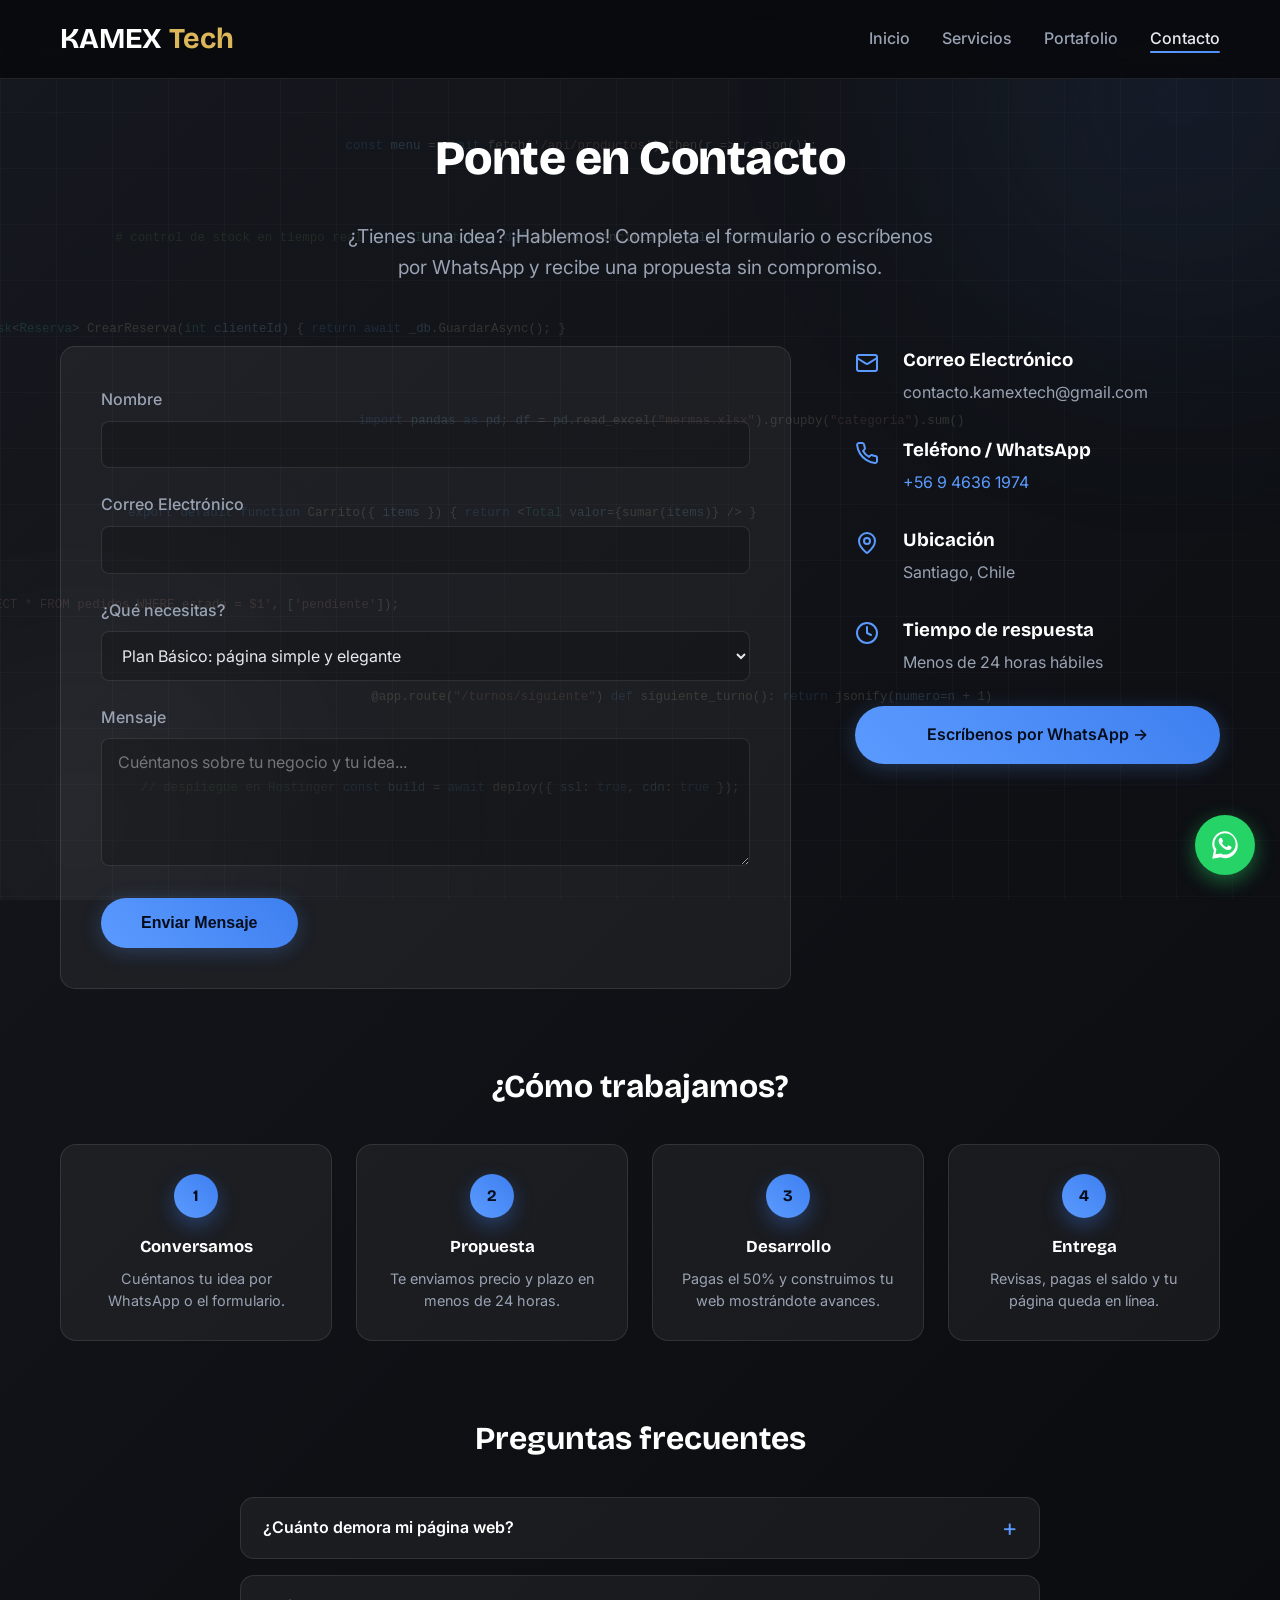
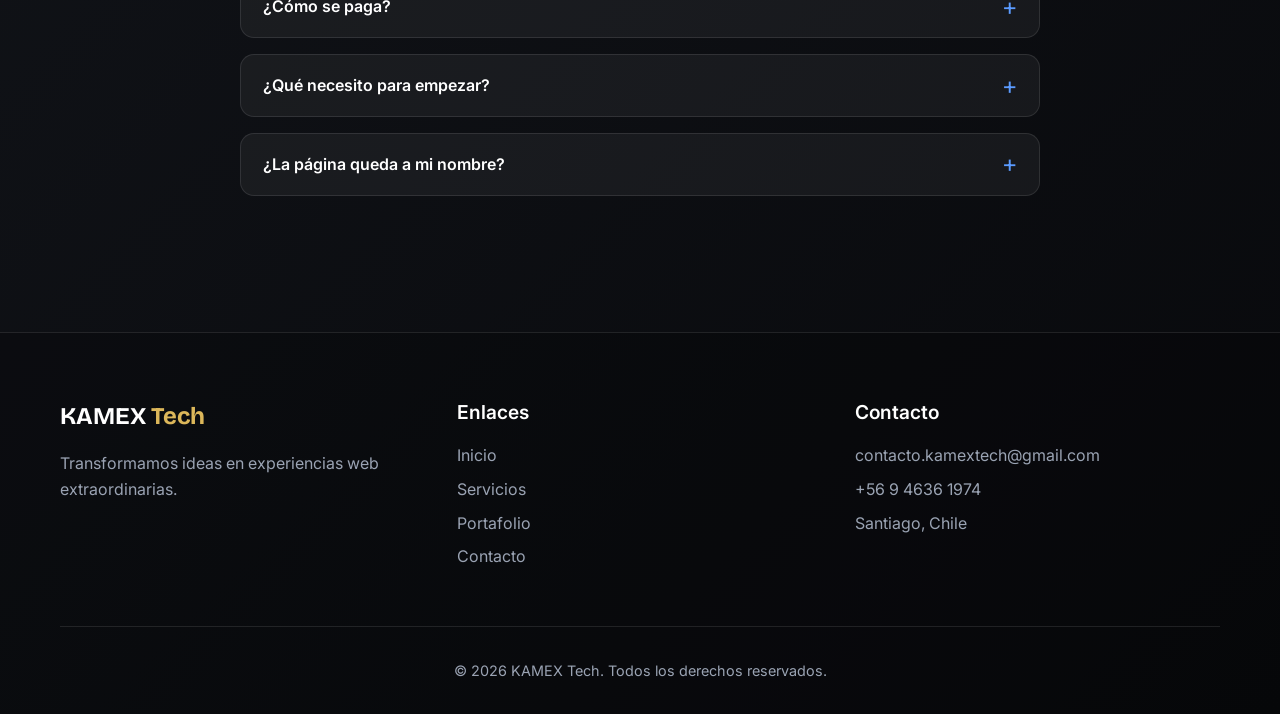
==== commit c26ff4ad: "Quitar efectos animados de los textos y hacer la cinta deslizable con el dedo - Textos dorados ("Cre" ====
--- a/contacto.html
+++ b/contacto.html
@@ -22,7 +22,7 @@
     <link rel="preconnect" href="https://fonts.googleapis.com">
     <link rel="preconnect" href="https://fonts.gstatic.com" crossorigin>
     <link href="https://fonts.googleapis.com/css2?family=Inter:wght@400;500;600&family=Bricolage+Grotesque:wght@600;700;800&display=swap" rel="stylesheet">
-    <link rel="stylesheet" href="styles.css?v=20">
+    <link rel="stylesheet" href="styles.css?v=22">
 </head>
 <body>
     <!-- El flujo de código decorativo lo genera script.js -->
@@ -241,6 +241,6 @@
         <svg viewBox="0 0 32 32" fill="currentColor" xmlns="http://www.w3.org/2000/svg"><path d="M16 3C9.4 3 4 8.4 4 15c0 2.1.6 4.2 1.6 6L4 29l8.2-1.5c1.2.6 2.5.9 3.8.9 6.6 0 12-5.4 12-12S22.6 3 16 3zm0 22c-1.2 0-2.4-.3-3.5-.8l-.6-.3-4.9.9 1-4.7-.3-.6C6.6 18 6 16.5 6 15 6 9.5 10.5 5 16 5s10 4.5 10 10-4.5 10-10 10zm5.5-7.5c-.3-.2-1.8-.9-2-1-.3-.1-.5-.2-.7.2s-.8 1-.9 1.1c-.2.2-.3.2-.6.1-.3-.2-1.3-.5-2.4-1.5-.9-.8-1.5-1.8-1.7-2.1-.2-.3 0-.5.1-.6l.5-.5c.2-.2.2-.3.3-.5.1-.2 0-.4 0-.5-.1-.2-.7-1.7-1-2.3-.2-.6-.5-.5-.7-.5h-.6c-.2 0-.5.1-.8.4-.3.3-1 1-1 2.5s1.1 2.9 1.2 3.1c.2.2 2.1 3.2 5.1 4.5.7.3 1.3.5 1.7.6.7.2 1.4.2 1.9.1.6-.1 1.8-.7 2-1.4.3-.7.3-1.3.2-1.4-.1-.1-.3-.2-.6-.3z"/></svg>
     </a>
 
-    <script src="script.js?v=17"></script>
+    <script src="script.js?v=18"></script>
 </body>
 </html>
--- a/styles.css
+++ b/styles.css
@@ -64,30 +64,13 @@
 }
 
 
-/* El dorado se mantiene fijo en todo el sitio (ya no alterna con plata).
-   El brillo metálico lo sigue aportando metalSweep más abajo. */
+/* El dorado se mantiene fijo en todo el sitio (ya no alterna con plata). */
 
 /* ===== Brillo / reflejo metálico ===== */
-/* Barrido de luz que recorre textos dorados o plateados */
-@keyframes metalSweep {
-  0%   { background-position: 200% center; }
-  100% { background-position: -200% center; }
-}
-
+
+/* Textos destacados: color fijo, sin reflejo animado (rinde mejor en celulares) */
 .metal-shine {
-  background-image: linear-gradient(
-    100deg,
-    var(--primary-color) 20%,
-    var(--shine-soft) 38%,
-    var(--shine) 46%,
-    var(--primary-color) 62%
-  );
-  background-size: 250% auto;
-  background-clip: text;
-  -webkit-background-clip: text;
-  -webkit-text-fill-color: transparent;
-  color: transparent;
-  animation: metalSweep 4.5s linear infinite;
+  color: var(--primary-color);
 }
 
 /* Reflejo que cruza los íconos y bloques con fondo metálico */
@@ -250,13 +233,7 @@
   font-family: 'Fira Code', 'Consolas', 'Courier New', monospace;
   font-size: 0.78rem;
   opacity: 0.16;
-  will-change: transform;
-  animation: codeDrift linear infinite;
-}
-
-@keyframes codeDrift {
-  from { transform: translateX(-100%); }
-  to   { transform: translateX(100vw); }
+  /* Quieto: antes se desplazaba sin parar y gastaba rendimiento en celulares */
 }
 
 /* Colores tipo editor (Visual Studio Code) */
@@ -503,66 +480,19 @@
   letter-spacing: -0.5px;
   margin-bottom: 1.5rem;
   color: var(--heading-color);
-  animation: fadeUp 0.8s cubic-bezier(0.22, 1, 0.36, 1) both;
 }
 
 .gradient-text {
   color: var(--accent-color);
-  /* Reflejo metálico recorriendo la palabra destacada del título */
-  background-image: linear-gradient(
-    100deg,
-    var(--primary-color) 22%,
-    var(--shine-soft) 40%,
-    var(--shine) 47%,
-    var(--primary-color) 64%
-  );
-  background-size: 250% auto;
-  background-clip: text;
-  -webkit-background-clip: text;
-  -webkit-text-fill-color: transparent;
-  animation: metalSweep 4.5s linear infinite;
-}
-
-/* El acento del logo comparte el mismo reflejo, manteniendo su dorado fijo */
-.logo-accent {
-  background-image: linear-gradient(
-    100deg,
-    var(--accent-color) 25%,
-    var(--shine-soft) 42%,
-    var(--shine) 48%,
-    var(--accent-color) 66%
-  );
-  background-size: 250% auto;
-  background-clip: text;
-  -webkit-background-clip: text;
-  -webkit-text-fill-color: transparent;
-  animation: metalSweep 5s linear infinite;
-}
-
-/* Los números y precios metálicos también reflejan */
+}
+
+/* Precios: color fijo, sin reflejo animado */
 .amount,
 .quote-total strong {
-  background-image: linear-gradient(
-    100deg,
-    var(--heading-color) 25%,
-    var(--primary-color) 45%,
-    var(--heading-color) 65%
-  );
-  background-size: 250% auto;
-  background-clip: text;
-  -webkit-background-clip: text;
-  -webkit-text-fill-color: transparent;
-  animation: metalSweep 6s linear infinite;
+  color: var(--heading-color);
 }
 
 @media (prefers-reduced-motion: reduce) {
-  .gradient-text,
-  .logo-accent,
-  .amount,
-  .quote-total strong,
-  .metal-shine {
-    animation: none;
-  }
   .metal-gloss::after { display: none; }
 }
 
@@ -571,7 +501,6 @@
   color: var(--text-muted-color);
   margin-bottom: 2.5rem;
   line-height: 1.6;
-  animation: fadeUp 0.8s 0.15s cubic-bezier(0.22, 1, 0.36, 1) both;
 }
 
 .hero-buttons {
@@ -717,12 +646,6 @@
   content: '▍';
   margin-left: 6px;
   color: var(--primary-color);
-  animation: blink 1.1s steps(1) infinite;
-}
-@keyframes blink {
-  50% {
-    opacity: 0;
-  }
 }
 
 /* General Section Styling */
@@ -1891,8 +1814,7 @@
   line-height: 1;
 }
 .quote-total__item strong.cambio {
-  /* Se suma al barrido metálico de los precios, sin apagarlo */
-  animation: montoCambia 0.4s cubic-bezier(0.22, 1, 0.36, 1), metalSweep 6s linear infinite;
+  animation: montoCambia 0.4s cubic-bezier(0.22, 1, 0.36, 1);
 }
 @keyframes montoCambia {
   from { opacity: 0.35; transform: translateY(5px); }
@@ -2091,6 +2013,22 @@
 .loop-viewport:hover .loop-track {
   animation-play-state: paused;
 }
+/* Con JavaScript la cinta se puede deslizar con el dedo (o el trackpad) y
+   avanza sola despacio; script.js mueve el scroll en vez de la animación CSS. */
+.loop-viewport.loop-js {
+  overflow-x: auto;
+  overflow-y: hidden;
+  padding-top: 8px;
+  margin-top: 0;
+  scrollbar-width: none;
+  overscroll-behavior-x: contain;
+}
+.loop-viewport.loop-js::-webkit-scrollbar {
+  display: none;
+}
+.loop-viewport.loop-js .loop-track {
+  animation: none;
+}
 .loop-card {
   display: block;
   width: min(420px, 78vw);
@@ -2215,6 +2153,17 @@
 }
 .showcase-card:hover .showcase-btn .arrow {
   transform: translateX(6px);
+}
+/* Toda la tarjeta abre el proyecto: el enlace de la barra se extiende sobre la
+   imagen. Antes, en el celular, tocar la captura (lo más grande) no hacía nada. */
+.showcase-card {
+  position: relative;
+}
+.showcase-btn:not(.disabled)::after {
+  content: '';
+  position: absolute;
+  inset: 0;
+  border-radius: inherit;
 }
 .showcase-btn.disabled {
   background: rgba(var(--tint-rgb), 0.07);
@@ -2912,13 +2861,9 @@
    del inicio, el plan más popular, lo "Importante" y la opción B.
    Si se usa en más lugares pierde fuerza.
    ============================================================ */
-.logo-accent {
-  color: var(--gold);
-  background-image: linear-gradient(100deg, var(--gold) 25%, var(--gold-soft) 42%, #ffffff 48%, var(--gold) 66%);
-}
+.logo-accent,
 .gradient-text {
   color: var(--gold);
-  background-image: linear-gradient(100deg, var(--gold) 22%, var(--gold-soft) 40%, #ffffff 47%, var(--gold) 64%);
 }
 
 .plans-badge {
